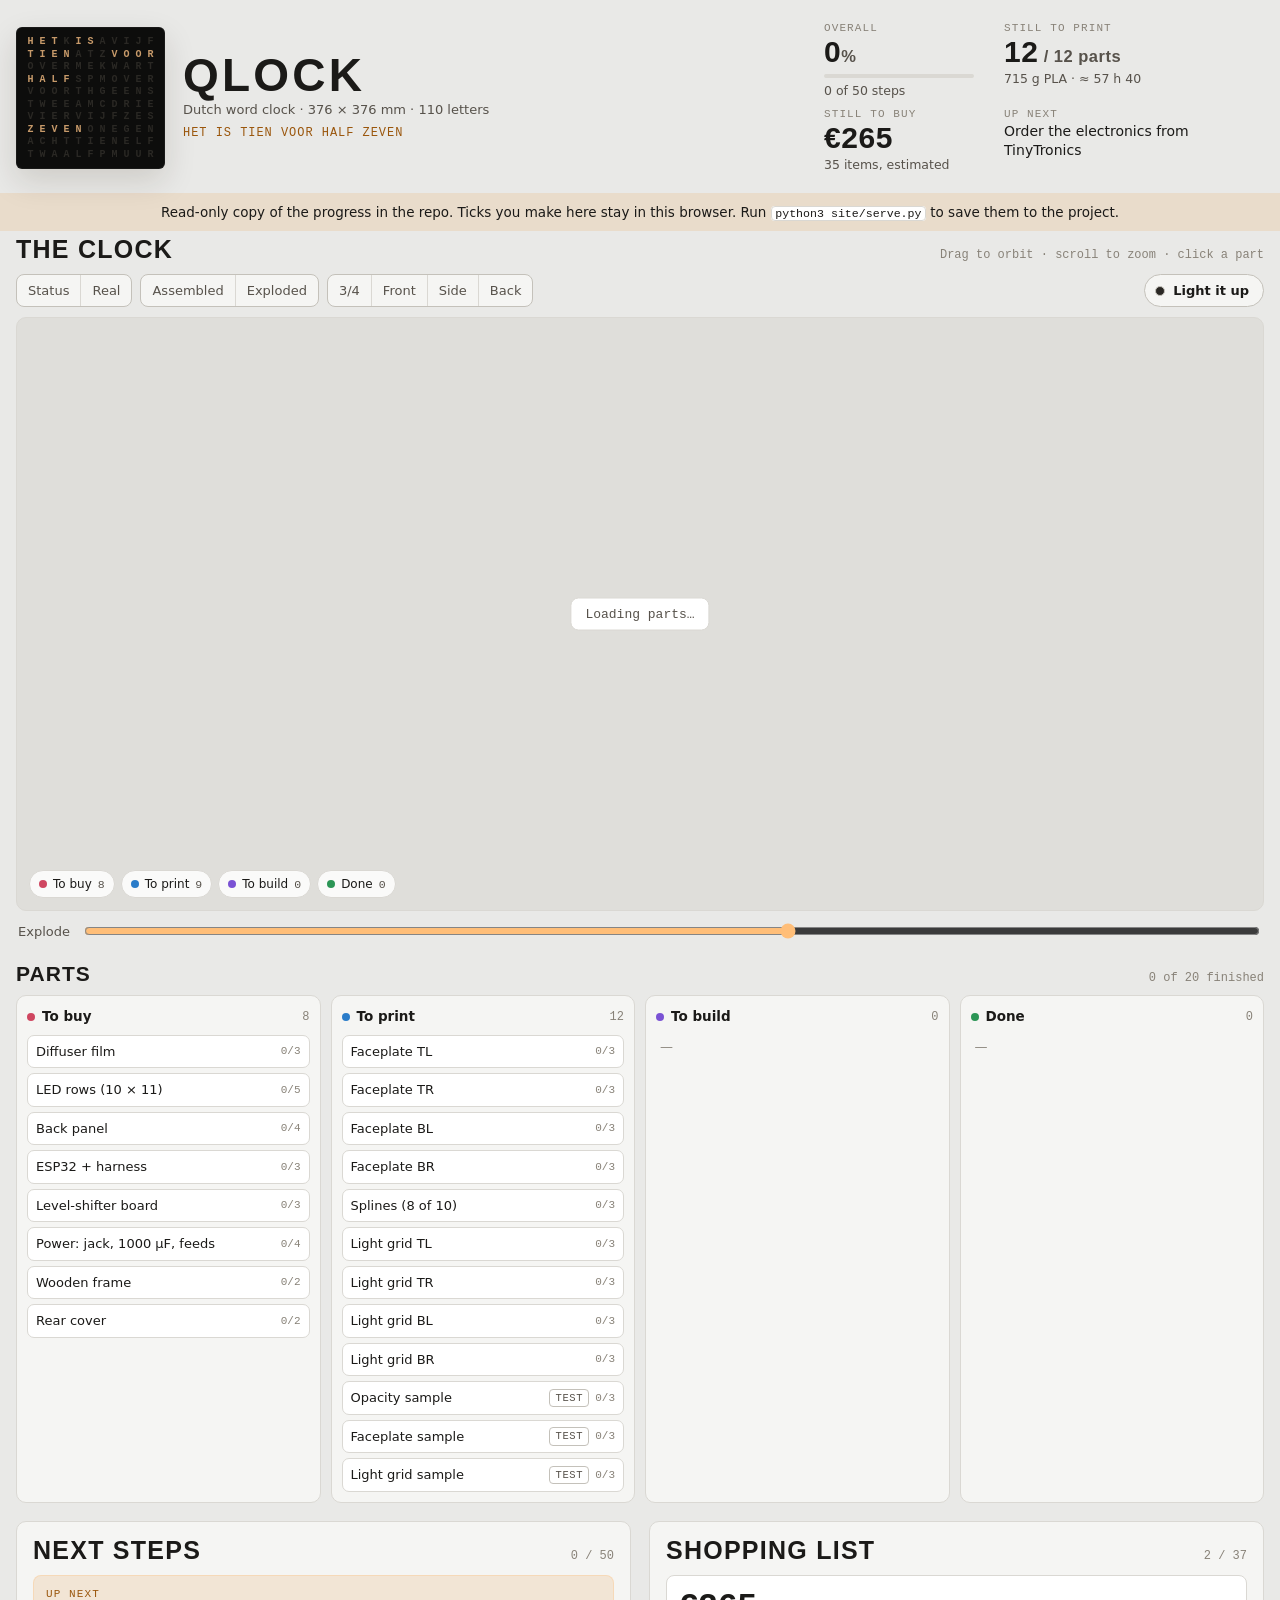
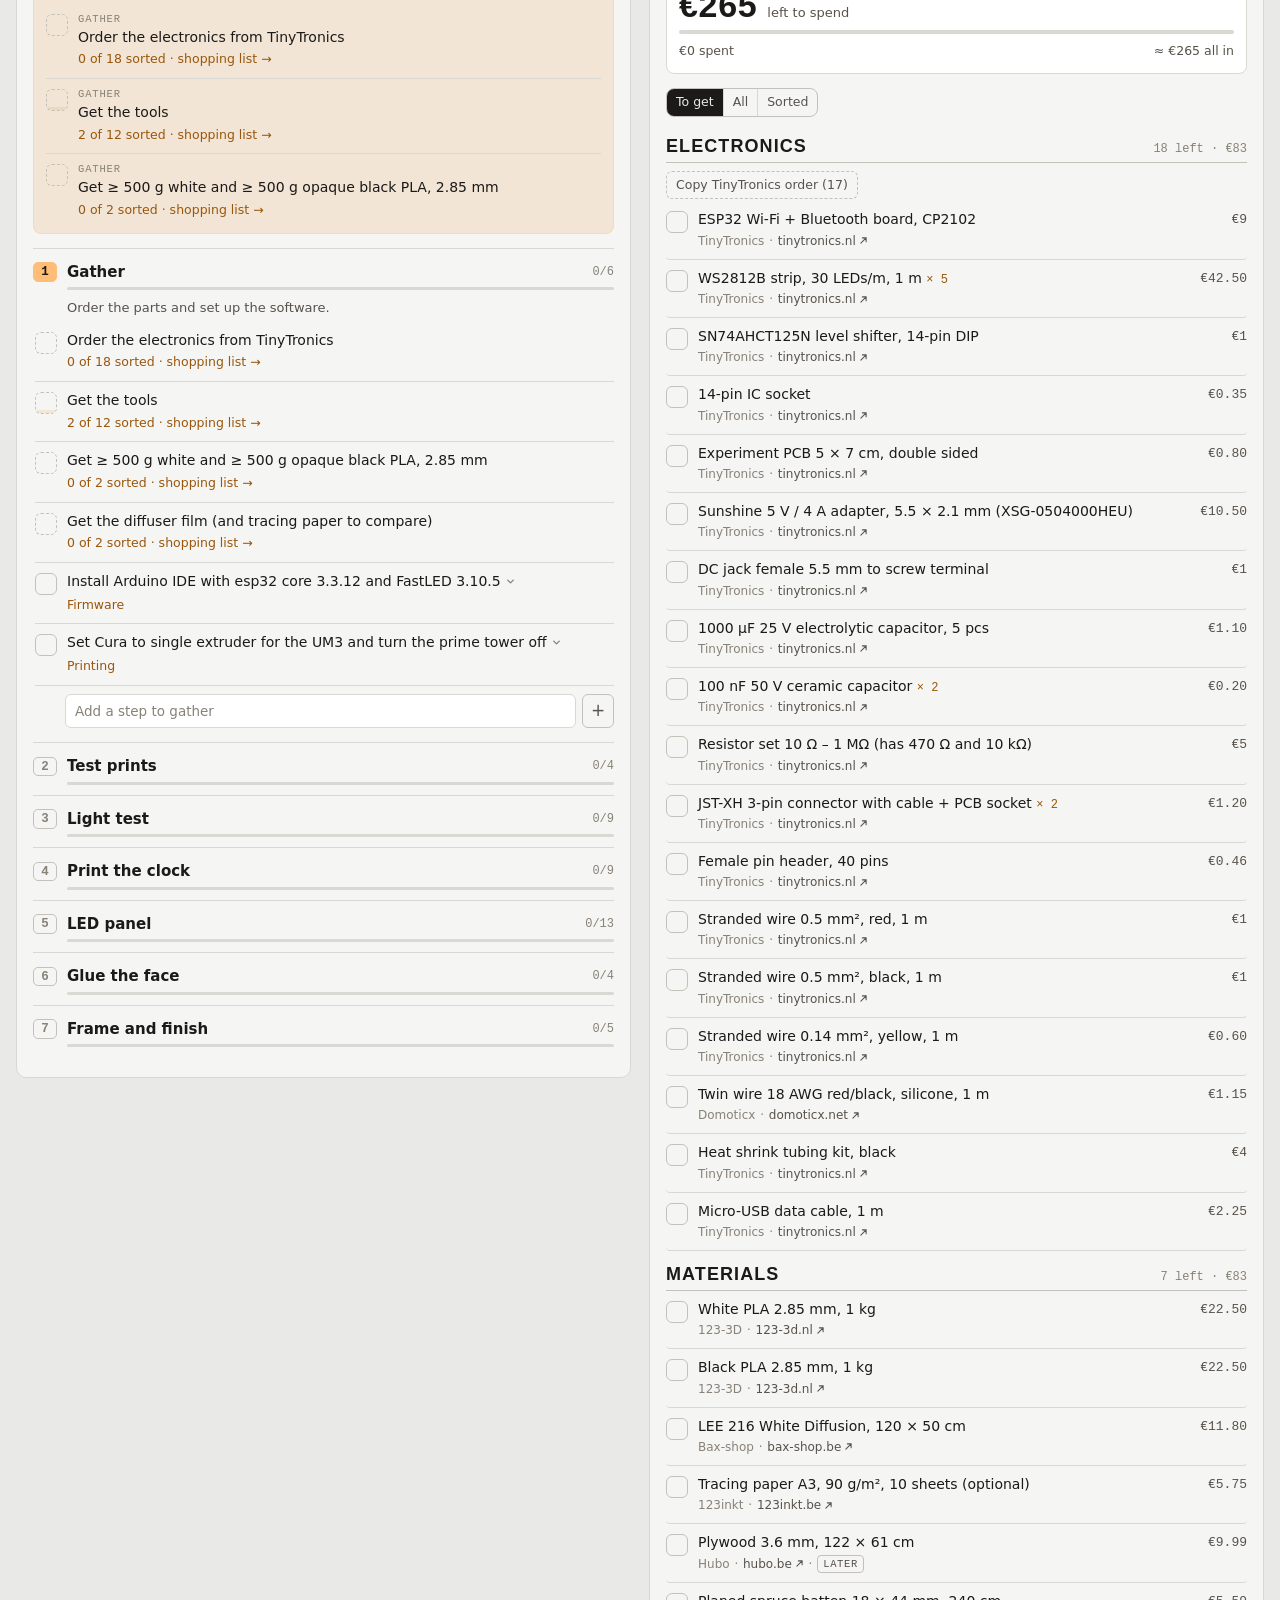
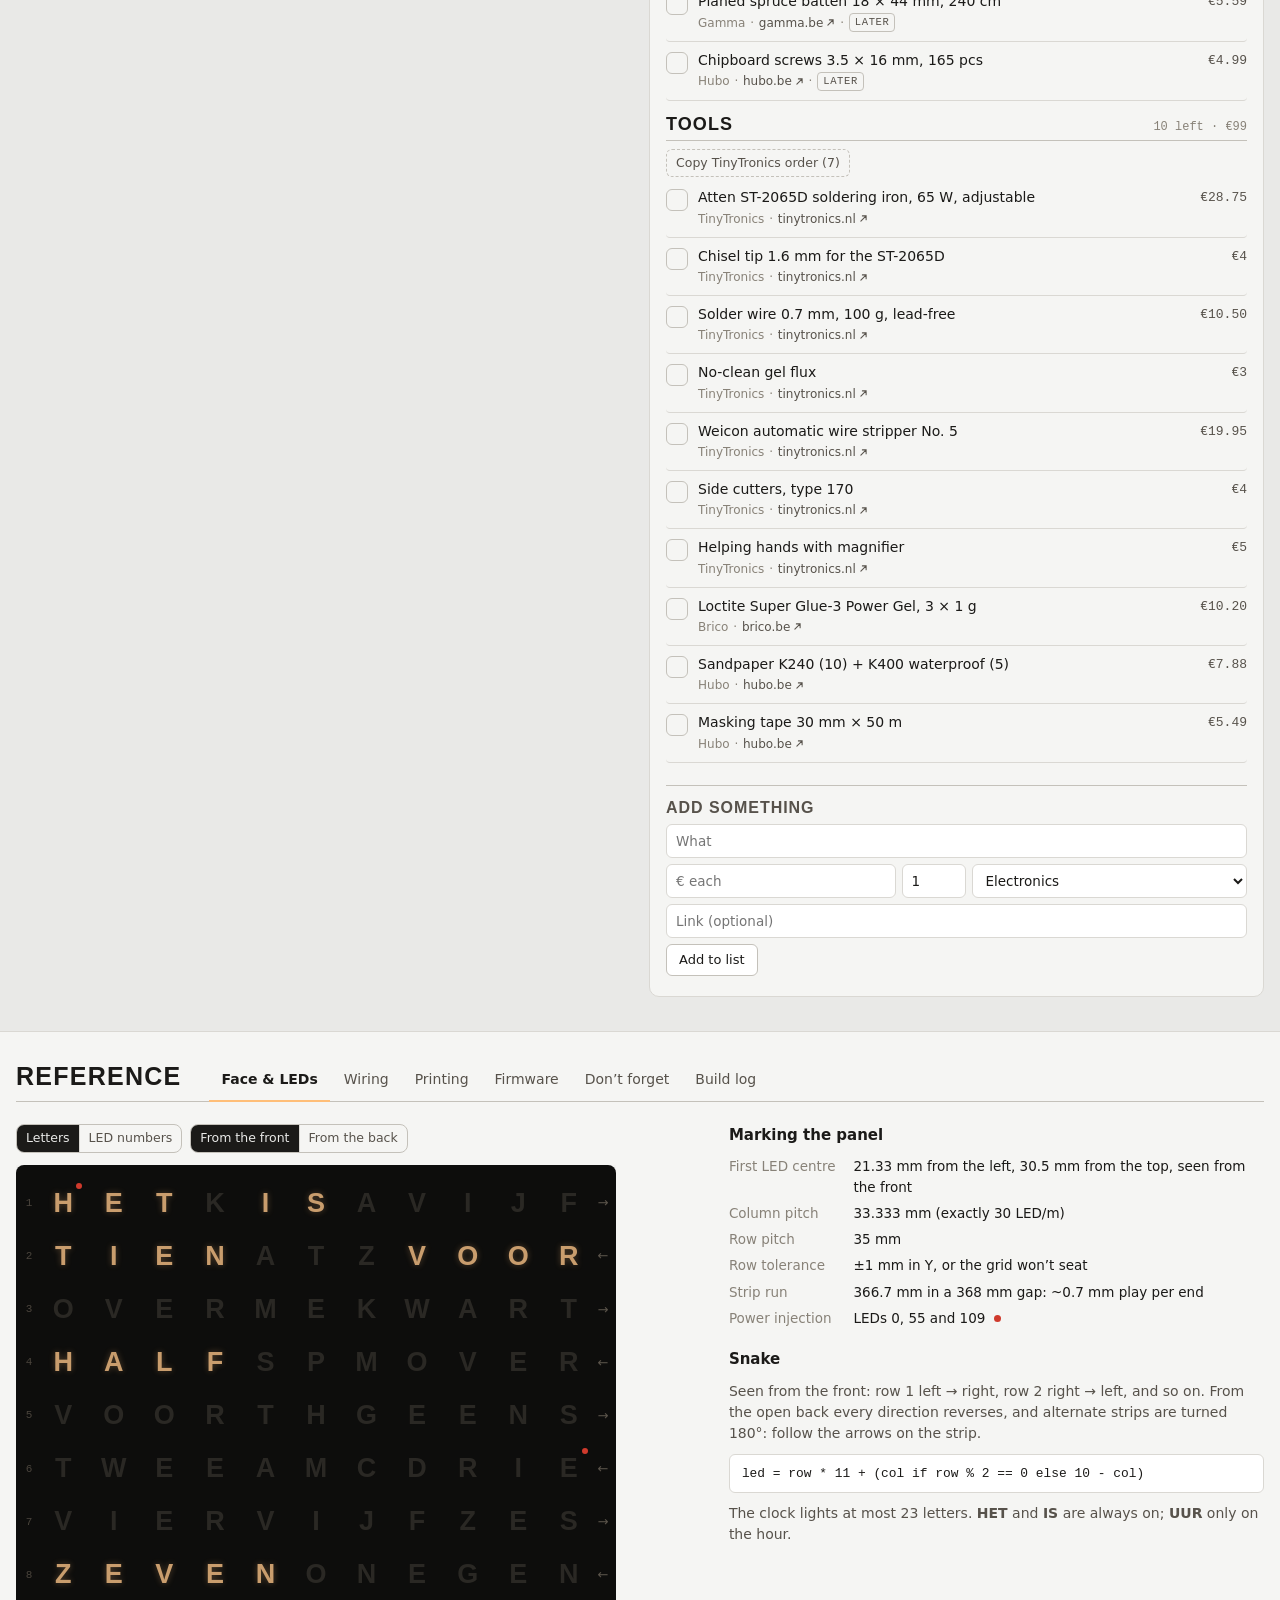
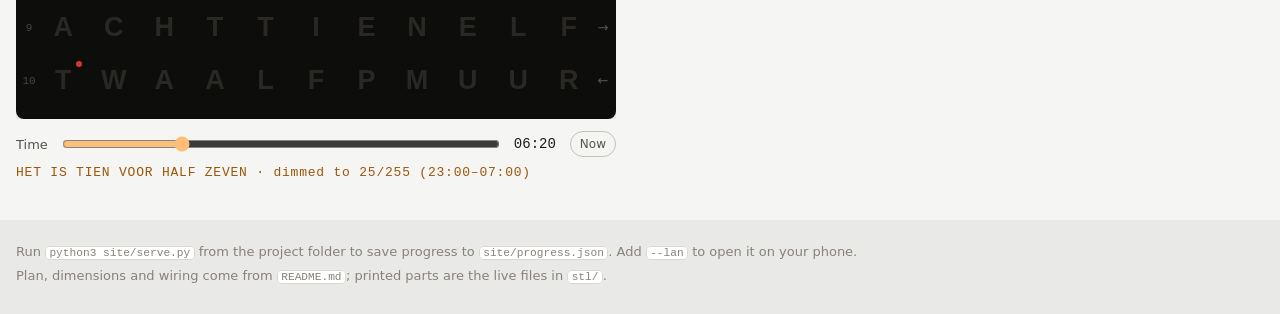
==== site/index.html @ 237a6028 "QLOCK: STLs, firmware, tools and build tracker" ====
<!doctype html>
<html lang="en">
<head>
<meta charset="utf-8">
<meta name="viewport" content="width=device-width, initial-scale=1, viewport-fit=cover">
<title>QLOCK Build</title>
<meta name="description" content="Progress tracker for a 3D-printed Dutch word clock: plan, parts, shopping list and reference.">
<meta name="color-scheme" content="dark light">
<link rel="icon" href="data:image/svg+xml,%3Csvg xmlns='http://www.w3.org/2000/svg' viewBox='0 0 32 32'%3E%3Crect width='32' height='32' rx='5' fill='%23131211'/%3E%3Cg fill='%23ffbe78'%3E%3Crect x='6' y='7' width='5' height='5'/%3E%3Crect x='13.5' y='7' width='5' height='5'/%3E%3Crect x='21' y='7' width='5' height='5'/%3E%3C/g%3E%3Cg fill='%233a3631'%3E%3Crect x='6' y='14' width='5' height='5'/%3E%3Crect x='13.5' y='14' width='5' height='5'/%3E%3Crect x='21' y='14' width='5' height='5'/%3E%3Crect x='6' y='21' width='5' height='5'/%3E%3C/g%3E%3Cg fill='%23ffbe78'%3E%3Crect x='13.5' y='21' width='5' height='5'/%3E%3Crect x='21' y='21' width='5' height='5'/%3E%3C/g%3E%3C/svg%3E">
<link rel="stylesheet" href="fonts/fonts.css">
<link rel="stylesheet" href="app.css">
</head>
<body>

<header class="top">
  <div class="top-inner">
    <div class="brand">
      <div class="mini-face" id="mini-face" aria-hidden="true"></div>
      <div class="brand-text">
        <h1>QLOCK</h1>
        <p class="sub">Dutch word clock · 376 × 376 mm · 110 letters</p>
        <p class="phrase" id="phrase" aria-live="off"></p>
      </div>
    </div>
    <div class="stats" id="stats"></div>
  </div>
</header>

<div class="banner" id="banner" hidden></div>

<main class="bench">
  <!-- left: the plan -->
  <section class="col col-plan" aria-labelledby="plan-h">
    <div class="col-head">
      <h2 id="plan-h">Next steps</h2>
      <span class="col-meta" id="plan-meta"></span>
    </div>
    <div class="next" id="next"></div>
    <div class="phases" id="phases"></div>
  </section>

  <!-- centre: the model -->
  <section class="col col-model" aria-labelledby="model-h">
    <div class="col-head">
      <h2 id="model-h">The clock</h2>
      <span class="col-meta">Drag to orbit · scroll to zoom · click a part</span>
    </div>

    <div class="toolbar" role="toolbar" aria-label="3D view">
      <div class="seg" id="seg-colour" role="radiogroup" aria-label="Colour by">
        <button type="button" data-v="status" role="radio">Status</button>
        <button type="button" data-v="real" role="radio">Real</button>
      </div>
      <div class="seg" id="seg-explode" role="radiogroup" aria-label="Assembly">
        <button type="button" data-v="0" role="radio">Assembled</button>
        <button type="button" data-v="1" role="radio">Exploded</button>
      </div>
      <div class="seg" id="seg-view" aria-label="Camera">
        <button type="button" data-v="iso">3/4</button>
        <button type="button" data-v="front">Front</button>
        <button type="button" data-v="side">Side</button>
        <button type="button" data-v="back">Back</button>
      </div>
      <button type="button" class="btn-lit" id="btn-lit" aria-pressed="false">
        <span class="lit-dot"></span>Light it up
      </button>
    </div>

    <div class="viewer" id="viewer">
      <div class="v-labels"></div>
      <div class="v-tip" id="v-tip" hidden></div>
      <div class="v-legend" id="v-legend"></div>
      <div class="v-load" id="v-load">Loading parts…</div>
      <div class="v-time" id="v-time" hidden>
        <label for="lit-time">Time</label>
        <input type="time" id="lit-time" step="300">
        <button type="button" id="lit-now">Now</button>
      </div>
      <aside class="v-card" id="v-card" hidden></aside>
    </div>
    <div class="explode-row">
      <label for="explode">Explode</label>
      <input type="range" id="explode" min="0" max="1" step="0.01" value="0.6">
    </div>

    <div class="board-head">
      <h3>Parts</h3>
      <span class="col-meta" id="board-meta"></span>
    </div>
    <div class="board" id="board"></div>
  </section>

  <!-- right: shopping -->
  <section class="col col-shop" aria-labelledby="shop-h">
    <div class="col-head">
      <h2 id="shop-h">Shopping list</h2>
      <span class="col-meta" id="shop-meta"></span>
    </div>
    <div class="budget" id="budget"></div>
    <div class="seg seg-small" id="seg-shopfilter" role="radiogroup" aria-label="Show">
      <button type="button" data-v="need" role="radio">To get</button>
      <button type="button" data-v="all" role="radio">All</button>
      <button type="button" data-v="got" role="radio">Sorted</button>
    </div>
    <div class="shop" id="shop"></div>
    <form class="add-shop" id="add-shop" autocomplete="off">
      <h3>Add something</h3>
      <input id="add-shop-name" placeholder="What" required maxlength="120">
      <div class="add-row">
        <input id="add-shop-price" type="number" min="0" step="0.01" placeholder="€ each" inputmode="decimal">
        <input id="add-shop-qty" type="number" min="1" step="1" value="1" aria-label="Quantity">
        <select id="add-shop-group" aria-label="Group">
          <option value="electronics">Electronics</option>
          <option value="materials">Materials</option>
          <option value="tools">Tools</option>
        </select>
      </div>
      <input id="add-shop-url" type="url" placeholder="Link (optional)">
      <button type="submit">Add to list</button>
    </form>
  </section>
</main>

<section class="ref" id="reference" aria-labelledby="ref-h">
  <div class="ref-inner">
    <div class="ref-head">
      <h2 id="ref-h">Reference</h2>
      <div class="tabs" role="tablist" id="tabs">
        <button type="button" role="tab" data-tab="leds">Face &amp; LEDs</button>
        <button type="button" role="tab" data-tab="wiring">Wiring</button>
        <button type="button" role="tab" data-tab="print">Printing</button>
        <button type="button" role="tab" data-tab="firmware">Firmware</button>
        <button type="button" role="tab" data-tab="rules">Don’t forget</button>
        <button type="button" role="tab" data-tab="log">Build log</button>
      </div>
    </div>
    <div class="tab-panels" id="tab-panels"></div>
  </div>
</section>

<footer class="foot">
  <div class="foot-inner">
    <p>Run <code>python3 site/serve.py</code> from the project folder to save progress to <code>site/progress.json</code>. Add <code>--lan</code> to open it on your phone.</p>
    <p>Plan, dimensions and wiring come from <code>README.md</code>; printed parts are the live files in <code>stl/</code>.</p>
  </div>
</footer>

<script src="vendor/three.min.js"></script>
<script src="vendor/OrbitControls.js"></script>
<script src="vendor/STLLoader.js"></script>
<script src="data.js"></script>
<script src="clock.js"></script>
<script src="store.js"></script>
<script src="viewer.js"></script>
<script src="wiring.js"></script>
<script src="app.js"></script>
</body>
</html>
---- site/fonts/fonts.css ----
/* Latin subsets from Google Fonts (OFL), stored locally so the site works offline. */
@font-face {
  font-family: 'Archivo';
  font-style: normal;
  font-weight: 400 700;
  font-display: swap;
  src: url(archivo-0.woff2) format('woff2');
}
@font-face {
  font-family: 'Big Shoulders Stencil Display';
  font-style: normal;
  font-weight: 600 800;
  font-display: swap;
  src: url(big-shoulders-stencil-display-1.woff2) format('woff2');
}
@font-face {
  font-family: 'IBM Plex Mono';
  font-style: normal;
  font-weight: 400;
  font-display: swap;
  src: url(ibm-plex-mono-2.woff2) format('woff2');
}
@font-face {
  font-family: 'IBM Plex Mono';
  font-style: normal;
  font-weight: 500;
  font-display: swap;
  src: url(ibm-plex-mono-3.woff2) format('woff2');
}
---- site/app.css ----
/* QLOCK build tracker
 * Layout: a workbench. Plan on the left, the clock in the middle, the
 * shopping list on the right, reference drawers underneath.
 * Colour: the faceplate is black PLA and a lit letter is the firmware's
 * warm white CRGB(255,190,120); finishing something lights it up. */
:root {
  --bg: #111110;
  --bg-2: #181715;
  --card: #1f1e1b;
  --line: #2d2b27;
  --line-2: #3d3a35;
  --ink: #ede8df;
  --ink-2: #aaa297;
  --ink-3: #7a7369;
  --led: #ffbe78;
  --led-ink: #ffc98e;
  --led-soft: rgba(255, 190, 120, .14);
  --on-led: #23170a;
  --st-buy: #ef8496;
  --st-print: #72b5f2;
  --st-build: #bb9af3;
  --st-done: #7fd09c;
  --viewer-bg: #161614;
  --face: #0d0d0c;
  --face-off: #2a2824;
  --w-5v: #e65a4c;
  --w-gnd: #918a80;
  --w-data: #e8c33a;
  --shadow: 0 12px 32px rgba(0, 0, 0, .38);
  --f-display: 'Big Shoulders Stencil Display', 'Arial Narrow', Impact, sans-serif;
  --f-body: 'Archivo', system-ui, -apple-system, 'Segoe UI', sans-serif;
  --f-mono: 'IBM Plex Mono', ui-monospace, 'SF Mono', Menlo, monospace;
  --r: 10px;
  color-scheme: dark;
}
@media (prefers-color-scheme: light) {
  :root:not([data-theme="dark"]) {
    --bg: #e9e9e7;
    --bg-2: #f5f5f3;
    --card: #ffffff;
    --line: #dad8d3;
    --line-2: #c4c1ba;
    --ink: #1b1a18;
    --ink-2: #57524b;
    --ink-3: #888278;
    --led-ink: #9a560c;
    --led-soft: rgba(230, 150, 60, .16);
    --st-buy: #cf4660;
    --st-print: #2a7cc9;
    --st-build: #7a52d4;
    --st-done: #2b9555;
    --viewer-bg: #dfdeda;
    --w-5v: #cf3a2c;
    --w-gnd: #4d4943;
    --w-data: #c08f00;
    --shadow: 0 12px 32px rgba(40, 30, 10, .14);
    color-scheme: light;
  }
}
:root[data-theme="light"] {
  --bg: #e9e9e7; --bg-2: #f5f5f3; --card: #ffffff; --line: #dad8d3; --line-2: #c4c1ba;
  --ink: #1b1a18; --ink-2: #57524b; --ink-3: #888278; --led-ink: #9a560c; --led-soft: rgba(230, 150, 60, .16);
  --st-buy: #cf4660; --st-print: #2a7cc9; --st-build: #7a52d4; --st-done: #2b9555; --viewer-bg: #dfdeda;
  --w-5v: #cf3a2c; --w-gnd: #4d4943; --w-data: #c08f00; --shadow: 0 12px 32px rgba(40, 30, 10, .14);
  color-scheme: light;
}

*, *::before, *::after { box-sizing: border-box; }
html { -webkit-text-size-adjust: 100%; }
body {
  margin: 0;
  background: var(--bg);
  color: var(--ink);
  font: 15px/1.5 var(--f-body);
  padding-top: env(safe-area-inset-top, 0px);
  padding-bottom: env(safe-area-inset-bottom, 0px);
}
h1, h2, h3 { margin: 0; text-wrap: balance; }
p { margin: 0; }
a { color: var(--led-ink); }
button, input, select, textarea { font: inherit; color: inherit; }
button { cursor: pointer; }
code, .code { font-family: var(--f-mono); font-size: .86em; }
code { background: var(--card); border: 1px solid var(--line); border-radius: 4px; padding: 0 .3em; white-space: nowrap; }
:focus-visible { outline: 2px solid var(--led); outline-offset: 2px; }
[hidden] { display: none !important; }
.sep { color: var(--ink-3); padding: 0 .4em; }
.bar { display: block; height: 4px; border-radius: 2px; background: var(--line); overflow: hidden; }
.bar i { display: block; height: 100%; background: var(--led); border-radius: inherit; transition: width .4s ease; }
.tag { font: 500 10.5px/1 var(--f-mono); text-transform: uppercase; letter-spacing: .06em; padding: 3px 5px; border-radius: 4px; border: 1px solid var(--line-2); color: var(--ink-2); }
.tag-have { color: var(--st-done); border-color: currentColor; }
.tag-skip { color: var(--ink-3); }
.t-date { font: 12px var(--f-mono); color: var(--ink-3); }
.empty { color: var(--ink-3); font-size: 13.5px; padding: 6px 0; }
.fine { color: var(--ink-3); font-size: 13px; max-width: 75ch; }

.wrap, .top-inner, .ref-inner, .foot-inner { max-width: 1720px; margin: 0 auto; }
.top, .bench, .ref, .foot, .banner {
  padding-left: max(16px, env(safe-area-inset-left, 0px));
  padding-right: max(16px, env(safe-area-inset-right, 0px));
}

/* ------------------------------------------------------------ header */
.top { padding-block: 22px 18px; }
.top-inner { display: flex; flex-wrap: wrap; align-items: center; gap: 20px 40px; justify-content: space-between; }
.brand { display: flex; align-items: center; gap: 18px; min-width: 0; }
.mini-face {
  display: grid; grid-template-columns: repeat(11, 1fr); gap: 1px 3px;
  padding: 9px 10px; background: var(--face); border-radius: 6px; flex: none;
  font: 600 10px/1.15 var(--f-mono); color: var(--face-off);
  box-shadow: inset 0 0 0 1px rgba(255, 255, 255, .05), var(--shadow);
}
.mini-face span { text-align: center; width: 9px; }
.mini-face .on { color: var(--led); text-shadow: 0 0 6px rgba(255, 190, 120, .75); }
.mini-face.night .on { color: #c79a6a; text-shadow: none; }
.brand-text h1 { font: 800 46px/0.9 var(--f-display); letter-spacing: .07em; }
.sub { color: var(--ink-2); font-size: 13px; margin-top: 4px; }
.phrase { font: 500 12px/1.3 var(--f-mono); letter-spacing: .08em; color: var(--led-ink); margin-top: 6px; }

.stats { display: grid; grid-template-columns: repeat(4, auto); gap: 8px 30px; align-items: start; }
.stat { display: grid; gap: 2px; min-width: 0; }
.stat-k { font: 500 11px var(--f-mono); text-transform: uppercase; letter-spacing: .1em; color: var(--ink-3); }
.stat-v { font: 700 30px/1.05 var(--f-display); letter-spacing: .02em; font-variant-numeric: tabular-nums; }
.stat-v small { font-size: .55em; color: var(--ink-2); letter-spacing: .03em; }
.stat-s { font-size: 12.5px; color: var(--ink-2); }
.stat-main .bar { width: 150px; margin: 4px 0 2px; }
.stat-next { max-width: 260px; }
.stat-t { font-size: 14px; line-height: 1.35; color: var(--ink); }

.banner { padding-block: 9px; background: var(--led-soft); color: var(--ink); font-size: 13.5px; text-align: center; }
.banner.warn { background: color-mix(in srgb, var(--st-buy) 18%, transparent); }

/* ------------------------------------------------------------ bench */
.bench {
  max-width: calc(1720px + 32px); margin: 0 auto; padding-block: 6px 34px;
  display: grid; gap: 18px; align-items: start;
  grid-template-columns: minmax(290px, 350px) minmax(0, 1fr) minmax(300px, 370px);
}
.col { min-width: 0; }
.col-plan, .col-shop {
  position: sticky; top: calc(10px + env(safe-area-inset-top, 0px));
  max-height: calc(100vh - 20px - env(safe-area-inset-top, 0px));
  overflow: auto; overscroll-behavior: contain;
  background: var(--bg-2); border: 1px solid var(--line); border-radius: var(--r);
  padding: 16px 16px 20px;
  scrollbar-width: thin; scrollbar-color: var(--line-2) transparent;
}
.col-head { display: flex; align-items: baseline; justify-content: space-between; gap: 10px; margin-bottom: 12px; }
.col-head h2 { font: 700 25px/1 var(--f-display); letter-spacing: .05em; text-transform: uppercase; }
.col-meta { font: 12px var(--f-mono); color: var(--ink-3); }

/* checkboxes */
.check {
  width: 22px; height: 22px; flex: none; padding: 0; margin-top: 1px;
  display: grid; place-items: center;
  border: 1.5px solid var(--line-2); border-radius: 6px; background: transparent; color: var(--on-led);
  transition: background .15s, border-color .15s, box-shadow .2s;
}
.check svg { width: 14px; height: 14px; opacity: 0; transform: scale(.6); transition: .15s; }
.check:hover { border-color: var(--led); }
.check.on { background: var(--led); border-color: var(--led); box-shadow: 0 0 10px rgba(255, 190, 120, .45); }
.check.on svg { opacity: 1; transform: none; }
/* auto-ticked from the shopping list: dashed box that fills from the bottom */
.check.auto { border-style: dashed; position: relative; overflow: hidden; }
.check.auto::before { content: ''; position: absolute; inset: auto 0 0 0; height: calc(var(--frac, 0) * 100%); background: var(--led-soft); }
.check.auto.on { border-style: solid; }
.check.auto.on::before { display: none; }

/* plan */
.next { margin-bottom: 14px; padding: 12px 12px 4px; border-radius: 8px; background: var(--led-soft); border: 1px solid color-mix(in srgb, var(--led) 30%, transparent); }
.next-h { font: 500 11px var(--f-mono); text-transform: uppercase; letter-spacing: .1em; color: var(--led-ink); margin-bottom: 4px; }
.next .task:last-child { border-bottom: 0; }
.next-done { padding-bottom: 8px; }
.tasks { list-style: none; margin: 0; padding: 0; }
.task { display: flex; gap: 10px; padding: 9px 0; border-bottom: 1px solid var(--line); }
.t-body { min-width: 0; flex: 1; display: grid; gap: 3px; }
.t-phase { font: 500 10.5px var(--f-mono); text-transform: uppercase; letter-spacing: .08em; color: var(--ink-3); }
.t-title { font-size: 14px; line-height: 1.4; text-align: left; background: none; border: 0; padding: 0; }
.t-title.has-note { display: inline; }
.caret { display: inline-block; vertical-align: -1px; margin-left: 4px; color: var(--ink-3); }
.caret svg { width: 11px; height: 11px; transition: transform .15s; }
.has-note[aria-expanded="true"] .caret svg { transform: rotate(180deg); }
.t-note { font-size: 13px; color: var(--ink-2); line-height: 1.5; padding: 2px 0 2px 10px; border-left: 2px solid var(--line-2); }
.t-meta { display: flex; flex-wrap: wrap; gap: 4px 12px; align-items: center; }
.t-link { font-size: 12.5px; color: var(--led-ink); background: none; border: 0; padding: 0; text-decoration: none; }
.t-link:hover { text-decoration: underline; }
.t-remove { color: var(--ink-3); }
.task.done .t-title { color: var(--ink-3); text-decoration: line-through; text-decoration-color: var(--line-2); }

.phase { border-top: 1px solid var(--line); }
.phase summary {
  list-style: none; cursor: pointer; padding: 12px 0 10px;
  display: grid; grid-template-columns: 24px 1fr auto; align-items: center; gap: 4px 10px;
}
.phase summary::-webkit-details-marker { display: none; }
.ph-num { font: 600 12.5px/1 var(--f-mono); color: var(--ink-3); text-align: center; border: 1px solid var(--line-2); border-radius: 5px; padding: 3px 0 2px; }
.phase.current .ph-num { color: var(--on-led); background: var(--led); border-color: var(--led); }
.phase.complete .ph-num { color: var(--st-done); border-color: var(--st-done); }
.ph-name { font-weight: 600; font-size: 15px; }
.ph-count { font: 12px var(--f-mono); color: var(--ink-3); font-variant-numeric: tabular-nums; }
.ph-bar { grid-column: 2 / -1; height: 3px; background: var(--line); border-radius: 2px; overflow: hidden; }
.ph-bar i { display: block; height: 100%; background: var(--led); }
.phase.complete .ph-bar i { background: var(--st-done); }
.ph-blurb { font-size: 13px; color: var(--ink-2); margin: -2px 0 4px 34px; }
.phase .tasks { padding-left: 2px; }
.add-task { display: flex; gap: 6px; margin: 8px 0 14px 32px; }
.add-task input, .add-shop input, .add-shop select, .log-form textarea {
  flex: 1; min-width: 0; background: var(--card); border: 1px solid var(--line); border-radius: 6px; padding: 6px 9px; font-size: 13.5px;
}
.add-task input::placeholder { color: var(--ink-3); }
.add-task button { width: 32px; border-radius: 6px; border: 1px solid var(--line-2); background: transparent; color: var(--ink-2); font-size: 17px; line-height: 1; }

/* ------------------------------------------------------------ model */
.toolbar { display: flex; flex-wrap: wrap; gap: 8px; margin-bottom: 10px; align-items: center; }
.seg { display: inline-flex; border: 1px solid var(--line-2); border-radius: 8px; overflow: hidden; background: var(--bg-2); }
.seg button { border: 0; background: none; padding: 6px 11px; font-size: 13px; color: var(--ink-2); border-right: 1px solid var(--line); }
.seg button:last-child { border-right: 0; }
.seg button:hover { color: var(--ink); }
.seg button[aria-checked="true"] { background: var(--ink); color: var(--bg); }
.seg-small button { padding: 4px 9px; font-size: 12.5px; }
.btn-lit {
  display: inline-flex; align-items: center; gap: 8px; margin-left: auto;
  border: 1px solid var(--line-2); border-radius: 999px; background: var(--bg-2); padding: 6px 14px 6px 10px; font-size: 13px; font-weight: 600;
}
.lit-dot { width: 10px; height: 10px; border-radius: 50%; background: var(--face-off); border: 1px solid var(--line-2); transition: .2s; }
.btn-lit[aria-pressed="true"] { background: var(--face); color: var(--led); border-color: color-mix(in srgb, var(--led) 50%, transparent); }
.btn-lit[aria-pressed="true"] .lit-dot { background: var(--led); border-color: var(--led); box-shadow: 0 0 10px var(--led); }

.viewer {
  position: relative; height: clamp(420px, 66vh, 800px); border-radius: var(--r); overflow: hidden;
  background: var(--viewer-bg); border: 1px solid var(--line); touch-action: none;
}
.viewer canvas { display: block; width: 100%; height: 100%; }
.v-labels { position: absolute; inset: 0; pointer-events: none; opacity: 0; transition: opacity .25s; }
.v-labels.on { opacity: 1; }
.v-label {
  position: absolute; left: 0; top: 0; pointer-events: auto; white-space: nowrap;
  display: inline-flex; align-items: center; gap: 6px;
  font: 500 12px var(--f-body); padding: 3px 9px 3px 7px; border-radius: 999px;
  background: color-mix(in srgb, var(--card) 88%, transparent); border: 1px solid var(--line-2); color: var(--ink);
  backdrop-filter: blur(4px);
}
.v-labels:not(.on) .v-label { pointer-events: none; }
.v-dot, .dot { width: 8px; height: 8px; border-radius: 50%; background: var(--ink-3); flex: none; display: inline-block; }
[data-status="buy"] .v-dot, [data-st="buy"] .dot, .lg-buy .dot { background: var(--st-buy); }
[data-status="print"] .v-dot, [data-st="print"] .dot, .lg-print .dot { background: var(--st-print); }
[data-status="build"] .v-dot, [data-st="build"] .dot, .lg-build .dot { background: var(--st-build); }
[data-status="done"] .v-dot, [data-st="done"] .dot, .lg-done .dot { background: var(--st-done); }
.v-tip {
  position: absolute; left: 0; top: 0; pointer-events: none; z-index: 3;
  padding: 5px 9px; border-radius: 6px; background: var(--card); border: 1px solid var(--line-2); font-size: 12.5px;
  box-shadow: var(--shadow); display: flex; gap: 8px; align-items: center; white-space: nowrap;
}
.v-legend { position: absolute; left: 12px; bottom: 12px; display: flex; flex-wrap: wrap; gap: 6px; pointer-events: none; }
.lg { display: inline-flex; align-items: center; gap: 6px; font-size: 12px; padding: 4px 9px; border-radius: 999px; background: color-mix(in srgb, var(--card) 85%, transparent); border: 1px solid var(--line); }
.lg b { font: 500 11.5px var(--f-mono); color: var(--ink-2); }
.v-load { position: absolute; left: 50%; top: 50%; transform: translate(-50%, -50%); font: 13px var(--f-mono); color: var(--ink-2); background: var(--card); padding: 8px 14px; border-radius: 8px; border: 1px solid var(--line); max-width: calc(100% - 32px); text-align: center; }
.v-load.warn { color: var(--ink); border-color: var(--st-buy); top: auto; bottom: 56px; transform: translateX(-50%); }
.v-time {
  position: absolute; left: 12px; top: 12px; display: flex; gap: 8px; align-items: center;
  background: color-mix(in srgb, #000 55%, transparent); color: #f0e6d8; padding: 6px 8px 6px 12px; border-radius: 8px; font-size: 13px;
}
.v-time input { background: transparent; border: 1px solid rgba(255, 255, 255, .2); border-radius: 5px; padding: 2px 6px; color-scheme: dark; font-family: var(--f-mono); }
.v-time button { background: transparent; border: 1px solid rgba(255, 255, 255, .25); border-radius: 5px; padding: 2px 8px; }
.explode-row { display: flex; align-items: center; gap: 12px; margin: 10px 2px 0; font-size: 13px; color: var(--ink-2); }
.explode-row input { flex: 1; accent-color: var(--led); }

.v-card {
  position: absolute; top: 12px; right: 12px; width: min(370px, calc(100% - 24px)); max-height: calc(100% - 24px); overflow: auto;
  background: var(--card); border: 1px solid var(--line-2); border-radius: var(--r); padding: 14px 14px 10px; box-shadow: var(--shadow); z-index: 2;
}
.card-h { display: flex; justify-content: space-between; align-items: center; gap: 10px; }
.card-h h3 { font: 700 22px/1 var(--f-display); letter-spacing: .05em; text-transform: uppercase; }
.icon-btn { width: 28px; height: 28px; display: grid; place-items: center; border: 1px solid transparent; border-radius: 6px; background: none; color: var(--ink-2); flex: none; }
.icon-btn:hover { border-color: var(--line-2); color: var(--ink); }
.icon-btn svg { width: 12px; height: 12px; }
.card-note { font-size: 13px; color: var(--ink-2); margin: 8px 0 4px; }
.card-parts { list-style: none; margin: 0; padding: 0; }
.card-parts li { padding: 10px 0; border-top: 1px solid var(--line); display: grid; gap: 6px; }
.card-parts li:first-child { border-top: 0; }
.card-parts li.sel .cp-name { color: var(--led-ink); }
.cp-h { display: flex; justify-content: space-between; align-items: center; gap: 8px; }
.cp-name { font-weight: 600; font-size: 14px; }
.cp-facts { font-size: 12px; color: var(--ink-2); display: flex; flex-wrap: wrap; align-items: center; }
.steps { display: flex; flex-wrap: wrap; gap: 4px; align-items: center; }
.steps .arrow { color: var(--ink-3); font-size: 11px; }
.step {
  display: inline-flex; align-items: center; gap: 4px; font-size: 12px; padding: 3px 8px; border-radius: 999px;
  border: 1px solid var(--line-2); background: transparent; color: var(--ink-2);
}
.step svg { width: 11px; height: 11px; }
.step small { font: 10.5px var(--f-mono); }
.step:hover { border-color: var(--ink-3); color: var(--ink); }
.step.on { color: var(--st-done); border-color: color-mix(in srgb, var(--st-done) 50%, transparent); }
.pill { font: 500 10.5px/1 var(--f-mono); text-transform: uppercase; letter-spacing: .06em; padding: 4px 7px; border-radius: 4px; white-space: nowrap; }
.pill-buy { color: var(--st-buy); background: color-mix(in srgb, var(--st-buy) 14%, transparent); }
.pill-print { color: var(--st-print); background: color-mix(in srgb, var(--st-print) 14%, transparent); }
.pill-build { color: var(--st-build); background: color-mix(in srgb, var(--st-build) 14%, transparent); }
.pill-done { color: var(--st-done); background: color-mix(in srgb, var(--st-done) 14%, transparent); }

.board-head { display: flex; align-items: baseline; justify-content: space-between; margin: 22px 0 10px; }
.board-head h3 { font: 700 21px/1 var(--f-display); letter-spacing: .05em; text-transform: uppercase; }
.board { display: grid; grid-template-columns: repeat(4, minmax(0, 1fr)); gap: 10px; }
.b-col { background: var(--bg-2); border: 1px solid var(--line); border-radius: var(--r); padding: 10px; min-width: 0; }
.b-col-h { display: flex; align-items: center; gap: 7px; font-weight: 600; font-size: 13.5px; margin-bottom: 8px; }
.b-col-h .n { margin-left: auto; font: 12px var(--f-mono); color: var(--ink-3); }
.b-col ul { list-style: none; margin: 0; padding: 0; display: grid; gap: 5px; }
.b-empty { color: var(--ink-3); font-size: 13px; padding: 2px 4px; }
.part-chip {
  width: 100%; text-align: left; display: flex; justify-content: space-between; align-items: center; gap: 8px;
  background: var(--card); border: 1px solid var(--line); border-radius: 7px; padding: 6px 8px; font-size: 13px;
}
.part-chip:hover { border-color: var(--line-2); }
.part-chip.sel { border-color: var(--led); box-shadow: 0 0 0 1px var(--led) inset; }
.pc-name { min-width: 0; overflow-wrap: anywhere; }
.pc-meta { display: flex; gap: 6px; align-items: center; flex: none; }
.pc-steps { font: 11px var(--f-mono); color: var(--ink-3); }

/* ------------------------------------------------------------ shopping */
.budget { margin-bottom: 14px; padding: 12px; border-radius: 8px; background: var(--card); border: 1px solid var(--line); display: grid; gap: 8px; }
.b-main { display: flex; align-items: baseline; gap: 10px; }
.b-v { font: 700 34px/1 var(--f-display); letter-spacing: .02em; font-variant-numeric: tabular-nums; }
.b-k { color: var(--ink-2); font-size: 13px; }
.b-sub { display: flex; justify-content: space-between; font-size: 12.5px; color: var(--ink-2); font-variant-numeric: tabular-nums; }
.col-shop > .seg { margin-bottom: 6px; }
.sgroup { margin-top: 14px; }
.sg-head { display: flex; justify-content: space-between; align-items: baseline; gap: 8px; padding-bottom: 6px; border-bottom: 1px solid var(--line-2); }
.sg-head h3 { font: 700 18px/1 var(--f-display); letter-spacing: .06em; text-transform: uppercase; }
.sg-sum { font: 12px var(--f-mono); color: var(--ink-3); }
.copy { margin: 8px 0 2px; font-size: 12.5px; border: 1px dashed var(--line-2); border-radius: 6px; background: none; padding: 4px 9px; color: var(--ink-2); }
.copy:hover { color: var(--ink); border-color: var(--ink-3); }
.copy-fallback { width: 100%; height: 90px; margin-top: 6px; font: 11px var(--f-mono); background: var(--card); border: 1px solid var(--line); border-radius: 6px; }
.items { list-style: none; margin: 0; padding: 0; }
.item { display: grid; grid-template-columns: 22px minmax(0, 1fr) auto; gap: 10px; padding: 9px 0; border-bottom: 1px solid var(--line); align-items: start; border-radius: 4px; }
.i-body { min-width: 0; display: grid; gap: 2px; }
.i-name { text-align: left; background: none; border: 0; padding: 0; font-size: 14px; line-height: 1.38; }
.i-name:hover { color: var(--led-ink); }
.i-qty { font: 500 12px var(--f-mono); color: var(--led-ink); white-space: nowrap; }
.i-meta { display: flex; flex-wrap: wrap; align-items: center; font-size: 12px; color: var(--ink-3); gap: 2px 0; }
.i-meta a { color: var(--ink-2); text-decoration: none; display: inline-flex; align-items: center; gap: 3px; }
.i-meta a:hover { color: var(--led-ink); text-decoration: underline; }
.i-meta a svg { width: 9px; height: 9px; }
.i-meta .tag { margin-right: 2px; }
.i-price { font: 500 13px var(--f-mono); font-variant-numeric: tabular-nums; color: var(--ink-2); padding-top: 2px; }
.i-more { display: grid; gap: 8px; padding: 6px 0 2px; font-size: 13px; color: var(--ink-2); }
.i-src { font-size: 12px; color: var(--ink-3); }
.chips { display: flex; flex-wrap: wrap; gap: 5px; }
.chip { font-size: 12px; padding: 3px 9px; border-radius: 999px; border: 1px solid var(--line-2); background: none; color: var(--ink-2); }
.chip.on { background: var(--ink); color: var(--bg); border-color: var(--ink); }
.paid { display: flex; align-items: center; gap: 6px; font-size: 12.5px; }
.paid input { width: 86px; background: var(--card); border: 1px solid var(--line); border-radius: 5px; padding: 3px 6px; font: 12.5px var(--f-mono); }
.item.st-got .i-name, .item.st-have .i-name, .item.st-skip .i-name { color: var(--ink-3); }
.item.st-got .i-price, .item.st-have .i-price, .item.st-skip .i-price { text-decoration: line-through; color: var(--ink-3); }
.item.flash { animation: flash 1.6s ease-out; }
@keyframes flash { 0%, 30% { background: var(--led-soft); box-shadow: 0 0 0 6px var(--led-soft); } 100% { background: transparent; box-shadow: none; } }
.add-shop { margin-top: 22px; display: grid; gap: 6px; padding-top: 14px; border-top: 1px solid var(--line-2); }
.add-shop h3 { font: 700 16px/1 var(--f-display); letter-spacing: .06em; text-transform: uppercase; color: var(--ink-2); margin-bottom: 2px; }
.add-row { display: grid; grid-template-columns: 1fr 64px 1.2fr; gap: 6px; }
.add-shop button[type="submit"], .log-form button {
  justify-self: start; border: 1px solid var(--line-2); background: var(--card); border-radius: 6px; padding: 5px 12px; font-size: 13px;
}
.add-shop button[type="submit"]:hover, .log-form button:hover { border-color: var(--led); }

/* ------------------------------------------------------------ reference */
.ref { background: var(--bg-2); border-top: 1px solid var(--line); padding-block: 28px 40px; }
.ref-head { display: flex; flex-wrap: wrap; align-items: end; gap: 12px 28px; border-bottom: 1px solid var(--line-2); margin-bottom: 22px; }
.ref-head h2 { font: 700 25px/1 var(--f-display); letter-spacing: .05em; text-transform: uppercase; padding-bottom: 12px; }
.tabs { display: flex; flex-wrap: wrap; gap: 2px; }
.tabs button { border: 0; background: none; padding: 9px 12px 10px; font-size: 14px; color: var(--ink-2); border-bottom: 2px solid transparent; margin-bottom: -1px; }
.tabs button:hover { color: var(--ink); }
.tabs button[aria-selected="true"] { color: var(--ink); border-bottom-color: var(--led); font-weight: 600; }
.ref-grid { display: grid; grid-template-columns: minmax(0, 1.25fr) minmax(0, 1fr); gap: 28px 44px; align-items: start; }
.ref-grid + .ref-grid { margin-top: 30px; }
.ref-text { display: grid; gap: 10px; max-width: 68ch; }
.ref-text h3, .panel h3 { font-size: 15px; font-weight: 700; }
.ref-text h3:not(:first-child) { margin-top: 10px; }
.ref-text p { color: var(--ink-2); font-size: 14px; }
.specs { display: grid; grid-template-columns: max-content 1fr; gap: 6px 18px; margin: 0; font-size: 13.5px; }
.specs dt { color: var(--ink-3); }
.specs dd { margin: 0; }
.code { display: block; background: var(--card); border: 1px solid var(--line); border-radius: 6px; padding: 9px 12px; overflow-x: auto; margin: 0; }
.bullets { margin: 0; padding-left: 18px; display: grid; gap: 6px; font-size: 14px; color: var(--ink-2); }
.bullets b { color: var(--ink); }

/* big face */
.face-tools { display: flex; flex-wrap: wrap; gap: 8px; margin-bottom: 12px; }
.bigface-wrap { overflow-x: auto; max-width: 600px; }
.bigface {
  display: grid; grid-template-columns: 18px repeat(11, minmax(0, 1fr)) 18px; gap: 0;
  background: var(--face); border-radius: 8px; padding: 12px 4px;
  box-shadow: var(--shadow);
}
.bigface .row-dir, .bigface .row-num { display: grid; place-items: center; color: #5a534a; font-size: 13px; }
.bigface .row-num { font: 11px var(--f-mono); color: #4a443c; }
.cell {
  position: relative; aspect-ratio: 33.33 / 35; display: grid; place-items: center;
  font: 700 clamp(15px, 2.2vw, 27px)/1 var(--f-display); color: var(--face-off);
  transition: color .3s, text-shadow .3s;
}
.cell.on { color: var(--led); text-shadow: 0 0 12px rgba(255, 190, 120, .7), 0 0 2px rgba(255, 190, 120, .9); }
.bigface.night .cell.on { color: #c99d6d; text-shadow: 0 0 6px rgba(255, 190, 120, .3); }
.bigface.back:not(.show-leds) .cell { transform: scaleX(-1); }
.cell.inj::after { content: ''; position: absolute; right: 12%; top: 12%; width: 6px; height: 6px; border-radius: 50%; background: var(--w-5v); box-shadow: 0 0 0 2px var(--face); }
.inj-key { display: inline-block; width: 7px; height: 7px; border-radius: 50%; background: var(--w-5v); margin-left: 4px; vertical-align: 1px; }
.bigface.show-leds .cell { font: 500 clamp(10px, 1.1vw, 13px)/1 var(--f-mono); color: #6d665c; }
.bigface.show-leds .cell.on { color: var(--led); }
.scrub { max-width: 600px; display: flex; align-items: center; gap: 12px; margin-top: 12px; font-size: 13px; color: var(--ink-2); }
.scrub input { flex: 1; accent-color: var(--led); min-width: 0; }
.scrub output { font: 500 14px var(--f-mono); color: var(--ink); width: 44px; }
.scrub-phrase { font: 500 13px var(--f-mono); letter-spacing: .06em; color: var(--led-ink); margin-top: 8px; }

/* wiring */
.diagram-wrap { overflow-x: auto; background: var(--card); border: 1px solid var(--line); border-radius: var(--r); padding: 10px; }
.wiring-svg { display: block; width: 100%; min-width: 620px; height: auto; }
.wiring-svg .w { fill: none; stroke-width: 2.4; stroke-linecap: round; stroke-linejoin: round; }
.wiring-svg .w-5v { stroke: var(--w-5v); }
.wiring-svg .w-gnd { stroke: var(--w-gnd); }
.wiring-svg .w-data { stroke: var(--w-data); }
.wiring-svg .w-cable { stroke: var(--ink-3); stroke-width: 4; }
.wiring-svg .w-box { fill: var(--bg-2); stroke: var(--line-2); stroke-width: 1.2; }
.wiring-svg .w-box.dashed { stroke-dasharray: 4 3; }
.wiring-svg .w-box.chip { fill: var(--face); stroke: var(--ink-3); }
.wiring-svg .w-box.strip { fill: var(--led-soft); stroke: color-mix(in srgb, var(--led) 55%, transparent); }
.wiring-svg .w-plug { fill: var(--ink-3); stroke: var(--ink-2); }
.wiring-svg .w-res { fill: var(--card); stroke: var(--ink-2); stroke-width: 1.4; }
.wiring-svg .w-plate { fill: none; stroke: var(--ink); stroke-width: 2.4; }
.wiring-svg .w-node { fill: var(--ink); }
.wiring-svg text { fill: var(--ink); font-family: var(--f-body); }
.wiring-svg .w-t { font-size: 13px; font-weight: 600; }
.wiring-svg .w-s { font-size: 11px; fill: var(--ink-2); }
.wiring-svg .w-pin { font: 500 11px var(--f-mono); fill: var(--ink-2); }
.wiring-svg .w-rail { font: 600 11px var(--f-mono); fill: var(--ink-2); }
.wiring-svg text.w-chip { fill: #ece6dc; }
.wiring-svg text.w-chip.w-s, .wiring-svg text.w-chip.w-pin { fill: #a39b8f; }
.callout { border-radius: var(--r); padding: 14px 16px; border: 1px solid var(--line-2); background: var(--card); display: grid; gap: 8px; }
.callout.danger { border-color: color-mix(in srgb, var(--st-buy) 60%, transparent); background: color-mix(in srgb, var(--st-buy) 9%, var(--card)); }
.callout ol { margin: 0; padding-left: 20px; display: grid; gap: 4px; font-size: 14px; }
.callout p { font-size: 13px; }
.dip { display: grid; grid-template-columns: minmax(0, 1fr) 70px minmax(0, 1fr); gap: 0 8px; margin-top: 10px; align-items: stretch; }
.dip-side { display: grid; gap: 4px; }
.dip-body { background: var(--face); border-radius: 6px; position: relative; display: grid; place-items: center; min-height: 240px; }
.dip-body .notch { position: absolute; top: -1px; left: 50%; width: 18px; height: 9px; transform: translateX(-50%); border-radius: 0 0 9px 9px; background: var(--bg-2); }
.dip-name { writing-mode: vertical-rl; font: 500 12px var(--f-mono); color: #8d867b; letter-spacing: .08em; }
.pin { display: grid; grid-template-columns: 22px 40px minmax(0, 1fr); align-items: center; gap: 6px; font-size: 12.5px; min-height: 30px; padding: 3px 8px; border-radius: 6px; background: var(--card); border: 1px solid var(--line); }
.pin.l { grid-template-columns: minmax(0, 1fr) 40px 22px; text-align: right; }
.pin.l .pconn { order: -1; }
.pin.l .pname { order: 0; }
.pin.l .pn { order: 1; }
.pn { font: 600 12px var(--f-mono); text-align: center; color: var(--ink); }
.pname { font: 12px var(--f-mono); color: var(--ink-3); }
.pname .ol { text-decoration: overline; }
.pconn { overflow-wrap: anywhere; line-height: 1.3; }
.pin-gnd { border-left: 3px solid var(--w-gnd); }
.pin-v5 { border-left: 3px solid var(--w-5v); }
.pin-data { border-left: 3px solid var(--w-data); }
.pin-nc { color: var(--ink-3); }
.pin.l.pin-gnd, .pin.l.pin-v5, .pin.l.pin-data { border-left-width: 1px; }
.pin.l.pin-gnd { border-right: 3px solid var(--w-gnd); }
.pin.l.pin-v5 { border-right: 3px solid var(--w-5v); }
.pin.l.pin-data { border-right: 3px solid var(--w-data); }

/* printing */
.table-wrap { overflow-x: auto; border: 1px solid var(--line); border-radius: var(--r); background: var(--card); margin-bottom: 10px; }
.ptable { border-collapse: collapse; width: 100%; font-size: 13.5px; min-width: 640px; }
.ptable th, .ptable td { padding: 8px 12px; text-align: left; border-bottom: 1px solid var(--line); white-space: nowrap; }
.ptable th { font: 500 11px var(--f-mono); text-transform: uppercase; letter-spacing: .08em; color: var(--ink-3); }
.ptable tr:last-child td { border-bottom: 0; }
.ptable .num { text-align: right; font-variant-numeric: tabular-nums; font-family: var(--f-mono); font-size: 12.5px; }
.ptable tr.is-done td { color: var(--ink-3); }
.ptable tfoot td { font-weight: 600; border-top: 1px solid var(--line-2); }
.swatch { display: inline-block; width: 11px; height: 11px; border-radius: 3px; margin-right: 7px; vertical-align: -1px; border: 1px solid var(--line-2); }
.sw-black { background: #1d1e21; border-color: var(--ink-3); }
.sw-white { background: #efede6; }
.panel-print .ref-grid { margin-top: 26px; }

/* firmware */
.signals { list-style: none; margin: 0; padding: 0; display: grid; gap: 12px; }
.signals li { display: grid; grid-template-columns: 26px 1fr; gap: 10px; align-items: start; }
.signals p { font-size: 13.5px; color: var(--ink-2); }
.sig { width: 18px; height: 18px; border-radius: 4px; margin-top: 2px; background: var(--face); position: relative; }
.sig::after { content: ''; position: absolute; inset: 4px; border-radius: 2px; }
.sig-red::after { background: #ff3b30; box-shadow: 0 0 8px #ff3b30; animation: blink 1.8s steps(1) infinite; }
.sig-amber::after { background: #c87a1e; box-shadow: 0 0 8px #c87a1e; animation: pulse 2s ease-in-out infinite; }
.sig-violet::after { background: #9a5ad0; box-shadow: 0 0 8px #9a5ad0; }
.sig-warm::after { background: var(--led); box-shadow: 0 0 8px var(--led); }
@keyframes blink { 0%, 66% { opacity: 1; } 16%, 33%, 50% { opacity: .1; } 83%, 100% { opacity: .1; } }
@keyframes pulse { 50% { opacity: .2; } }

/* rules */
.rules { list-style: none; margin: 0; padding: 0; display: grid; grid-template-columns: repeat(auto-fill, minmax(280px, 1fr)); gap: 10px; }
.rules li { background: var(--card); border: 1px solid var(--line); border-radius: var(--r); padding: 12px 14px; display: grid; gap: 4px; }
.rules b { font-size: 14px; }
.rules span { font-size: 13px; color: var(--ink-2); }

/* log */
.log-form { display: grid; gap: 8px; max-width: 720px; }
.log-form label { font-weight: 600; font-size: 14px; }
.log-form textarea { resize: vertical; font-size: 14px; line-height: 1.5; }
.log { list-style: none; margin: 22px 0 0; padding: 0; max-width: 720px; display: grid; }
.log li { display: grid; grid-template-columns: 140px 1fr 28px; gap: 12px; padding: 12px 0; border-top: 1px solid var(--line); align-items: start; }
.log time { font: 12px var(--f-mono); color: var(--ink-3); padding-top: 2px; }
.log p { white-space: pre-wrap; font-size: 14px; overflow-wrap: anywhere; }

.foot { padding-block: 22px 30px; color: var(--ink-3); font-size: 13px; }
.foot-inner { display: grid; gap: 4px; }

/* ------------------------------------------------------------ responsive */
@media (max-width: 1280px) {
  .bench { grid-template-columns: minmax(0, 1fr) minmax(0, 1fr); }
  .col-model { grid-column: 1 / -1; order: -1; }
  .col-plan, .col-shop { position: static; max-height: none; overflow: visible; }
  .stats { grid-template-columns: repeat(2, auto); }
}
@media (max-width: 900px) {
  .ref-grid { grid-template-columns: minmax(0, 1fr); }
  .board { grid-template-columns: repeat(2, minmax(0, 1fr)); }
}
@media (max-width: 760px) {
  .bench { grid-template-columns: minmax(0, 1fr); }
  .viewer { height: min(78vh, 560px); }
  .btn-lit { margin-left: 0; }
  .stats { grid-template-columns: repeat(2, minmax(0, 1fr)); width: 100%; gap: 14px 18px; }
  .stat-main .bar { width: 100%; }
  .stat-next { max-width: none; }
  .brand-text h1 { font-size: 38px; }
  .v-card { top: auto; bottom: 10px; left: 10px; right: 10px; width: auto; max-height: 58%; }
  .log li { grid-template-columns: 1fr 28px; }
  .log time { grid-column: 1 / -1; }
}
@media (max-width: 760px) {
  .b-col ul { display: flex; flex-wrap: wrap; gap: 5px; }
  .b-col li { min-width: 0; }
  .part-chip { width: auto; padding: 5px 8px; }
  .part-chip .pc-steps { display: none; }
}
@media (max-width: 460px) {
  .mini-face { gap: 0 1px; padding: 7px; font-size: 9px; }
  .mini-face span { width: 8px; }
  .dip { grid-template-columns: minmax(0, 1fr) 30px minmax(0, 1fr); }
  .pin, .pin.l { grid-template-columns: 20px minmax(0, 1fr); }
  .pin.l { grid-template-columns: minmax(0, 1fr) 20px; }
  .pin .pname { display: none; }
}
@media (pointer: coarse) {
  .check { width: 28px; height: 28px; }
  .t-link { padding: 4px 0; }
  .seg button { padding: 8px 12px; }
  .chip, .step { padding: 6px 11px; }
}
@media (prefers-reduced-motion: reduce) {
  *, *::before, *::after { transition: none !important; animation: none !important; }
}
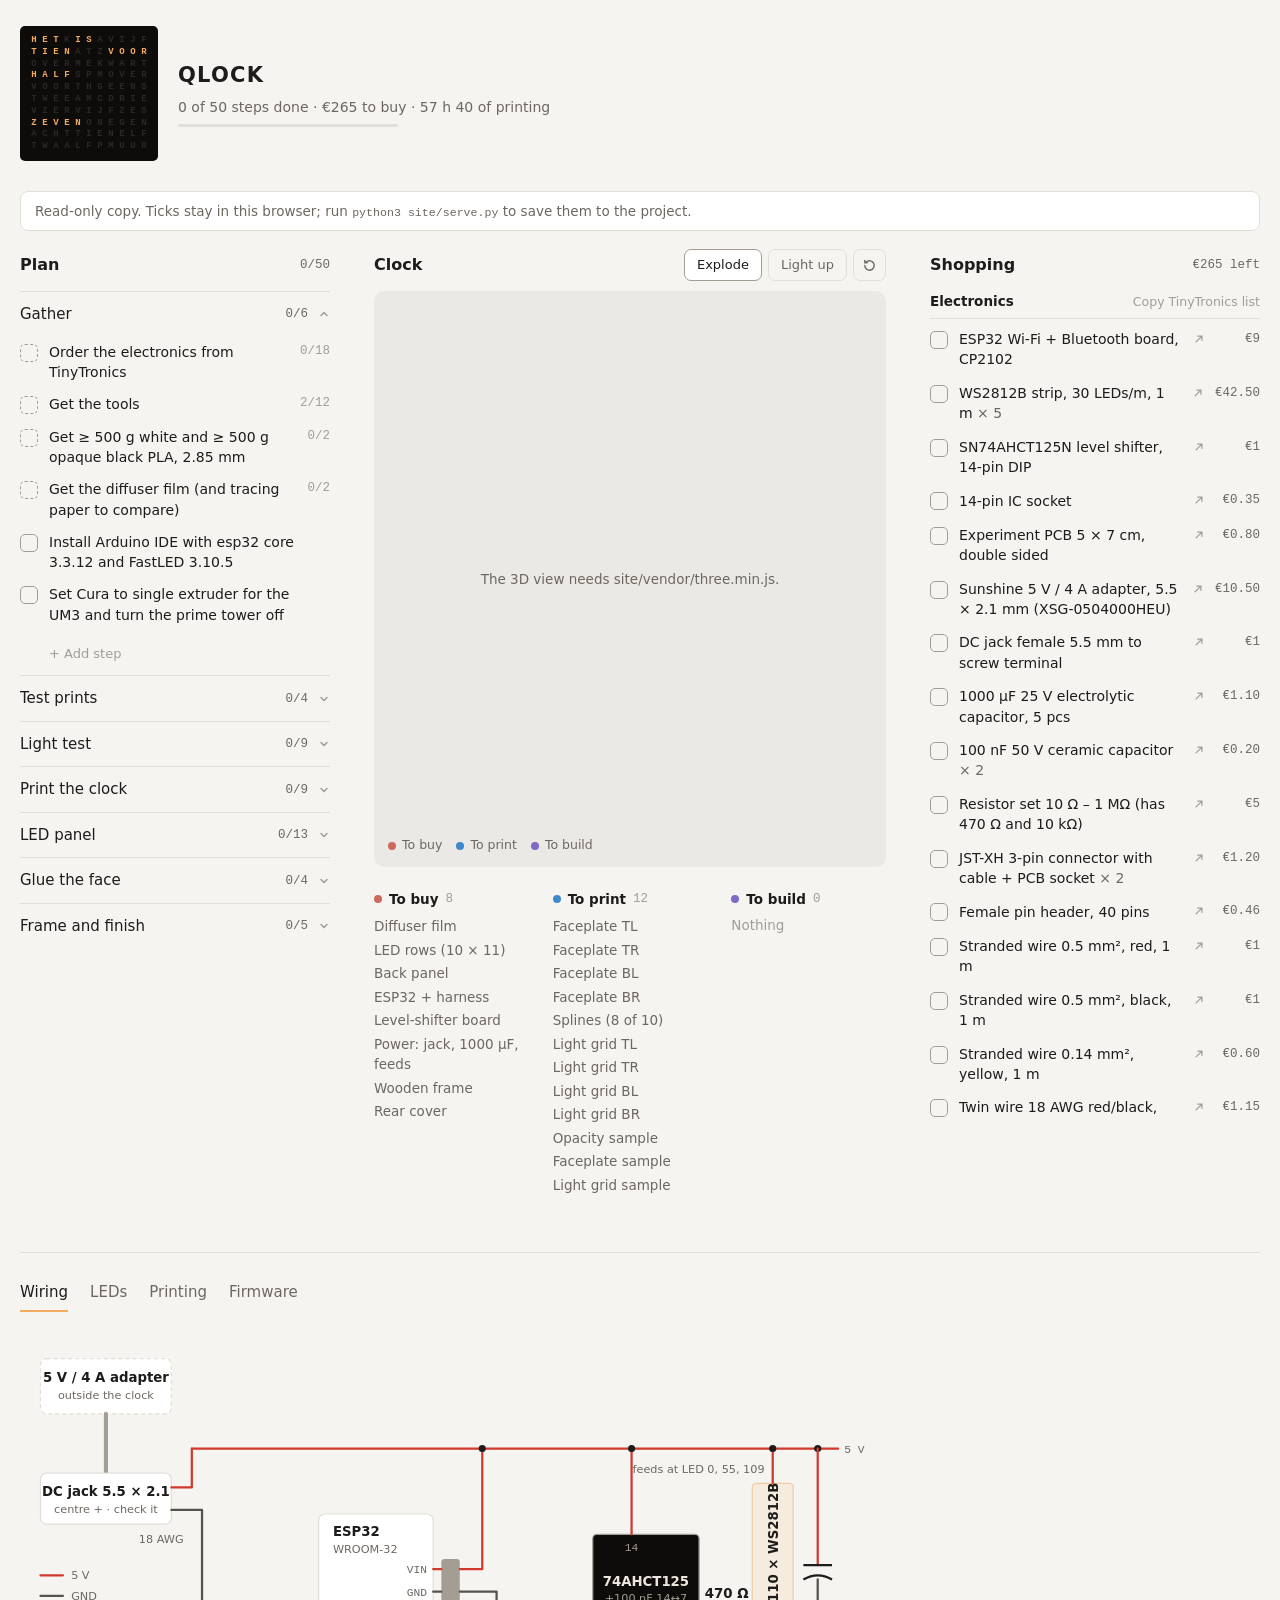
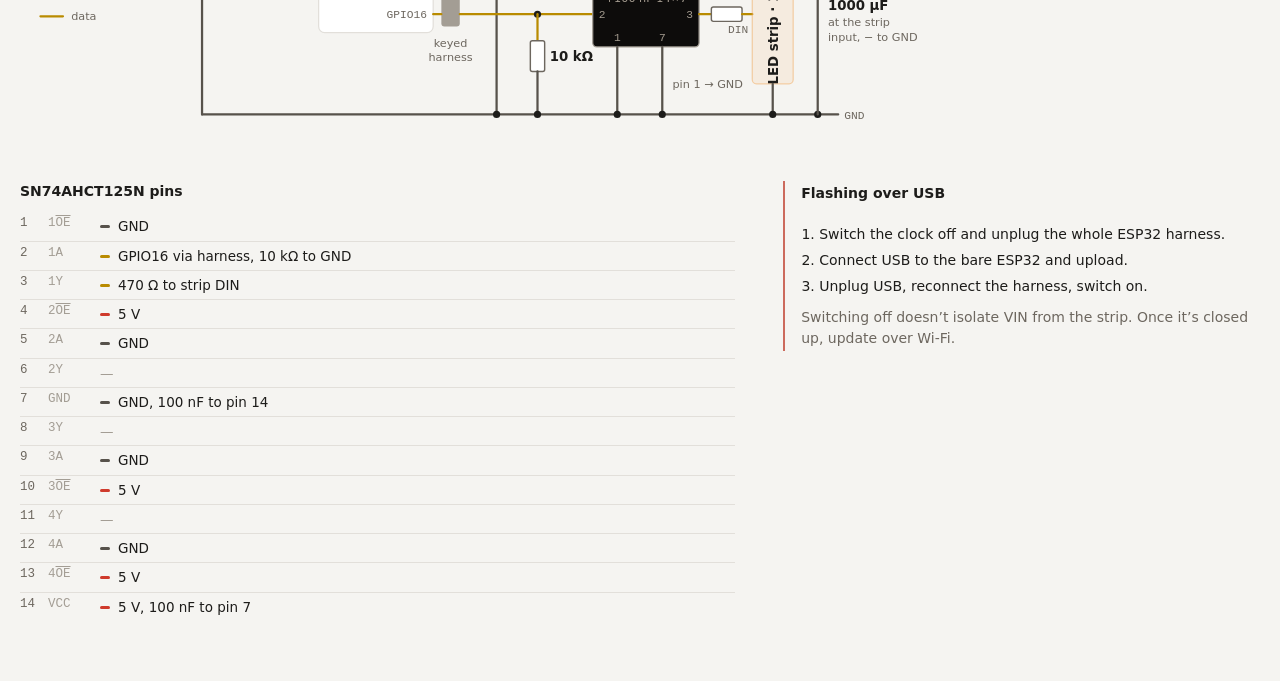
==== commit b60538b8: "Simplify the build tracker Cut what isn't needed day to day: stats header, up-next box, layer labels" ====
--- a/site/index.html
+++ b/site/index.html
@@ -3,8 +3,8 @@
 <head>
 <meta charset="utf-8">
 <meta name="viewport" content="width=device-width, initial-scale=1, viewport-fit=cover">
-<title>QLOCK Build</title>
-<meta name="description" content="Progress tracker for a 3D-printed Dutch word clock: plan, parts, shopping list and reference.">
+<title>QLOCK</title>
+<meta name="description" content="Build tracker for a 3D-printed Dutch word clock.">
 <meta name="color-scheme" content="dark light">
 <link rel="icon" href="data:image/svg+xml,%3Csvg xmlns='http://www.w3.org/2000/svg' viewBox='0 0 32 32'%3E%3Crect width='32' height='32' rx='5' fill='%23131211'/%3E%3Cg fill='%23ffbe78'%3E%3Crect x='6' y='7' width='5' height='5'/%3E%3Crect x='13.5' y='7' width='5' height='5'/%3E%3Crect x='21' y='7' width='5' height='5'/%3E%3C/g%3E%3Cg fill='%233a3631'%3E%3Crect x='6' y='14' width='5' height='5'/%3E%3Crect x='13.5' y='14' width='5' height='5'/%3E%3Crect x='21' y='14' width='5' height='5'/%3E%3Crect x='6' y='21' width='5' height='5'/%3E%3C/g%3E%3Cg fill='%23ffbe78'%3E%3Crect x='13.5' y='21' width='5' height='5'/%3E%3Crect x='21' y='21' width='5' height='5'/%3E%3C/g%3E%3C/svg%3E">
 <link rel="stylesheet" href="fonts/fonts.css">
@@ -13,137 +13,79 @@
 <body>
 
 <header class="top">
-  <div class="top-inner">
-    <div class="brand">
-      <div class="mini-face" id="mini-face" aria-hidden="true"></div>
-      <div class="brand-text">
-        <h1>QLOCK</h1>
-        <p class="sub">Dutch word clock · 376 × 376 mm · 110 letters</p>
-        <p class="phrase" id="phrase" aria-live="off"></p>
-      </div>
-    </div>
-    <div class="stats" id="stats"></div>
+  <div class="face" id="face" aria-hidden="true"></div>
+  <div class="title">
+    <h1>QLOCK</h1>
+    <p class="summary" id="summary"></p>
+    <div class="bar" aria-hidden="true"><i id="summary-bar"></i></div>
   </div>
 </header>
 
 <div class="banner" id="banner" hidden></div>
 
 <main class="bench">
-  <!-- left: the plan -->
   <section class="col col-plan" aria-labelledby="plan-h">
     <div class="col-head">
-      <h2 id="plan-h">Next steps</h2>
-      <span class="col-meta" id="plan-meta"></span>
+      <h2 id="plan-h">Plan</h2>
+      <span class="muted num" id="plan-count"></span>
     </div>
-    <div class="next" id="next"></div>
-    <div class="phases" id="phases"></div>
+    <div id="phases"></div>
   </section>
 
-  <!-- centre: the model -->
   <section class="col col-model" aria-labelledby="model-h">
     <div class="col-head">
-      <h2 id="model-h">The clock</h2>
-      <span class="col-meta">Drag to orbit · scroll to zoom · click a part</span>
-    </div>
-
-    <div class="toolbar" role="toolbar" aria-label="3D view">
-      <div class="seg" id="seg-colour" role="radiogroup" aria-label="Colour by">
-        <button type="button" data-v="status" role="radio">Status</button>
-        <button type="button" data-v="real" role="radio">Real</button>
+      <h2 id="model-h">Clock</h2>
+      <div class="controls">
+        <button type="button" class="btn" id="btn-explode" aria-pressed="true">Explode</button>
+        <button type="button" class="btn" id="btn-lit" aria-pressed="false">Light up</button>
+        <button type="button" class="btn icon" id="btn-reset" aria-label="Reset view" title="Reset view">
+          <svg viewBox="0 0 16 16" aria-hidden="true"><path d="M3 8a5 5 0 1 0 1.5-3.6M3 2.5v2.5h2.5" fill="none" stroke="currentColor" stroke-width="1.5" stroke-linecap="round" stroke-linejoin="round"/></svg>
+        </button>
       </div>
-      <div class="seg" id="seg-explode" role="radiogroup" aria-label="Assembly">
-        <button type="button" data-v="0" role="radio">Assembled</button>
-        <button type="button" data-v="1" role="radio">Exploded</button>
-      </div>
-      <div class="seg" id="seg-view" aria-label="Camera">
-        <button type="button" data-v="iso">3/4</button>
-        <button type="button" data-v="front">Front</button>
-        <button type="button" data-v="side">Side</button>
-        <button type="button" data-v="back">Back</button>
-      </div>
-      <button type="button" class="btn-lit" id="btn-lit" aria-pressed="false">
-        <span class="lit-dot"></span>Light it up
-      </button>
     </div>
 
     <div class="viewer" id="viewer">
-      <div class="v-labels"></div>
       <div class="v-tip" id="v-tip" hidden></div>
-      <div class="v-legend" id="v-legend"></div>
-      <div class="v-load" id="v-load">Loading parts…</div>
+      <div class="v-legend" id="v-legend">
+        <span><i class="dot st-buy"></i>To buy</span>
+        <span><i class="dot st-print"></i>To print</span>
+        <span><i class="dot st-build"></i>To build</span>
+      </div>
+      <div class="v-load" id="v-load">Loading…</div>
       <div class="v-time" id="v-time" hidden>
-        <label for="lit-time">Time</label>
-        <input type="time" id="lit-time" step="300">
+        <input type="time" id="lit-time" step="300" aria-label="Time shown">
         <button type="button" id="lit-now">Now</button>
       </div>
       <aside class="v-card" id="v-card" hidden></aside>
     </div>
-    <div class="explode-row">
-      <label for="explode">Explode</label>
-      <input type="range" id="explode" min="0" max="1" step="0.01" value="0.6">
-    </div>
 
-    <div class="board-head">
-      <h3>Parts</h3>
-      <span class="col-meta" id="board-meta"></span>
-    </div>
-    <div class="board" id="board"></div>
+    <div class="todo" id="todo"></div>
   </section>
 
-  <!-- right: shopping -->
   <section class="col col-shop" aria-labelledby="shop-h">
     <div class="col-head">
-      <h2 id="shop-h">Shopping list</h2>
-      <span class="col-meta" id="shop-meta"></span>
+      <h2 id="shop-h">Shopping</h2>
+      <span class="muted num" id="shop-left"></span>
     </div>
-    <div class="budget" id="budget"></div>
-    <div class="seg seg-small" id="seg-shopfilter" role="radiogroup" aria-label="Show">
-      <button type="button" data-v="need" role="radio">To get</button>
-      <button type="button" data-v="all" role="radio">All</button>
-      <button type="button" data-v="got" role="radio">Sorted</button>
-    </div>
-    <div class="shop" id="shop"></div>
-    <form class="add-shop" id="add-shop" autocomplete="off">
-      <h3>Add something</h3>
-      <input id="add-shop-name" placeholder="What" required maxlength="120">
-      <div class="add-row">
-        <input id="add-shop-price" type="number" min="0" step="0.01" placeholder="€ each" inputmode="decimal">
-        <input id="add-shop-qty" type="number" min="1" step="1" value="1" aria-label="Quantity">
-        <select id="add-shop-group" aria-label="Group">
-          <option value="electronics">Electronics</option>
-          <option value="materials">Materials</option>
-          <option value="tools">Tools</option>
-        </select>
-      </div>
-      <input id="add-shop-url" type="url" placeholder="Link (optional)">
-      <button type="submit">Add to list</button>
+    <div id="shop"></div>
+    <button type="button" class="add-link" id="add-item-open">+ Add item</button>
+    <form class="add-item" id="add-item" autocomplete="off" hidden>
+      <input id="add-item-name" placeholder="Item" required maxlength="120" aria-label="Item">
+      <input id="add-item-price" type="number" min="0" step="0.01" placeholder="€" inputmode="decimal" aria-label="Price">
+      <button type="submit">Add</button>
     </form>
   </section>
 </main>
 
-<section class="ref" id="reference" aria-labelledby="ref-h">
-  <div class="ref-inner">
-    <div class="ref-head">
-      <h2 id="ref-h">Reference</h2>
-      <div class="tabs" role="tablist" id="tabs">
-        <button type="button" role="tab" data-tab="leds">Face &amp; LEDs</button>
-        <button type="button" role="tab" data-tab="wiring">Wiring</button>
-        <button type="button" role="tab" data-tab="print">Printing</button>
-        <button type="button" role="tab" data-tab="firmware">Firmware</button>
-        <button type="button" role="tab" data-tab="rules">Don’t forget</button>
-        <button type="button" role="tab" data-tab="log">Build log</button>
-      </div>
-    </div>
-    <div class="tab-panels" id="tab-panels"></div>
+<section class="ref" id="reference" aria-label="Reference">
+  <div class="tabs" role="tablist" id="tabs">
+    <button type="button" role="tab" data-tab="wiring">Wiring</button>
+    <button type="button" role="tab" data-tab="leds">LEDs</button>
+    <button type="button" role="tab" data-tab="print">Printing</button>
+    <button type="button" role="tab" data-tab="firmware">Firmware</button>
   </div>
+  <div id="tab-panel" role="tabpanel"></div>
 </section>
-
-<footer class="foot">
-  <div class="foot-inner">
-    <p>Run <code>python3 site/serve.py</code> from the project folder to save progress to <code>site/progress.json</code>. Add <code>--lan</code> to open it on your phone.</p>
-    <p>Plan, dimensions and wiring come from <code>README.md</code>; printed parts are the live files in <code>stl/</code>.</p>
-  </div>
-</footer>
 
 <script src="vendor/three.min.js"></script>
 <script src="vendor/OrbitControls.js"></script>
--- a/site/fonts/fonts.css
+++ b/site/fonts/fonts.css
@@ -5,13 +5,6 @@
   font-weight: 400 700;
   font-display: swap;
   src: url(archivo-0.woff2) format('woff2');
-}
-@font-face {
-  font-family: 'Big Shoulders Stencil Display';
-  font-style: normal;
-  font-weight: 600 800;
-  font-display: swap;
-  src: url(big-shoulders-stencil-display-1.woff2) format('woff2');
 }
 @font-face {
   font-family: 'IBM Plex Mono';
--- a/site/app.css
+++ b/site/app.css
@@ -1,551 +1,326 @@
 /* QLOCK build tracker
- * Layout: a workbench. Plan on the left, the clock in the middle, the
- * shopping list on the right, reference drawers underneath.
- * Colour: the faceplate is black PLA and a lit letter is the firmware's
- * warm white CRGB(255,190,120); finishing something lights it up. */
+ * Three columns: plan, the clock, shopping. Reference underneath.
+ * Dark like the faceplate; the one accent is the clock's warm white,
+ * CRGB(255,190,120), used for ticks and lit letters only. */
 :root {
-  --bg: #111110;
-  --bg-2: #181715;
-  --card: #1f1e1b;
-  --line: #2d2b27;
-  --line-2: #3d3a35;
-  --ink: #ede8df;
-  --ink-2: #aaa297;
-  --ink-3: #7a7369;
-  --led: #ffbe78;
-  --led-ink: #ffc98e;
-  --led-soft: rgba(255, 190, 120, .14);
-  --on-led: #23170a;
-  --st-buy: #ef8496;
-  --st-print: #72b5f2;
-  --st-build: #bb9af3;
-  --st-done: #7fd09c;
-  --viewer-bg: #161614;
-  --face: #0d0d0c;
-  --face-off: #2a2824;
-  --w-5v: #e65a4c;
-  --w-gnd: #918a80;
-  --w-data: #e8c33a;
-  --shadow: 0 12px 32px rgba(0, 0, 0, .38);
-  --f-display: 'Big Shoulders Stencil Display', 'Arial Narrow', Impact, sans-serif;
+  --bg: #151413;
+  --raised: #1d1c1a;
+  --line: #2b2926;
+  --ink: #e9e5de;
+  --muted: #958e84;
+  --faint: #625d56;
+  --accent: #ffbe78;
+  --accent-ink: #ffc58a;
+  --on-accent: #1f150a;
+  --st-buy: #d98d82;
+  --st-print: #7cb0e0;
+  --st-build: #ab99d9;
+  --viewer-bg: #1a1918;
+  --face: #0d0c0b;
+  --face-off: #2b2824;
+  --w-5v: #e0594c;
+  --w-gnd: #8f887e;
+  --w-data: #e2bd3a;
   --f-body: 'Archivo', system-ui, -apple-system, 'Segoe UI', sans-serif;
   --f-mono: 'IBM Plex Mono', ui-monospace, 'SF Mono', Menlo, monospace;
-  --r: 10px;
   color-scheme: dark;
 }
 @media (prefers-color-scheme: light) {
   :root:not([data-theme="dark"]) {
-    --bg: #e9e9e7;
-    --bg-2: #f5f5f3;
-    --card: #ffffff;
-    --line: #dad8d3;
-    --line-2: #c4c1ba;
-    --ink: #1b1a18;
-    --ink-2: #57524b;
-    --ink-3: #888278;
-    --led-ink: #9a560c;
-    --led-soft: rgba(230, 150, 60, .16);
-    --st-buy: #cf4660;
-    --st-print: #2a7cc9;
-    --st-build: #7a52d4;
-    --st-done: #2b9555;
-    --viewer-bg: #dfdeda;
-    --w-5v: #cf3a2c;
-    --w-gnd: #4d4943;
-    --w-data: #c08f00;
-    --shadow: 0 12px 32px rgba(40, 30, 10, .14);
+    --bg: #f5f4f1; --raised: #ffffff; --line: #e2dfda; --ink: #1d1c1a; --muted: #6d675f; --faint: #a39d94;
+    --accent: #f2aa5e; --accent-ink: #9c5a12; --on-accent: #2a1a08;
+    --st-buy: #cc6a5d; --st-print: #3f88cc; --st-build: #8169c9; --viewer-bg: #ebe9e5;
+    --w-5v: #cf3a2c; --w-gnd: #57524b; --w-data: #b98b00;
     color-scheme: light;
   }
 }
 :root[data-theme="light"] {
-  --bg: #e9e9e7; --bg-2: #f5f5f3; --card: #ffffff; --line: #dad8d3; --line-2: #c4c1ba;
-  --ink: #1b1a18; --ink-2: #57524b; --ink-3: #888278; --led-ink: #9a560c; --led-soft: rgba(230, 150, 60, .16);
-  --st-buy: #cf4660; --st-print: #2a7cc9; --st-build: #7a52d4; --st-done: #2b9555; --viewer-bg: #dfdeda;
-  --w-5v: #cf3a2c; --w-gnd: #4d4943; --w-data: #c08f00; --shadow: 0 12px 32px rgba(40, 30, 10, .14);
+  --bg: #f5f4f1; --raised: #ffffff; --line: #e2dfda; --ink: #1d1c1a; --muted: #6d675f; --faint: #a39d94;
+  --accent: #f2aa5e; --accent-ink: #9c5a12; --on-accent: #2a1a08;
+  --st-buy: #cc6a5d; --st-print: #3f88cc; --st-build: #8169c9; --viewer-bg: #ebe9e5;
+  --w-5v: #cf3a2c; --w-gnd: #57524b; --w-data: #b98b00;
   color-scheme: light;
 }
 
 *, *::before, *::after { box-sizing: border-box; }
-html { -webkit-text-size-adjust: 100%; }
 body {
-  margin: 0;
-  background: var(--bg);
-  color: var(--ink);
+  margin: 0; background: var(--bg); color: var(--ink);
   font: 15px/1.5 var(--f-body);
-  padding-top: env(safe-area-inset-top, 0px);
-  padding-bottom: env(safe-area-inset-bottom, 0px);
-}
-h1, h2, h3 { margin: 0; text-wrap: balance; }
-p { margin: 0; }
-a { color: var(--led-ink); }
-button, input, select, textarea { font: inherit; color: inherit; }
-button { cursor: pointer; }
-code, .code { font-family: var(--f-mono); font-size: .86em; }
-code { background: var(--card); border: 1px solid var(--line); border-radius: 4px; padding: 0 .3em; white-space: nowrap; }
-:focus-visible { outline: 2px solid var(--led); outline-offset: 2px; }
+  padding: env(safe-area-inset-top, 0px) max(20px, env(safe-area-inset-right, 0px)) env(safe-area-inset-bottom, 0px) max(20px, env(safe-area-inset-left, 0px));
+}
+h1, h2, h3, h4, p { margin: 0; }
+button, input { font: inherit; color: inherit; }
+button { cursor: pointer; background: none; border: 0; padding: 0; }
+a { color: inherit; }
+code { font: 0.86em var(--f-mono); }
+:focus-visible { outline: 2px solid var(--accent); outline-offset: 2px; border-radius: 3px; }
 [hidden] { display: none !important; }
-.sep { color: var(--ink-3); padding: 0 .4em; }
-.bar { display: block; height: 4px; border-radius: 2px; background: var(--line); overflow: hidden; }
-.bar i { display: block; height: 100%; background: var(--led); border-radius: inherit; transition: width .4s ease; }
-.tag { font: 500 10.5px/1 var(--f-mono); text-transform: uppercase; letter-spacing: .06em; padding: 3px 5px; border-radius: 4px; border: 1px solid var(--line-2); color: var(--ink-2); }
-.tag-have { color: var(--st-done); border-color: currentColor; }
-.tag-skip { color: var(--ink-3); }
-.t-date { font: 12px var(--f-mono); color: var(--ink-3); }
-.empty { color: var(--ink-3); font-size: 13.5px; padding: 6px 0; }
-.fine { color: var(--ink-3); font-size: 13px; max-width: 75ch; }
-
-.wrap, .top-inner, .ref-inner, .foot-inner { max-width: 1720px; margin: 0 auto; }
-.top, .bench, .ref, .foot, .banner {
-  padding-left: max(16px, env(safe-area-inset-left, 0px));
-  padding-right: max(16px, env(safe-area-inset-right, 0px));
-}
+.muted { color: var(--muted); }
+.num { font: 12.5px var(--f-mono); font-variant-numeric: tabular-nums; }
+
+.top, .bench, .ref, .banner { max-width: 1640px; margin-left: auto; margin-right: auto; }
 
 /* ------------------------------------------------------------ header */
-.top { padding-block: 22px 18px; }
-.top-inner { display: flex; flex-wrap: wrap; align-items: center; gap: 20px 40px; justify-content: space-between; }
-.brand { display: flex; align-items: center; gap: 18px; min-width: 0; }
-.mini-face {
-  display: grid; grid-template-columns: repeat(11, 1fr); gap: 1px 3px;
-  padding: 9px 10px; background: var(--face); border-radius: 6px; flex: none;
-  font: 600 10px/1.15 var(--f-mono); color: var(--face-off);
-  box-shadow: inset 0 0 0 1px rgba(255, 255, 255, .05), var(--shadow);
-}
-.mini-face span { text-align: center; width: 9px; }
-.mini-face .on { color: var(--led); text-shadow: 0 0 6px rgba(255, 190, 120, .75); }
-.mini-face.night .on { color: #c79a6a; text-shadow: none; }
-.brand-text h1 { font: 800 46px/0.9 var(--f-display); letter-spacing: .07em; }
-.sub { color: var(--ink-2); font-size: 13px; margin-top: 4px; }
-.phrase { font: 500 12px/1.3 var(--f-mono); letter-spacing: .08em; color: var(--led-ink); margin-top: 6px; }
-
-.stats { display: grid; grid-template-columns: repeat(4, auto); gap: 8px 30px; align-items: start; }
-.stat { display: grid; gap: 2px; min-width: 0; }
-.stat-k { font: 500 11px var(--f-mono); text-transform: uppercase; letter-spacing: .1em; color: var(--ink-3); }
-.stat-v { font: 700 30px/1.05 var(--f-display); letter-spacing: .02em; font-variant-numeric: tabular-nums; }
-.stat-v small { font-size: .55em; color: var(--ink-2); letter-spacing: .03em; }
-.stat-s { font-size: 12.5px; color: var(--ink-2); }
-.stat-main .bar { width: 150px; margin: 4px 0 2px; }
-.stat-next { max-width: 260px; }
-.stat-t { font-size: 14px; line-height: 1.35; color: var(--ink); }
-
-.banner { padding-block: 9px; background: var(--led-soft); color: var(--ink); font-size: 13.5px; text-align: center; }
-.banner.warn { background: color-mix(in srgb, var(--st-buy) 18%, transparent); }
-
-/* ------------------------------------------------------------ bench */
+.top { display: flex; align-items: center; gap: 20px; padding: 26px 0 30px; }
+.face {
+  display: grid; grid-template-columns: repeat(11, 8px); gap: 1px 3px;
+  padding: 9px 10px; background: var(--face); border-radius: 5px;
+  font: 600 9px/1.2 var(--f-mono); color: var(--face-off); text-align: center;
+}
+.face .on { color: var(--accent); }
+.title { flex: 1; display: grid; gap: 6px; min-width: 0; }
+h1 { font-size: 21px; font-weight: 700; letter-spacing: .06em; }
+.summary { color: var(--muted); font-size: 14px; }
+.bar { width: 220px; max-width: 100%; height: 3px; border-radius: 2px; background: var(--line); overflow: hidden; }
+.bar i { display: block; height: 100%; width: 0; background: var(--accent); transition: width .4s; }
+
+.banner { margin-bottom: 18px; padding: 9px 14px; border-radius: 8px; background: var(--raised); border: 1px solid var(--line); color: var(--muted); font-size: 13.5px; }
+.banner.warn { color: var(--ink); border-color: var(--st-buy); }
+
+/* ------------------------------------------------------------ layout */
 .bench {
-  max-width: calc(1720px + 32px); margin: 0 auto; padding-block: 6px 34px;
-  display: grid; gap: 18px; align-items: start;
-  grid-template-columns: minmax(290px, 350px) minmax(0, 1fr) minmax(300px, 370px);
+  display: grid; gap: 44px; align-items: start; padding-bottom: 56px;
+  grid-template-columns: minmax(260px, 310px) minmax(0, 1fr) minmax(280px, 330px);
 }
 .col { min-width: 0; }
 .col-plan, .col-shop {
-  position: sticky; top: calc(10px + env(safe-area-inset-top, 0px));
-  max-height: calc(100vh - 20px - env(safe-area-inset-top, 0px));
-  overflow: auto; overscroll-behavior: contain;
-  background: var(--bg-2); border: 1px solid var(--line); border-radius: var(--r);
-  padding: 16px 16px 20px;
-  scrollbar-width: thin; scrollbar-color: var(--line-2) transparent;
-}
-.col-head { display: flex; align-items: baseline; justify-content: space-between; gap: 10px; margin-bottom: 12px; }
-.col-head h2 { font: 700 25px/1 var(--f-display); letter-spacing: .05em; text-transform: uppercase; }
-.col-meta { font: 12px var(--f-mono); color: var(--ink-3); }
+  position: sticky; top: calc(16px + env(safe-area-inset-top, 0px));
+  max-height: calc(100vh - 32px); overflow: auto; overscroll-behavior: contain;
+  padding-right: 6px; margin-right: -6px;
+  scrollbar-width: thin; scrollbar-color: var(--line) transparent;
+}
+.col-head { display: flex; align-items: center; justify-content: space-between; gap: 12px; min-height: 32px; margin-bottom: 10px; }
+h2 { font-size: 16px; font-weight: 600; }
 
 /* checkboxes */
 .check {
-  width: 22px; height: 22px; flex: none; padding: 0; margin-top: 1px;
-  display: grid; place-items: center;
-  border: 1.5px solid var(--line-2); border-radius: 6px; background: transparent; color: var(--on-led);
-  transition: background .15s, border-color .15s, box-shadow .2s;
-}
-.check svg { width: 14px; height: 14px; opacity: 0; transform: scale(.6); transition: .15s; }
-.check:hover { border-color: var(--led); }
-.check.on { background: var(--led); border-color: var(--led); box-shadow: 0 0 10px rgba(255, 190, 120, .45); }
-.check.on svg { opacity: 1; transform: none; }
-/* auto-ticked from the shopping list: dashed box that fills from the bottom */
-.check.auto { border-style: dashed; position: relative; overflow: hidden; }
-.check.auto::before { content: ''; position: absolute; inset: auto 0 0 0; height: calc(var(--frac, 0) * 100%); background: var(--led-soft); }
+  width: 18px; height: 18px; flex: none; margin-top: 2px; border-radius: 5px;
+  border: 1.5px solid var(--faint); display: grid; place-items: center; color: var(--on-accent);
+}
+.check svg { width: 12px; height: 12px; opacity: 0; }
+.check:hover { border-color: var(--muted); }
+.check.on { background: var(--accent); border-color: var(--accent); }
+.check.on svg { opacity: 1; }
+.check.auto { border-style: dashed; }
 .check.auto.on { border-style: solid; }
-.check.auto.on::before { display: none; }
-
-/* plan */
-.next { margin-bottom: 14px; padding: 12px 12px 4px; border-radius: 8px; background: var(--led-soft); border: 1px solid color-mix(in srgb, var(--led) 30%, transparent); }
-.next-h { font: 500 11px var(--f-mono); text-transform: uppercase; letter-spacing: .1em; color: var(--led-ink); margin-bottom: 4px; }
-.next .task:last-child { border-bottom: 0; }
-.next-done { padding-bottom: 8px; }
-.tasks { list-style: none; margin: 0; padding: 0; }
-.task { display: flex; gap: 10px; padding: 9px 0; border-bottom: 1px solid var(--line); }
-.t-body { min-width: 0; flex: 1; display: grid; gap: 3px; }
-.t-phase { font: 500 10.5px var(--f-mono); text-transform: uppercase; letter-spacing: .08em; color: var(--ink-3); }
-.t-title { font-size: 14px; line-height: 1.4; text-align: left; background: none; border: 0; padding: 0; }
-.t-title.has-note { display: inline; }
-.caret { display: inline-block; vertical-align: -1px; margin-left: 4px; color: var(--ink-3); }
-.caret svg { width: 11px; height: 11px; transition: transform .15s; }
-.has-note[aria-expanded="true"] .caret svg { transform: rotate(180deg); }
-.t-note { font-size: 13px; color: var(--ink-2); line-height: 1.5; padding: 2px 0 2px 10px; border-left: 2px solid var(--line-2); }
-.t-meta { display: flex; flex-wrap: wrap; gap: 4px 12px; align-items: center; }
-.t-link { font-size: 12.5px; color: var(--led-ink); background: none; border: 0; padding: 0; text-decoration: none; }
-.t-link:hover { text-decoration: underline; }
-.t-remove { color: var(--ink-3); }
-.task.done .t-title { color: var(--ink-3); text-decoration: line-through; text-decoration-color: var(--line-2); }
-
+
+/* ------------------------------------------------------------ plan */
 .phase { border-top: 1px solid var(--line); }
 .phase summary {
-  list-style: none; cursor: pointer; padding: 12px 0 10px;
-  display: grid; grid-template-columns: 24px 1fr auto; align-items: center; gap: 4px 10px;
+  list-style: none; cursor: pointer; display: flex; align-items: center; gap: 10px; padding: 11px 0;
 }
 .phase summary::-webkit-details-marker { display: none; }
-.ph-num { font: 600 12.5px/1 var(--f-mono); color: var(--ink-3); text-align: center; border: 1px solid var(--line-2); border-radius: 5px; padding: 3px 0 2px; }
-.phase.current .ph-num { color: var(--on-led); background: var(--led); border-color: var(--led); }
-.phase.complete .ph-num { color: var(--st-done); border-color: var(--st-done); }
-.ph-name { font-weight: 600; font-size: 15px; }
-.ph-count { font: 12px var(--f-mono); color: var(--ink-3); font-variant-numeric: tabular-nums; }
-.ph-bar { grid-column: 2 / -1; height: 3px; background: var(--line); border-radius: 2px; overflow: hidden; }
-.ph-bar i { display: block; height: 100%; background: var(--led); }
-.phase.complete .ph-bar i { background: var(--st-done); }
-.ph-blurb { font-size: 13px; color: var(--ink-2); margin: -2px 0 4px 34px; }
-.phase .tasks { padding-left: 2px; }
-.add-task { display: flex; gap: 6px; margin: 8px 0 14px 32px; }
-.add-task input, .add-shop input, .add-shop select, .log-form textarea {
-  flex: 1; min-width: 0; background: var(--card); border: 1px solid var(--line); border-radius: 6px; padding: 6px 9px; font-size: 13.5px;
-}
-.add-task input::placeholder { color: var(--ink-3); }
-.add-task button { width: 32px; border-radius: 6px; border: 1px solid var(--line-2); background: transparent; color: var(--ink-2); font-size: 17px; line-height: 1; }
-
-/* ------------------------------------------------------------ model */
-.toolbar { display: flex; flex-wrap: wrap; gap: 8px; margin-bottom: 10px; align-items: center; }
-.seg { display: inline-flex; border: 1px solid var(--line-2); border-radius: 8px; overflow: hidden; background: var(--bg-2); }
-.seg button { border: 0; background: none; padding: 6px 11px; font-size: 13px; color: var(--ink-2); border-right: 1px solid var(--line); }
-.seg button:last-child { border-right: 0; }
-.seg button:hover { color: var(--ink); }
-.seg button[aria-checked="true"] { background: var(--ink); color: var(--bg); }
-.seg-small button { padding: 4px 9px; font-size: 12.5px; }
-.btn-lit {
-  display: inline-flex; align-items: center; gap: 8px; margin-left: auto;
-  border: 1px solid var(--line-2); border-radius: 999px; background: var(--bg-2); padding: 6px 14px 6px 10px; font-size: 13px; font-weight: 600;
-}
-.lit-dot { width: 10px; height: 10px; border-radius: 50%; background: var(--face-off); border: 1px solid var(--line-2); transition: .2s; }
-.btn-lit[aria-pressed="true"] { background: var(--face); color: var(--led); border-color: color-mix(in srgb, var(--led) 50%, transparent); }
-.btn-lit[aria-pressed="true"] .lit-dot { background: var(--led); border-color: var(--led); box-shadow: 0 0 10px var(--led); }
-
-.viewer {
-  position: relative; height: clamp(420px, 66vh, 800px); border-radius: var(--r); overflow: hidden;
-  background: var(--viewer-bg); border: 1px solid var(--line); touch-action: none;
-}
+.ph-name { flex: 1; font-weight: 500; }
+.phase.complete .ph-name { color: var(--muted); }
+.phase .chev { width: 12px; height: 12px; color: var(--faint); transition: transform .15s; }
+.phase[open] .chev { transform: rotate(180deg); }
+.tasks { list-style: none; margin: 0 0 10px; padding: 0; display: grid; gap: 2px; }
+.task { display: grid; grid-template-columns: 18px minmax(0, 1fr) auto; gap: 11px; padding: 5px 0; align-items: start; }
+.t-title { text-align: left; font-size: 14px; line-height: 1.45; }
+button.t-title:hover { color: var(--accent-ink); }
+.task.done .t-title { color: var(--faint); text-decoration: line-through; text-decoration-color: var(--line); }
+.task .num { padding-top: 2px; color: var(--faint); white-space: nowrap; }
+.task .rm { color: var(--faint); opacity: 0; font-size: 13px; padding: 0 2px; }
+.task:hover .rm, .task .rm:focus-visible { opacity: 1; }
+.note { grid-column: 2 / -1; font-size: 13px; color: var(--muted); line-height: 1.5; padding-bottom: 4px; }
+.add-link { color: var(--faint); font-size: 13px; padding: 4px 0 12px 29px; }
+.add-link:hover { color: var(--muted); }
+.add-step { display: flex; gap: 6px; padding: 2px 0 12px 29px; }
+.add-step input, .add-item input {
+  flex: 1; min-width: 0; background: var(--raised); border: 1px solid var(--line); border-radius: 6px; padding: 5px 9px; font-size: 13.5px;
+}
+.add-step button, .add-item button { font-size: 13px; padding: 0 10px; border-radius: 6px; border: 1px solid var(--line); }
+
+/* ------------------------------------------------------------ clock */
+.controls { display: flex; gap: 6px; }
+.btn { font-size: 13px; padding: 5px 12px; border-radius: 7px; border: 1px solid var(--line); color: var(--muted); }
+.btn:hover { color: var(--ink); }
+.btn[aria-pressed="true"] { color: var(--ink); background: var(--raised); border-color: var(--faint); }
+#btn-lit[aria-pressed="true"] { color: var(--accent-ink); border-color: var(--accent); }
+.btn.icon { padding: 5px 8px; display: grid; place-items: center; }
+.btn.icon svg { width: 15px; height: 15px; }
+
+.viewer { position: relative; height: clamp(420px, 64vh, 760px); border-radius: 10px; overflow: hidden; background: var(--viewer-bg); touch-action: none; }
 .viewer canvas { display: block; width: 100%; height: 100%; }
-.v-labels { position: absolute; inset: 0; pointer-events: none; opacity: 0; transition: opacity .25s; }
-.v-labels.on { opacity: 1; }
-.v-label {
-  position: absolute; left: 0; top: 0; pointer-events: auto; white-space: nowrap;
-  display: inline-flex; align-items: center; gap: 6px;
-  font: 500 12px var(--f-body); padding: 3px 9px 3px 7px; border-radius: 999px;
-  background: color-mix(in srgb, var(--card) 88%, transparent); border: 1px solid var(--line-2); color: var(--ink);
-  backdrop-filter: blur(4px);
-}
-.v-labels:not(.on) .v-label { pointer-events: none; }
-.v-dot, .dot { width: 8px; height: 8px; border-radius: 50%; background: var(--ink-3); flex: none; display: inline-block; }
-[data-status="buy"] .v-dot, [data-st="buy"] .dot, .lg-buy .dot { background: var(--st-buy); }
-[data-status="print"] .v-dot, [data-st="print"] .dot, .lg-print .dot { background: var(--st-print); }
-[data-status="build"] .v-dot, [data-st="build"] .dot, .lg-build .dot { background: var(--st-build); }
-[data-status="done"] .v-dot, [data-st="done"] .dot, .lg-done .dot { background: var(--st-done); }
+.v-legend { position: absolute; left: 14px; bottom: 12px; display: flex; gap: 14px; font-size: 12.5px; color: var(--muted); pointer-events: none; }
+.v-legend span { display: inline-flex; align-items: center; gap: 6px; }
+.dot { width: 8px; height: 8px; border-radius: 50%; display: inline-block; flex: none; }
+.st-buy { background: var(--st-buy); }
+.st-print { background: var(--st-print); }
+.st-build { background: var(--st-build); }
+.st-done { background: var(--muted); }
 .v-tip {
-  position: absolute; left: 0; top: 0; pointer-events: none; z-index: 3;
-  padding: 5px 9px; border-radius: 6px; background: var(--card); border: 1px solid var(--line-2); font-size: 12.5px;
-  box-shadow: var(--shadow); display: flex; gap: 8px; align-items: center; white-space: nowrap;
-}
-.v-legend { position: absolute; left: 12px; bottom: 12px; display: flex; flex-wrap: wrap; gap: 6px; pointer-events: none; }
-.lg { display: inline-flex; align-items: center; gap: 6px; font-size: 12px; padding: 4px 9px; border-radius: 999px; background: color-mix(in srgb, var(--card) 85%, transparent); border: 1px solid var(--line); }
-.lg b { font: 500 11.5px var(--f-mono); color: var(--ink-2); }
-.v-load { position: absolute; left: 50%; top: 50%; transform: translate(-50%, -50%); font: 13px var(--f-mono); color: var(--ink-2); background: var(--card); padding: 8px 14px; border-radius: 8px; border: 1px solid var(--line); max-width: calc(100% - 32px); text-align: center; }
-.v-load.warn { color: var(--ink); border-color: var(--st-buy); top: auto; bottom: 56px; transform: translateX(-50%); }
-.v-time {
-  position: absolute; left: 12px; top: 12px; display: flex; gap: 8px; align-items: center;
-  background: color-mix(in srgb, #000 55%, transparent); color: #f0e6d8; padding: 6px 8px 6px 12px; border-radius: 8px; font-size: 13px;
-}
-.v-time input { background: transparent; border: 1px solid rgba(255, 255, 255, .2); border-radius: 5px; padding: 2px 6px; color-scheme: dark; font-family: var(--f-mono); }
-.v-time button { background: transparent; border: 1px solid rgba(255, 255, 255, .25); border-radius: 5px; padding: 2px 8px; }
-.explode-row { display: flex; align-items: center; gap: 12px; margin: 10px 2px 0; font-size: 13px; color: var(--ink-2); }
-.explode-row input { flex: 1; accent-color: var(--led); }
-
+  position: absolute; left: 0; top: 0; z-index: 3; pointer-events: none; white-space: nowrap;
+  padding: 4px 9px; border-radius: 6px; background: var(--raised); border: 1px solid var(--line); font-size: 13px;
+}
+.v-tip .muted { margin-left: 6px; }
+.v-load { position: absolute; inset: 0; display: grid; place-items: center; text-align: center; padding: 20px; color: var(--muted); font-size: 13.5px; pointer-events: none; }
+.v-time { position: absolute; left: 12px; top: 12px; display: flex; gap: 6px; }
+.v-time input, .v-time button {
+  font: 13px var(--f-mono); color: #eee6da; background: rgba(0, 0, 0, .45); border: 1px solid rgba(255, 255, 255, .14); border-radius: 6px; padding: 3px 8px; color-scheme: dark;
+}
 .v-card {
-  position: absolute; top: 12px; right: 12px; width: min(370px, calc(100% - 24px)); max-height: calc(100% - 24px); overflow: auto;
-  background: var(--card); border: 1px solid var(--line-2); border-radius: var(--r); padding: 14px 14px 10px; box-shadow: var(--shadow); z-index: 2;
-}
-.card-h { display: flex; justify-content: space-between; align-items: center; gap: 10px; }
-.card-h h3 { font: 700 22px/1 var(--f-display); letter-spacing: .05em; text-transform: uppercase; }
-.icon-btn { width: 28px; height: 28px; display: grid; place-items: center; border: 1px solid transparent; border-radius: 6px; background: none; color: var(--ink-2); flex: none; }
-.icon-btn:hover { border-color: var(--line-2); color: var(--ink); }
-.icon-btn svg { width: 12px; height: 12px; }
-.card-note { font-size: 13px; color: var(--ink-2); margin: 8px 0 4px; }
-.card-parts { list-style: none; margin: 0; padding: 0; }
-.card-parts li { padding: 10px 0; border-top: 1px solid var(--line); display: grid; gap: 6px; }
-.card-parts li:first-child { border-top: 0; }
-.card-parts li.sel .cp-name { color: var(--led-ink); }
-.cp-h { display: flex; justify-content: space-between; align-items: center; gap: 8px; }
-.cp-name { font-weight: 600; font-size: 14px; }
-.cp-facts { font-size: 12px; color: var(--ink-2); display: flex; flex-wrap: wrap; align-items: center; }
-.steps { display: flex; flex-wrap: wrap; gap: 4px; align-items: center; }
-.steps .arrow { color: var(--ink-3); font-size: 11px; }
-.step {
-  display: inline-flex; align-items: center; gap: 4px; font-size: 12px; padding: 3px 8px; border-radius: 999px;
-  border: 1px solid var(--line-2); background: transparent; color: var(--ink-2);
-}
-.step svg { width: 11px; height: 11px; }
-.step small { font: 10.5px var(--f-mono); }
-.step:hover { border-color: var(--ink-3); color: var(--ink); }
-.step.on { color: var(--st-done); border-color: color-mix(in srgb, var(--st-done) 50%, transparent); }
-.pill { font: 500 10.5px/1 var(--f-mono); text-transform: uppercase; letter-spacing: .06em; padding: 4px 7px; border-radius: 4px; white-space: nowrap; }
-.pill-buy { color: var(--st-buy); background: color-mix(in srgb, var(--st-buy) 14%, transparent); }
-.pill-print { color: var(--st-print); background: color-mix(in srgb, var(--st-print) 14%, transparent); }
-.pill-build { color: var(--st-build); background: color-mix(in srgb, var(--st-build) 14%, transparent); }
-.pill-done { color: var(--st-done); background: color-mix(in srgb, var(--st-done) 14%, transparent); }
-
-.board-head { display: flex; align-items: baseline; justify-content: space-between; margin: 22px 0 10px; }
-.board-head h3 { font: 700 21px/1 var(--f-display); letter-spacing: .05em; text-transform: uppercase; }
-.board { display: grid; grid-template-columns: repeat(4, minmax(0, 1fr)); gap: 10px; }
-.b-col { background: var(--bg-2); border: 1px solid var(--line); border-radius: var(--r); padding: 10px; min-width: 0; }
-.b-col-h { display: flex; align-items: center; gap: 7px; font-weight: 600; font-size: 13.5px; margin-bottom: 8px; }
-.b-col-h .n { margin-left: auto; font: 12px var(--f-mono); color: var(--ink-3); }
-.b-col ul { list-style: none; margin: 0; padding: 0; display: grid; gap: 5px; }
-.b-empty { color: var(--ink-3); font-size: 13px; padding: 2px 4px; }
-.part-chip {
-  width: 100%; text-align: left; display: flex; justify-content: space-between; align-items: center; gap: 8px;
-  background: var(--card); border: 1px solid var(--line); border-radius: 7px; padding: 6px 8px; font-size: 13px;
-}
-.part-chip:hover { border-color: var(--line-2); }
-.part-chip.sel { border-color: var(--led); box-shadow: 0 0 0 1px var(--led) inset; }
-.pc-name { min-width: 0; overflow-wrap: anywhere; }
-.pc-meta { display: flex; gap: 6px; align-items: center; flex: none; }
-.pc-steps { font: 11px var(--f-mono); color: var(--ink-3); }
+  position: absolute; top: 12px; right: 12px; z-index: 2; width: min(300px, calc(100% - 24px)); max-height: calc(100% - 24px); overflow: auto;
+  background: var(--raised); border: 1px solid var(--line); border-radius: 10px; padding: 14px 16px; box-shadow: 0 10px 30px rgba(0, 0, 0, .25);
+}
+.card-h { display: flex; align-items: baseline; justify-content: space-between; gap: 10px; }
+.card-h h3 { font-size: 15px; font-weight: 600; }
+.card-close { color: var(--faint); font-size: 18px; line-height: 1; padding: 0 2px; }
+.card-close:hover { color: var(--ink); }
+.card-meta { font-size: 12.5px; color: var(--muted); margin-top: 2px; }
+.steps { list-style: none; margin: 8px 0 0; padding: 0; display: grid; gap: 4px; }
+.steps li { display: flex; gap: 9px; align-items: start; font-size: 13.5px; }
+.steps .check { width: 16px; height: 16px; margin-top: 2px; }
+.steps .check svg { width: 11px; height: 11px; }
+.steps li.done span { color: var(--faint); }
+
+.todo { display: grid; grid-template-columns: repeat(3, minmax(0, 1fr)); gap: 24px; margin-top: 22px; }
+.todo h3 { font-size: 13.5px; font-weight: 600; display: flex; align-items: center; gap: 7px; margin-bottom: 6px; }
+.todo h3 .num { color: var(--faint); font-weight: 400; }
+.todo ul { list-style: none; margin: 0; padding: 0; display: grid; gap: 1px; }
+.todo li button { font-size: 13.5px; color: var(--muted); text-align: left; padding: 1px 0; }
+.todo li button:hover, .todo li button.sel { color: var(--ink); }
+.todo .none { font-size: 13.5px; color: var(--faint); }
+.todo-done { grid-column: 1 / -1; font-size: 13px; color: var(--faint); }
 
 /* ------------------------------------------------------------ shopping */
-.budget { margin-bottom: 14px; padding: 12px; border-radius: 8px; background: var(--card); border: 1px solid var(--line); display: grid; gap: 8px; }
-.b-main { display: flex; align-items: baseline; gap: 10px; }
-.b-v { font: 700 34px/1 var(--f-display); letter-spacing: .02em; font-variant-numeric: tabular-nums; }
-.b-k { color: var(--ink-2); font-size: 13px; }
-.b-sub { display: flex; justify-content: space-between; font-size: 12.5px; color: var(--ink-2); font-variant-numeric: tabular-nums; }
-.col-shop > .seg { margin-bottom: 6px; }
-.sgroup { margin-top: 14px; }
-.sg-head { display: flex; justify-content: space-between; align-items: baseline; gap: 8px; padding-bottom: 6px; border-bottom: 1px solid var(--line-2); }
-.sg-head h3 { font: 700 18px/1 var(--f-display); letter-spacing: .06em; text-transform: uppercase; }
-.sg-sum { font: 12px var(--f-mono); color: var(--ink-3); }
-.copy { margin: 8px 0 2px; font-size: 12.5px; border: 1px dashed var(--line-2); border-radius: 6px; background: none; padding: 4px 9px; color: var(--ink-2); }
-.copy:hover { color: var(--ink); border-color: var(--ink-3); }
-.copy-fallback { width: 100%; height: 90px; margin-top: 6px; font: 11px var(--f-mono); background: var(--card); border: 1px solid var(--line); border-radius: 6px; }
+.group { margin-bottom: 22px; }
+.group-h { display: flex; align-items: baseline; justify-content: space-between; gap: 10px; padding-bottom: 6px; border-bottom: 1px solid var(--line); margin-bottom: 4px; }
+.group-h h3 { font-size: 13.5px; font-weight: 600; }
+.copy { font-size: 12.5px; color: var(--faint); }
+.copy:hover { color: var(--muted); }
 .items { list-style: none; margin: 0; padding: 0; }
-.item { display: grid; grid-template-columns: 22px minmax(0, 1fr) auto; gap: 10px; padding: 9px 0; border-bottom: 1px solid var(--line); align-items: start; border-radius: 4px; }
-.i-body { min-width: 0; display: grid; gap: 2px; }
-.i-name { text-align: left; background: none; border: 0; padding: 0; font-size: 14px; line-height: 1.38; }
-.i-name:hover { color: var(--led-ink); }
-.i-qty { font: 500 12px var(--f-mono); color: var(--led-ink); white-space: nowrap; }
-.i-meta { display: flex; flex-wrap: wrap; align-items: center; font-size: 12px; color: var(--ink-3); gap: 2px 0; }
-.i-meta a { color: var(--ink-2); text-decoration: none; display: inline-flex; align-items: center; gap: 3px; }
-.i-meta a:hover { color: var(--led-ink); text-decoration: underline; }
-.i-meta a svg { width: 9px; height: 9px; }
-.i-meta .tag { margin-right: 2px; }
-.i-price { font: 500 13px var(--f-mono); font-variant-numeric: tabular-nums; color: var(--ink-2); padding-top: 2px; }
-.i-more { display: grid; gap: 8px; padding: 6px 0 2px; font-size: 13px; color: var(--ink-2); }
-.i-src { font-size: 12px; color: var(--ink-3); }
-.chips { display: flex; flex-wrap: wrap; gap: 5px; }
-.chip { font-size: 12px; padding: 3px 9px; border-radius: 999px; border: 1px solid var(--line-2); background: none; color: var(--ink-2); }
-.chip.on { background: var(--ink); color: var(--bg); border-color: var(--ink); }
-.paid { display: flex; align-items: center; gap: 6px; font-size: 12.5px; }
-.paid input { width: 86px; background: var(--card); border: 1px solid var(--line); border-radius: 5px; padding: 3px 6px; font: 12.5px var(--f-mono); }
-.item.st-got .i-name, .item.st-have .i-name, .item.st-skip .i-name { color: var(--ink-3); }
-.item.st-got .i-price, .item.st-have .i-price, .item.st-skip .i-price { text-decoration: line-through; color: var(--ink-3); }
-.item.flash { animation: flash 1.6s ease-out; }
-@keyframes flash { 0%, 30% { background: var(--led-soft); box-shadow: 0 0 0 6px var(--led-soft); } 100% { background: transparent; box-shadow: none; } }
-.add-shop { margin-top: 22px; display: grid; gap: 6px; padding-top: 14px; border-top: 1px solid var(--line-2); }
-.add-shop h3 { font: 700 16px/1 var(--f-display); letter-spacing: .06em; text-transform: uppercase; color: var(--ink-2); margin-bottom: 2px; }
-.add-row { display: grid; grid-template-columns: 1fr 64px 1.2fr; gap: 6px; }
-.add-shop button[type="submit"], .log-form button {
-  justify-self: start; border: 1px solid var(--line-2); background: var(--card); border-radius: 6px; padding: 5px 12px; font-size: 13px;
-}
-.add-shop button[type="submit"]:hover, .log-form button:hover { border-color: var(--led); }
+.item { display: grid; grid-template-columns: 18px minmax(0, 1fr) auto; gap: 11px; padding: 6px 0; align-items: start; border-radius: 4px; }
+.i-name { text-align: left; font-size: 14px; line-height: 1.45; }
+.i-name:hover { color: var(--accent-ink); }
+.i-qty { color: var(--muted); white-space: nowrap; }
+.i-right { display: flex; align-items: center; gap: 8px; padding-top: 1px; }
+.i-link { display: grid; place-items: center; width: 18px; height: 18px; color: var(--faint); border-radius: 4px; }
+.i-link:hover { color: var(--accent-ink); }
+.i-link svg { width: 10px; height: 10px; }
+.i-price { color: var(--muted); min-width: 44px; text-align: right; }
+.item.sorted .i-name, .item.sorted .i-price { color: var(--faint); }
+.item.sorted .i-price { text-decoration: line-through; }
+.i-more { grid-column: 2 / -1; display: grid; gap: 6px; font-size: 13px; color: var(--muted); padding-bottom: 4px; }
+.i-actions { display: flex; flex-wrap: wrap; gap: 14px; }
+.i-actions button { font-size: 12.5px; color: var(--faint); }
+.i-actions button:hover, .i-actions button[aria-pressed="true"] { color: var(--accent-ink); }
+.tag { font-size: 12px; color: var(--faint); margin-left: 4px; }
+.item.flash { animation: flash 1.4s ease-out; }
+@keyframes flash { 0%, 35% { background: color-mix(in srgb, var(--accent) 16%, transparent); } 100% { background: transparent; } }
+.add-item { display: flex; gap: 6px; margin-top: -4px; }
+.add-item #add-item-price { flex: 0 0 72px; }
+.col-shop .add-link { padding-left: 0; }
 
 /* ------------------------------------------------------------ reference */
-.ref { background: var(--bg-2); border-top: 1px solid var(--line); padding-block: 28px 40px; }
-.ref-head { display: flex; flex-wrap: wrap; align-items: end; gap: 12px 28px; border-bottom: 1px solid var(--line-2); margin-bottom: 22px; }
-.ref-head h2 { font: 700 25px/1 var(--f-display); letter-spacing: .05em; text-transform: uppercase; padding-bottom: 12px; }
-.tabs { display: flex; flex-wrap: wrap; gap: 2px; }
-.tabs button { border: 0; background: none; padding: 9px 12px 10px; font-size: 14px; color: var(--ink-2); border-bottom: 2px solid transparent; margin-bottom: -1px; }
+.ref { border-top: 1px solid var(--line); padding: 26px 0 60px; }
+.tabs { display: flex; gap: 22px; margin-bottom: 22px; }
+.tabs button { font-size: 15px; color: var(--muted); padding: 2px 0 6px; border-bottom: 2px solid transparent; }
 .tabs button:hover { color: var(--ink); }
-.tabs button[aria-selected="true"] { color: var(--ink); border-bottom-color: var(--led); font-weight: 600; }
-.ref-grid { display: grid; grid-template-columns: minmax(0, 1.25fr) minmax(0, 1fr); gap: 28px 44px; align-items: start; }
-.ref-grid + .ref-grid { margin-top: 30px; }
-.ref-text { display: grid; gap: 10px; max-width: 68ch; }
-.ref-text h3, .panel h3 { font-size: 15px; font-weight: 700; }
-.ref-text h3:not(:first-child) { margin-top: 10px; }
-.ref-text p { color: var(--ink-2); font-size: 14px; }
-.specs { display: grid; grid-template-columns: max-content 1fr; gap: 6px 18px; margin: 0; font-size: 13.5px; }
-.specs dt { color: var(--ink-3); }
+.tabs button[aria-selected="true"] { color: var(--ink); border-bottom-color: var(--accent); }
+.ref-grid { display: grid; grid-template-columns: minmax(0, 3fr) minmax(0, 2fr); gap: 28px 48px; align-items: start; }
+.ref-grid + .ref-grid { margin-top: 32px; }
+.ref h3 { font-size: 14px; font-weight: 600; margin-bottom: 10px; }
+.ref p, .ref li { font-size: 14px; color: var(--muted); }
+.specs { display: grid; grid-template-columns: max-content minmax(0, 1fr); gap: 6px 20px; margin: 0; font-size: 14px; }
+.specs dt { color: var(--muted); }
 .specs dd { margin: 0; }
-.code { display: block; background: var(--card); border: 1px solid var(--line); border-radius: 6px; padding: 9px 12px; overflow-x: auto; margin: 0; }
-.bullets { margin: 0; padding-left: 18px; display: grid; gap: 6px; font-size: 14px; color: var(--ink-2); }
-.bullets b { color: var(--ink); }
-
-/* big face */
-.face-tools { display: flex; flex-wrap: wrap; gap: 8px; margin-bottom: 12px; }
-.bigface-wrap { overflow-x: auto; max-width: 600px; }
-.bigface {
-  display: grid; grid-template-columns: 18px repeat(11, minmax(0, 1fr)) 18px; gap: 0;
-  background: var(--face); border-radius: 8px; padding: 12px 4px;
-  box-shadow: var(--shadow);
-}
-.bigface .row-dir, .bigface .row-num { display: grid; place-items: center; color: #5a534a; font-size: 13px; }
-.bigface .row-num { font: 11px var(--f-mono); color: #4a443c; }
-.cell {
-  position: relative; aspect-ratio: 33.33 / 35; display: grid; place-items: center;
-  font: 700 clamp(15px, 2.2vw, 27px)/1 var(--f-display); color: var(--face-off);
-  transition: color .3s, text-shadow .3s;
-}
-.cell.on { color: var(--led); text-shadow: 0 0 12px rgba(255, 190, 120, .7), 0 0 2px rgba(255, 190, 120, .9); }
-.bigface.night .cell.on { color: #c99d6d; text-shadow: 0 0 6px rgba(255, 190, 120, .3); }
-.bigface.back:not(.show-leds) .cell { transform: scaleX(-1); }
-.cell.inj::after { content: ''; position: absolute; right: 12%; top: 12%; width: 6px; height: 6px; border-radius: 50%; background: var(--w-5v); box-shadow: 0 0 0 2px var(--face); }
-.inj-key { display: inline-block; width: 7px; height: 7px; border-radius: 50%; background: var(--w-5v); margin-left: 4px; vertical-align: 1px; }
-.bigface.show-leds .cell { font: 500 clamp(10px, 1.1vw, 13px)/1 var(--f-mono); color: #6d665c; }
-.bigface.show-leds .cell.on { color: var(--led); }
-.scrub { max-width: 600px; display: flex; align-items: center; gap: 12px; margin-top: 12px; font-size: 13px; color: var(--ink-2); }
-.scrub input { flex: 1; accent-color: var(--led); min-width: 0; }
-.scrub output { font: 500 14px var(--f-mono); color: var(--ink); width: 44px; }
-.scrub-phrase { font: 500 13px var(--f-mono); letter-spacing: .06em; color: var(--led-ink); margin-top: 8px; }
+.steps-ol { margin: 0; padding-left: 18px; display: grid; gap: 5px; }
+.steps-ol li { color: var(--ink); }
+.warn-box { border-left: 2px solid var(--st-buy); padding: 2px 0 2px 16px; display: grid; gap: 10px; }
 
 /* wiring */
-.diagram-wrap { overflow-x: auto; background: var(--card); border: 1px solid var(--line); border-radius: var(--r); padding: 10px; }
-.wiring-svg { display: block; width: 100%; min-width: 620px; height: auto; }
-.wiring-svg .w { fill: none; stroke-width: 2.4; stroke-linecap: round; stroke-linejoin: round; }
+.diagram { overflow-x: auto; max-width: 900px; }
+.wiring-svg { display: block; width: 100%; min-width: 640px; height: auto; }
+.wiring-svg .w { fill: none; stroke-width: 2.2; stroke-linecap: round; stroke-linejoin: round; }
 .wiring-svg .w-5v { stroke: var(--w-5v); }
 .wiring-svg .w-gnd { stroke: var(--w-gnd); }
 .wiring-svg .w-data { stroke: var(--w-data); }
-.wiring-svg .w-cable { stroke: var(--ink-3); stroke-width: 4; }
-.wiring-svg .w-box { fill: var(--bg-2); stroke: var(--line-2); stroke-width: 1.2; }
+.wiring-svg .w-cable { stroke: var(--faint); stroke-width: 4; }
+.wiring-svg .w-box { fill: var(--raised); stroke: var(--line); stroke-width: 1.2; }
 .wiring-svg .w-box.dashed { stroke-dasharray: 4 3; }
-.wiring-svg .w-box.chip { fill: var(--face); stroke: var(--ink-3); }
-.wiring-svg .w-box.strip { fill: var(--led-soft); stroke: color-mix(in srgb, var(--led) 55%, transparent); }
-.wiring-svg .w-plug { fill: var(--ink-3); stroke: var(--ink-2); }
-.wiring-svg .w-res { fill: var(--card); stroke: var(--ink-2); stroke-width: 1.4; }
-.wiring-svg .w-plate { fill: none; stroke: var(--ink); stroke-width: 2.4; }
+.wiring-svg .w-box.chip { fill: var(--face); stroke: var(--faint); }
+.wiring-svg .w-box.strip { fill: color-mix(in srgb, var(--accent) 12%, transparent); stroke: color-mix(in srgb, var(--accent) 50%, transparent); }
+.wiring-svg .w-plug { fill: var(--faint); }
+.wiring-svg .w-res { fill: var(--raised); stroke: var(--muted); stroke-width: 1.4; }
+.wiring-svg .w-plate { fill: none; stroke: var(--ink); stroke-width: 2.2; }
 .wiring-svg .w-node { fill: var(--ink); }
 .wiring-svg text { fill: var(--ink); font-family: var(--f-body); }
 .wiring-svg .w-t { font-size: 13px; font-weight: 600; }
-.wiring-svg .w-s { font-size: 11px; fill: var(--ink-2); }
-.wiring-svg .w-pin { font: 500 11px var(--f-mono); fill: var(--ink-2); }
-.wiring-svg .w-rail { font: 600 11px var(--f-mono); fill: var(--ink-2); }
+.wiring-svg .w-s { font-size: 11px; fill: var(--muted); }
+.wiring-svg .w-pin, .wiring-svg .w-rail { font: 11px var(--f-mono); fill: var(--muted); }
 .wiring-svg text.w-chip { fill: #ece6dc; }
 .wiring-svg text.w-chip.w-s, .wiring-svg text.w-chip.w-pin { fill: #a39b8f; }
-.callout { border-radius: var(--r); padding: 14px 16px; border: 1px solid var(--line-2); background: var(--card); display: grid; gap: 8px; }
-.callout.danger { border-color: color-mix(in srgb, var(--st-buy) 60%, transparent); background: color-mix(in srgb, var(--st-buy) 9%, var(--card)); }
-.callout ol { margin: 0; padding-left: 20px; display: grid; gap: 4px; font-size: 14px; }
-.callout p { font-size: 13px; }
-.dip { display: grid; grid-template-columns: minmax(0, 1fr) 70px minmax(0, 1fr); gap: 0 8px; margin-top: 10px; align-items: stretch; }
-.dip-side { display: grid; gap: 4px; }
-.dip-body { background: var(--face); border-radius: 6px; position: relative; display: grid; place-items: center; min-height: 240px; }
-.dip-body .notch { position: absolute; top: -1px; left: 50%; width: 18px; height: 9px; transform: translateX(-50%); border-radius: 0 0 9px 9px; background: var(--bg-2); }
-.dip-name { writing-mode: vertical-rl; font: 500 12px var(--f-mono); color: #8d867b; letter-spacing: .08em; }
-.pin { display: grid; grid-template-columns: 22px 40px minmax(0, 1fr); align-items: center; gap: 6px; font-size: 12.5px; min-height: 30px; padding: 3px 8px; border-radius: 6px; background: var(--card); border: 1px solid var(--line); }
-.pin.l { grid-template-columns: minmax(0, 1fr) 40px 22px; text-align: right; }
-.pin.l .pconn { order: -1; }
-.pin.l .pname { order: 0; }
-.pin.l .pn { order: 1; }
-.pn { font: 600 12px var(--f-mono); text-align: center; color: var(--ink); }
-.pname { font: 12px var(--f-mono); color: var(--ink-3); }
-.pname .ol { text-decoration: overline; }
-.pconn { overflow-wrap: anywhere; line-height: 1.3; }
-.pin-gnd { border-left: 3px solid var(--w-gnd); }
-.pin-v5 { border-left: 3px solid var(--w-5v); }
-.pin-data { border-left: 3px solid var(--w-data); }
-.pin-nc { color: var(--ink-3); }
-.pin.l.pin-gnd, .pin.l.pin-v5, .pin.l.pin-data { border-left-width: 1px; }
-.pin.l.pin-gnd { border-right: 3px solid var(--w-gnd); }
-.pin.l.pin-v5 { border-right: 3px solid var(--w-5v); }
-.pin.l.pin-data { border-right: 3px solid var(--w-data); }
+.pins { width: 100%; border-collapse: collapse; font-size: 13.5px; }
+.pins td { padding: 4px 8px 4px 0; border-bottom: 1px solid var(--line); vertical-align: top; }
+.pins tr:last-child td { border-bottom: 0; }
+.pins .pn { font: 12.5px var(--f-mono); color: var(--muted); width: 28px; }
+.pins .pname { font: 12.5px var(--f-mono); color: var(--faint); width: 52px; }
+.pins .ol { text-decoration: overline; }
+.pins .nc { color: var(--faint); }
+.wire { display: inline-block; width: 10px; height: 3px; border-radius: 2px; margin-right: 8px; vertical-align: 3px; }
+.wire.v5 { background: var(--w-5v); }
+.wire.gnd { background: var(--w-gnd); }
+.wire.data { background: var(--w-data); }
+
+/* LEDs */
+.leds-tools { display: flex; gap: 16px; margin-bottom: 10px; font-size: 13.5px; }
+.leds-tools button { color: var(--muted); }
+.leds-tools button[aria-pressed="true"] { color: var(--ink); text-decoration: underline; text-decoration-color: var(--accent); text-underline-offset: 5px; text-decoration-thickness: 2px; }
+.ledface {
+  display: grid; grid-template-columns: 16px repeat(11, minmax(0, 1fr)) 16px; background: var(--face); border-radius: 8px; padding: 10px 6px; max-width: 560px;
+}
+.ledface .cell { position: relative; aspect-ratio: 33.33 / 35; display: grid; place-items: center; font: 600 clamp(12px, 1.6vw, 18px)/1 var(--f-body); color: #4f4a43; }
+.ledface .cell small { position: absolute; left: 3px; top: 2px; font: 9px var(--f-mono); color: #7a7267; }
+.ledface .cell.inj::after { content: ''; position: absolute; right: 4px; bottom: 4px; width: 5px; height: 5px; border-radius: 50%; background: var(--w-5v); }
+.ledface .cell.first { color: var(--accent); }
+.ledface .dir { display: grid; place-items: center; font-size: 11px; color: #5c564e; }
+.led-key { font-size: 13px; color: var(--muted); margin-top: 8px; max-width: 560px; }
+.led-key i { display: inline-block; width: 6px; height: 6px; border-radius: 50%; background: var(--w-5v); margin: 0 3px 1px 0; }
 
 /* printing */
-.table-wrap { overflow-x: auto; border: 1px solid var(--line); border-radius: var(--r); background: var(--card); margin-bottom: 10px; }
-.ptable { border-collapse: collapse; width: 100%; font-size: 13.5px; min-width: 640px; }
-.ptable th, .ptable td { padding: 8px 12px; text-align: left; border-bottom: 1px solid var(--line); white-space: nowrap; }
-.ptable th { font: 500 11px var(--f-mono); text-transform: uppercase; letter-spacing: .08em; color: var(--ink-3); }
-.ptable tr:last-child td { border-bottom: 0; }
-.ptable .num { text-align: right; font-variant-numeric: tabular-nums; font-family: var(--f-mono); font-size: 12.5px; }
-.ptable tr.is-done td { color: var(--ink-3); }
-.ptable tfoot td { font-weight: 600; border-top: 1px solid var(--line-2); }
-.swatch { display: inline-block; width: 11px; height: 11px; border-radius: 3px; margin-right: 7px; vertical-align: -1px; border: 1px solid var(--line-2); }
-.sw-black { background: #1d1e21; border-color: var(--ink-3); }
+.table-wrap { overflow-x: auto; }
+.ptable { border-collapse: collapse; width: 100%; font-size: 13.5px; min-width: 480px; }
+.ptable th, .ptable td { padding: 6px 14px 6px 0; text-align: left; border-bottom: 1px solid var(--line); white-space: nowrap; }
+.ptable th { font-weight: 500; color: var(--muted); font-size: 12.5px; }
+.ptable .r { text-align: right; font: 12.5px var(--f-mono); font-variant-numeric: tabular-nums; }
+.ptable tr.done td { color: var(--faint); }
+.ptable tfoot td { border-bottom: 0; color: var(--muted); padding-top: 10px; }
+.swatch { display: inline-block; width: 9px; height: 9px; border-radius: 2px; margin-right: 7px; border: 1px solid var(--faint); }
+.sw-black { background: #1d1e21; }
 .sw-white { background: #efede6; }
-.panel-print .ref-grid { margin-top: 26px; }
+.ref .fine { font-size: 12.5px; color: var(--faint); margin-top: 10px; }
 
 /* firmware */
 .signals { list-style: none; margin: 0; padding: 0; display: grid; gap: 12px; }
-.signals li { display: grid; grid-template-columns: 26px 1fr; gap: 10px; align-items: start; }
-.signals p { font-size: 13.5px; color: var(--ink-2); }
-.sig { width: 18px; height: 18px; border-radius: 4px; margin-top: 2px; background: var(--face); position: relative; }
-.sig::after { content: ''; position: absolute; inset: 4px; border-radius: 2px; }
-.sig-red::after { background: #ff3b30; box-shadow: 0 0 8px #ff3b30; animation: blink 1.8s steps(1) infinite; }
-.sig-amber::after { background: #c87a1e; box-shadow: 0 0 8px #c87a1e; animation: pulse 2s ease-in-out infinite; }
-.sig-violet::after { background: #9a5ad0; box-shadow: 0 0 8px #9a5ad0; }
-.sig-warm::after { background: var(--led); box-shadow: 0 0 8px var(--led); }
-@keyframes blink { 0%, 66% { opacity: 1; } 16%, 33%, 50% { opacity: .1; } 83%, 100% { opacity: .1; } }
-@keyframes pulse { 50% { opacity: .2; } }
-
-/* rules */
-.rules { list-style: none; margin: 0; padding: 0; display: grid; grid-template-columns: repeat(auto-fill, minmax(280px, 1fr)); gap: 10px; }
-.rules li { background: var(--card); border: 1px solid var(--line); border-radius: var(--r); padding: 12px 14px; display: grid; gap: 4px; }
-.rules b { font-size: 14px; }
-.rules span { font-size: 13px; color: var(--ink-2); }
-
-/* log */
-.log-form { display: grid; gap: 8px; max-width: 720px; }
-.log-form label { font-weight: 600; font-size: 14px; }
-.log-form textarea { resize: vertical; font-size: 14px; line-height: 1.5; }
-.log { list-style: none; margin: 22px 0 0; padding: 0; max-width: 720px; display: grid; }
-.log li { display: grid; grid-template-columns: 140px 1fr 28px; gap: 12px; padding: 12px 0; border-top: 1px solid var(--line); align-items: start; }
-.log time { font: 12px var(--f-mono); color: var(--ink-3); padding-top: 2px; }
-.log p { white-space: pre-wrap; font-size: 14px; overflow-wrap: anywhere; }
-
-.foot { padding-block: 22px 30px; color: var(--ink-3); font-size: 13px; }
-.foot-inner { display: grid; gap: 4px; }
+.signals li { display: grid; grid-template-columns: 14px 1fr; gap: 12px; }
+.signals b { color: var(--ink); font-weight: 500; display: block; }
+.sig { width: 10px; height: 10px; border-radius: 3px; margin-top: 5px; }
 
 /* ------------------------------------------------------------ responsive */
-@media (max-width: 1280px) {
-  .bench { grid-template-columns: minmax(0, 1fr) minmax(0, 1fr); }
+@media (max-width: 1200px) {
+  .bench { grid-template-columns: minmax(0, 1fr) minmax(0, 1fr); gap: 36px 40px; }
   .col-model { grid-column: 1 / -1; order: -1; }
-  .col-plan, .col-shop { position: static; max-height: none; overflow: visible; }
-  .stats { grid-template-columns: repeat(2, auto); }
-}
-@media (max-width: 900px) {
+  .col-plan, .col-shop { position: static; max-height: none; overflow: visible; margin-right: 0; padding-right: 0; }
+}
+@media (max-width: 860px) {
   .ref-grid { grid-template-columns: minmax(0, 1fr); }
-  .board { grid-template-columns: repeat(2, minmax(0, 1fr)); }
-}
-@media (max-width: 760px) {
+}
+@media (max-width: 700px) {
+  body { padding-left: max(16px, env(safe-area-inset-left, 0px)); padding-right: max(16px, env(safe-area-inset-right, 0px)); }
   .bench { grid-template-columns: minmax(0, 1fr); }
-  .viewer { height: min(78vh, 560px); }
-  .btn-lit { margin-left: 0; }
-  .stats { grid-template-columns: repeat(2, minmax(0, 1fr)); width: 100%; gap: 14px 18px; }
-  .stat-main .bar { width: 100%; }
-  .stat-next { max-width: none; }
-  .brand-text h1 { font-size: 38px; }
-  .v-card { top: auto; bottom: 10px; left: 10px; right: 10px; width: auto; max-height: 58%; }
-  .log li { grid-template-columns: 1fr 28px; }
-  .log time { grid-column: 1 / -1; }
-}
-@media (max-width: 760px) {
-  .b-col ul { display: flex; flex-wrap: wrap; gap: 5px; }
-  .b-col li { min-width: 0; }
-  .part-chip { width: auto; padding: 5px 8px; }
-  .part-chip .pc-steps { display: none; }
-}
-@media (max-width: 460px) {
-  .mini-face { gap: 0 1px; padding: 7px; font-size: 9px; }
-  .mini-face span { width: 8px; }
-  .dip { grid-template-columns: minmax(0, 1fr) 30px minmax(0, 1fr); }
-  .pin, .pin.l { grid-template-columns: 20px minmax(0, 1fr); }
-  .pin.l { grid-template-columns: minmax(0, 1fr) 20px; }
-  .pin .pname { display: none; }
+  .viewer { height: min(72vh, 520px); }
+  .v-card { top: auto; bottom: 10px; left: 10px; right: 10px; width: auto; max-height: 60%; }
+  .v-legend { gap: 10px; }
+  .todo { grid-template-columns: minmax(0, 1fr); gap: 14px; }
+  .todo ul { display: flex; flex-wrap: wrap; gap: 2px 14px; }
+  .face { grid-template-columns: repeat(11, 7px); font-size: 8px; padding: 7px 8px; gap: 0 2px; }
+  .tabs { gap: 18px; }
 }
 @media (pointer: coarse) {
-  .check { width: 28px; height: 28px; }
-  .t-link { padding: 4px 0; }
-  .seg button { padding: 8px 12px; }
-  .chip, .step { padding: 6px 11px; }
+  .check { width: 22px; height: 22px; }
+  .task, .item { grid-template-columns: 22px minmax(0, 1fr) auto; }
+  .add-link { padding-left: 33px; }
 }
 @media (prefers-reduced-motion: reduce) {
   *, *::before, *::after { transition: none !important; animation: none !important; }
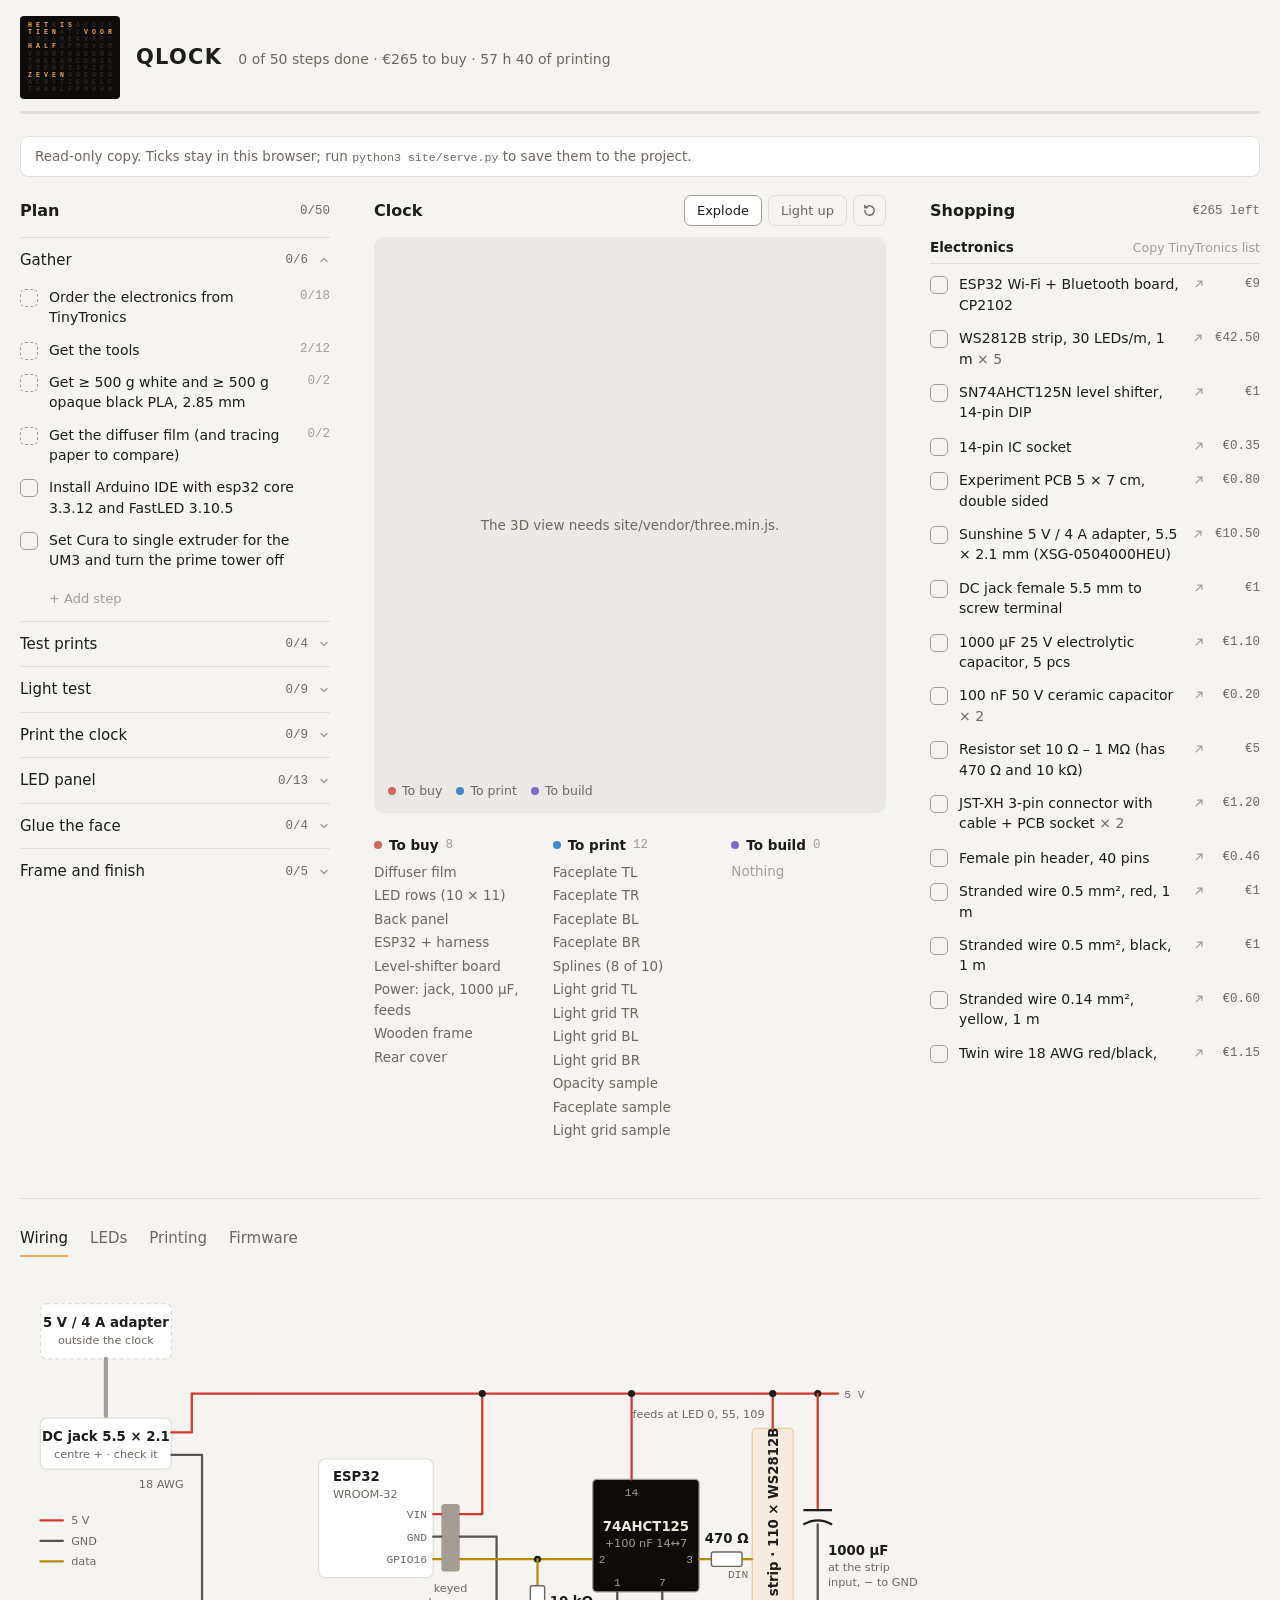
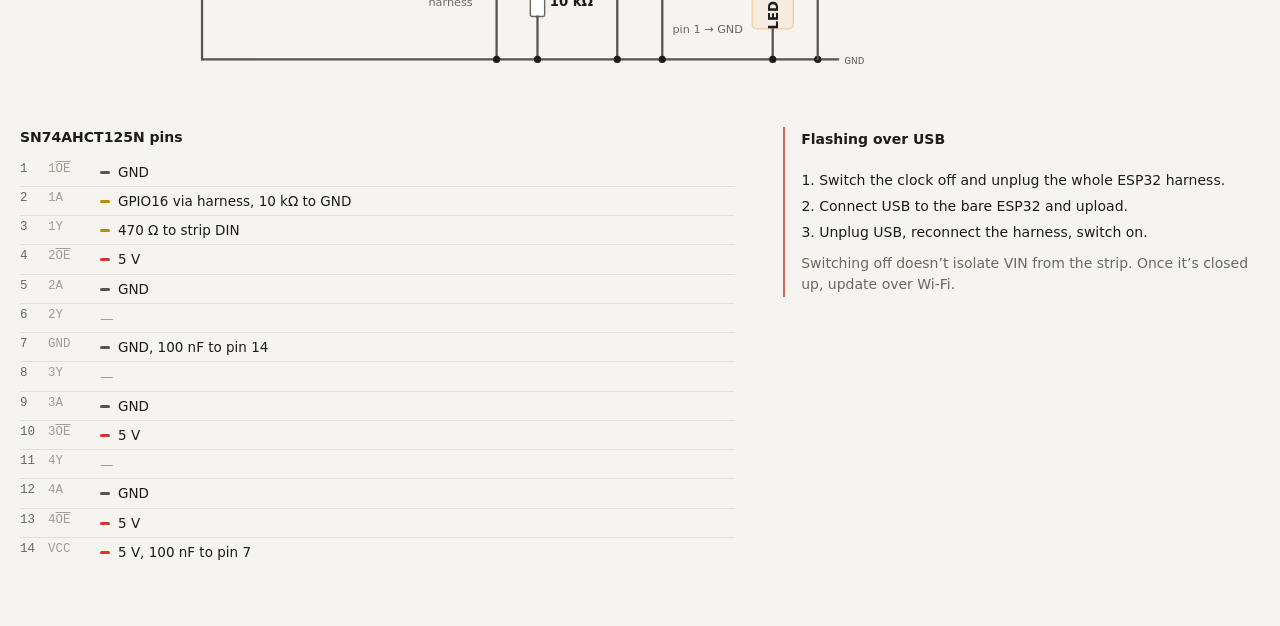
==== commit f4ba7c63: "Compact header with a full-width progress bar Co-Authored-By: Claude Opus 5.5 <noreply@anthropic.com" ====
--- a/site/index.html
+++ b/site/index.html
@@ -17,8 +17,8 @@
   <div class="title">
     <h1>QLOCK</h1>
     <p class="summary" id="summary"></p>
-    <div class="bar" aria-hidden="true"><i id="summary-bar"></i></div>
   </div>
+  <div class="bar" aria-hidden="true"><i id="summary-bar"></i></div>
 </header>
 
 <div class="banner" id="banner" hidden></div>
--- a/site/app.css
+++ b/site/app.css
@@ -61,17 +61,17 @@
 .top, .bench, .ref, .banner { max-width: 1640px; margin-left: auto; margin-right: auto; }
 
 /* ------------------------------------------------------------ header */
-.top { display: flex; align-items: center; gap: 20px; padding: 26px 0 30px; }
+.top { display: flex; flex-wrap: wrap; align-items: center; gap: 12px 16px; padding: 16px 0 22px; }
 .face {
-  display: grid; grid-template-columns: repeat(11, 8px); gap: 1px 3px;
-  padding: 9px 10px; background: var(--face); border-radius: 5px;
-  font: 600 9px/1.2 var(--f-mono); color: var(--face-off); text-align: center;
+  display: grid; grid-template-columns: repeat(11, 6px); gap: 0 2px;
+  padding: 6px 7px; background: var(--face); border-radius: 4px;
+  font: 600 6.5px/1.1 var(--f-mono); color: var(--face-off); text-align: center;
 }
 .face .on { color: var(--accent); }
-.title { flex: 1; display: grid; gap: 6px; min-width: 0; }
+.title { flex: 1; display: flex; flex-wrap: wrap; align-items: baseline; gap: 2px 16px; min-width: 0; }
 h1 { font-size: 21px; font-weight: 700; letter-spacing: .06em; }
 .summary { color: var(--muted); font-size: 14px; }
-.bar { width: 220px; max-width: 100%; height: 3px; border-radius: 2px; background: var(--line); overflow: hidden; }
+.bar { flex: 0 0 100%; height: 3px; border-radius: 2px; background: var(--line); overflow: hidden; }
 .bar i { display: block; height: 100%; width: 0; background: var(--accent); transition: width .4s; }
 
 .banner { margin-bottom: 18px; padding: 9px 14px; border-radius: 8px; background: var(--raised); border: 1px solid var(--line); color: var(--muted); font-size: 13.5px; }
@@ -314,7 +314,6 @@
   .v-legend { gap: 10px; }
   .todo { grid-template-columns: minmax(0, 1fr); gap: 14px; }
   .todo ul { display: flex; flex-wrap: wrap; gap: 2px 14px; }
-  .face { grid-template-columns: repeat(11, 7px); font-size: 8px; padding: 7px 8px; gap: 0 2px; }
   .tabs { gap: 18px; }
 }
 @media (pointer: coarse) {
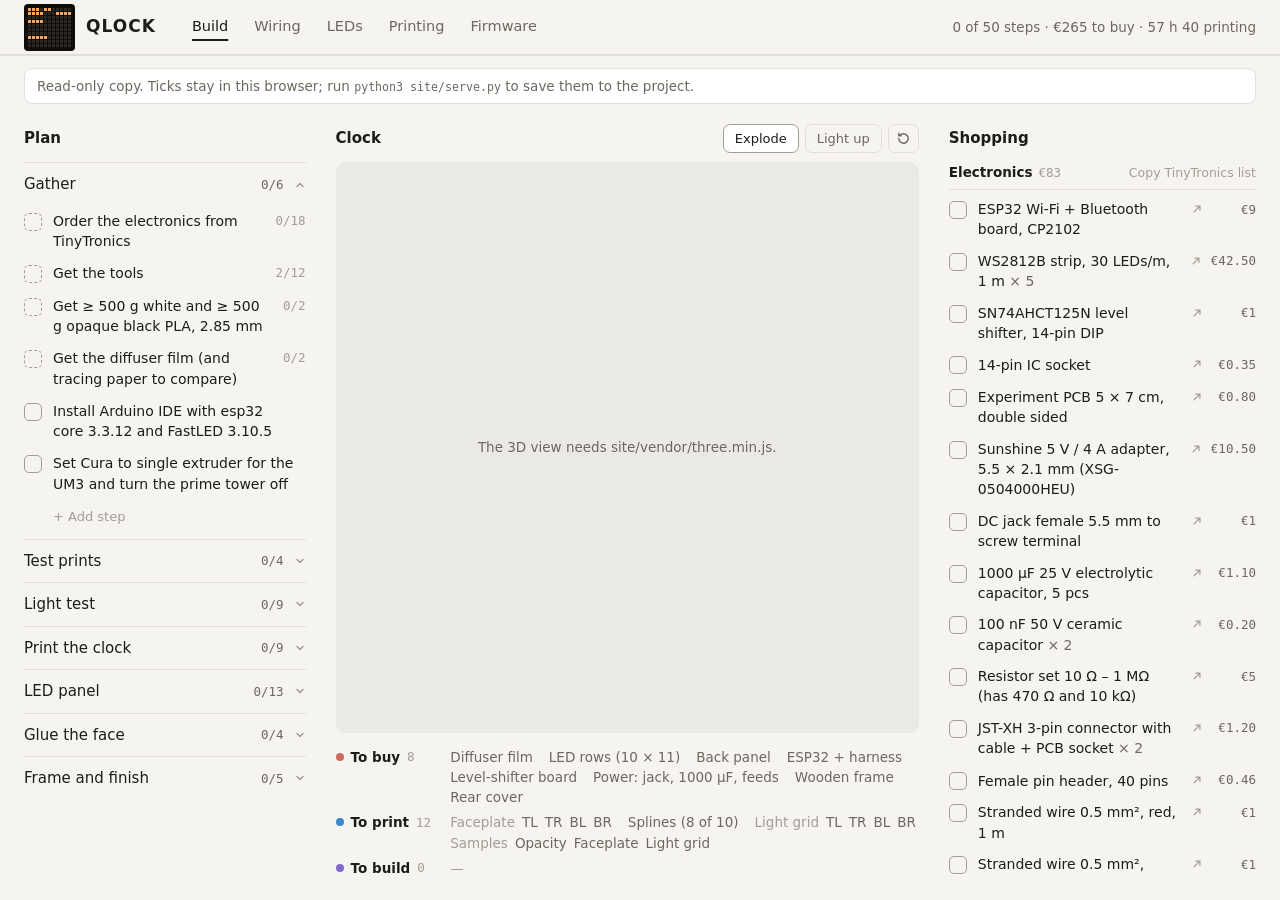
==== commit 52913242: "One-screen layout with section tabs in the header Also raise serve.py's listen backlog; the default " ====
--- a/site/index.html
+++ b/site/index.html
@@ -13,23 +13,24 @@
 <body>
 
 <header class="top">
-  <div class="face" id="face" aria-hidden="true"></div>
-  <div class="title">
-    <h1>QLOCK</h1>
-    <p class="summary" id="summary"></p>
-  </div>
+  <h1 class="brand"><span class="face" id="face"></span>QLOCK</h1>
+  <nav class="views" role="tablist" aria-label="Sections" id="views">
+    <button type="button" role="tab" data-view="build" aria-controls="view-build">Build</button>
+    <button type="button" role="tab" data-view="wiring" aria-controls="view-ref">Wiring</button>
+    <button type="button" role="tab" data-view="leds" aria-controls="view-ref">LEDs</button>
+    <button type="button" role="tab" data-view="print" aria-controls="view-ref">Printing</button>
+    <button type="button" role="tab" data-view="firmware" aria-controls="view-ref">Firmware</button>
+  </nav>
+  <p class="summary" id="summary"></p>
   <div class="bar" aria-hidden="true"><i id="summary-bar"></i></div>
 </header>
 
 <div class="banner" id="banner" hidden></div>
 
-<main class="bench">
+<main class="bench" id="view-build" role="tabpanel" aria-label="Build">
   <section class="col col-plan" aria-labelledby="plan-h">
-    <div class="col-head">
-      <h2 id="plan-h">Plan</h2>
-      <span class="muted num" id="plan-count"></span>
-    </div>
-    <div id="phases"></div>
+    <div class="col-head"><h2 id="plan-h">Plan</h2></div>
+    <div class="scroll" id="phases"></div>
   </section>
 
   <section class="col col-model" aria-labelledby="model-h">
@@ -46,11 +47,6 @@
 
     <div class="viewer" id="viewer">
       <div class="v-tip" id="v-tip" hidden></div>
-      <div class="v-legend" id="v-legend">
-        <span><i class="dot st-buy"></i>To buy</span>
-        <span><i class="dot st-print"></i>To print</span>
-        <span><i class="dot st-build"></i>To build</span>
-      </div>
       <div class="v-load" id="v-load">Loading…</div>
       <div class="v-time" id="v-time" hidden>
         <input type="time" id="lit-time" step="300" aria-label="Time shown">
@@ -63,29 +59,20 @@
   </section>
 
   <section class="col col-shop" aria-labelledby="shop-h">
-    <div class="col-head">
-      <h2 id="shop-h">Shopping</h2>
-      <span class="muted num" id="shop-left"></span>
+    <div class="col-head"><h2 id="shop-h">Shopping</h2></div>
+    <div class="scroll">
+      <div id="shop"></div>
+      <button type="button" class="add-link" id="add-item-open">+ Add item</button>
+      <form class="add-item" id="add-item" autocomplete="off" hidden>
+        <input id="add-item-name" placeholder="Item" required maxlength="120" aria-label="Item">
+        <input id="add-item-price" type="number" min="0" step="0.01" placeholder="€" inputmode="decimal" aria-label="Price">
+        <button type="submit">Add</button>
+      </form>
     </div>
-    <div id="shop"></div>
-    <button type="button" class="add-link" id="add-item-open">+ Add item</button>
-    <form class="add-item" id="add-item" autocomplete="off" hidden>
-      <input id="add-item-name" placeholder="Item" required maxlength="120" aria-label="Item">
-      <input id="add-item-price" type="number" min="0" step="0.01" placeholder="€" inputmode="decimal" aria-label="Price">
-      <button type="submit">Add</button>
-    </form>
   </section>
 </main>
 
-<section class="ref" id="reference" aria-label="Reference">
-  <div class="tabs" role="tablist" id="tabs">
-    <button type="button" role="tab" data-tab="wiring">Wiring</button>
-    <button type="button" role="tab" data-tab="leds">LEDs</button>
-    <button type="button" role="tab" data-tab="print">Printing</button>
-    <button type="button" role="tab" data-tab="firmware">Firmware</button>
-  </div>
-  <div id="tab-panel" role="tabpanel"></div>
-</section>
+<main class="ref" id="view-ref" role="tabpanel" hidden></main>
 
 <script src="vendor/three.min.js"></script>
 <script src="vendor/OrbitControls.js"></script>
--- a/site/app.css
+++ b/site/app.css
@@ -1,6 +1,7 @@
 /* QLOCK build tracker
- * Three columns: plan, the clock, shopping. Reference underneath.
- * Dark like the faceplate; the one accent is the clock's warm white,
+ * One screen: a header with the sections, and the chosen section filling the
+ * rest. Build is three columns: plan, the clock, shopping; only those columns
+ * scroll. Dark like the faceplate; the one accent is the clock's warm white,
  * CRGB(255,190,120), used for ticks and lit letters only. */
 :root {
   --bg: #151413;
@@ -10,7 +11,6 @@
   --muted: #958e84;
   --faint: #625d56;
   --accent: #ffbe78;
-  --accent-ink: #ffc58a;
   --on-accent: #1f150a;
   --st-buy: #d98d82;
   --st-print: #7cb0e0;
@@ -23,12 +23,13 @@
   --w-data: #e2bd3a;
   --f-body: 'Archivo', system-ui, -apple-system, 'Segoe UI', sans-serif;
   --f-mono: 'IBM Plex Mono', ui-monospace, 'SF Mono', Menlo, monospace;
+  --pad: 24px;
   color-scheme: dark;
 }
 @media (prefers-color-scheme: light) {
   :root:not([data-theme="dark"]) {
     --bg: #f5f4f1; --raised: #ffffff; --line: #e2dfda; --ink: #1d1c1a; --muted: #6d675f; --faint: #a39d94;
-    --accent: #f2aa5e; --accent-ink: #9c5a12; --on-accent: #2a1a08;
+    --accent: #f2aa5e; --on-accent: #2a1a08;
     --st-buy: #cc6a5d; --st-print: #3f88cc; --st-build: #8169c9; --viewer-bg: #ebe9e5;
     --w-5v: #cf3a2c; --w-gnd: #57524b; --w-data: #b98b00;
     color-scheme: light;
@@ -36,7 +37,7 @@
 }
 :root[data-theme="light"] {
   --bg: #f5f4f1; --raised: #ffffff; --line: #e2dfda; --ink: #1d1c1a; --muted: #6d675f; --faint: #a39d94;
-  --accent: #f2aa5e; --accent-ink: #9c5a12; --on-accent: #2a1a08;
+  --accent: #f2aa5e; --on-accent: #2a1a08;
   --st-buy: #cc6a5d; --st-print: #3f88cc; --st-build: #8169c9; --viewer-bg: #ebe9e5;
   --w-5v: #cf3a2c; --w-gnd: #57524b; --w-data: #b98b00;
   color-scheme: light;
@@ -46,51 +47,52 @@
 body {
   margin: 0; background: var(--bg); color: var(--ink);
   font: 15px/1.5 var(--f-body);
-  padding: env(safe-area-inset-top, 0px) max(20px, env(safe-area-inset-right, 0px)) env(safe-area-inset-bottom, 0px) max(20px, env(safe-area-inset-left, 0px));
+  padding: 0 env(safe-area-inset-right, 0px) env(safe-area-inset-bottom, 0px) env(safe-area-inset-left, 0px);
 }
 h1, h2, h3, h4, p { margin: 0; }
 button, input { font: inherit; color: inherit; }
 button { cursor: pointer; background: none; border: 0; padding: 0; }
 a { color: inherit; }
 code { font: 0.86em var(--f-mono); }
-:focus-visible { outline: 2px solid var(--accent); outline-offset: 2px; border-radius: 3px; }
+:focus-visible { outline: 2px solid var(--muted); outline-offset: 2px; border-radius: 3px; }
 [hidden] { display: none !important; }
 .muted { color: var(--muted); }
 .num { font: 12.5px var(--f-mono); font-variant-numeric: tabular-nums; }
-
-.top, .bench, .ref, .banner { max-width: 1640px; margin-left: auto; margin-right: auto; }
+.scroll { scrollbar-width: thin; scrollbar-color: var(--line) transparent; }
 
 /* ------------------------------------------------------------ header */
-.top { display: flex; flex-wrap: wrap; align-items: center; gap: 12px 16px; padding: 16px 0 22px; }
+.top {
+  display: grid; grid-template-columns: auto minmax(0, 1fr) auto; align-items: center; column-gap: 36px;
+  padding: env(safe-area-inset-top, 0px) var(--pad) 0; background: var(--bg);
+}
+.brand { display: flex; align-items: center; gap: 11px; height: 54px; font-size: 17px; font-weight: 700; letter-spacing: .06em; }
 .face {
-  display: grid; grid-template-columns: repeat(11, 6px); gap: 0 2px;
-  padding: 6px 7px; background: var(--face); border-radius: 4px;
-  font: 600 6.5px/1.1 var(--f-mono); color: var(--face-off); text-align: center;
-}
-.face .on { color: var(--accent); }
-.title { flex: 1; display: flex; flex-wrap: wrap; align-items: baseline; gap: 2px 16px; min-width: 0; }
-h1 { font-size: 21px; font-weight: 700; letter-spacing: .06em; }
-.summary { color: var(--muted); font-size: 14px; }
-.bar { flex: 0 0 100%; height: 3px; border-radius: 2px; background: var(--line); overflow: hidden; }
+  display: grid; grid-template-columns: repeat(11, 3px); gap: 1px;
+  padding: 4px; background: var(--face); border-radius: 4px;
+}
+.face i { width: 3px; height: 3px; background: var(--face-off); }
+.face i.on { background: var(--accent); }
+.views { display: flex; gap: 26px; min-width: 0; }
+.views button { font-size: 14.5px; color: var(--muted); padding: 6px 0; white-space: nowrap; }
+.views button:hover { color: var(--ink); }
+.views button[aria-selected="true"] {
+  color: var(--ink); text-decoration: underline; text-decoration-thickness: 1.5px; text-underline-offset: 8px;
+}
+.summary { color: var(--muted); font-size: 13.5px; white-space: nowrap; }
+.bar { grid-column: 1 / -1; height: 2px; margin: 0 calc(-1 * var(--pad)); background: var(--line); }
 .bar i { display: block; height: 100%; width: 0; background: var(--accent); transition: width .4s; }
 
-.banner { margin-bottom: 18px; padding: 9px 14px; border-radius: 8px; background: var(--raised); border: 1px solid var(--line); color: var(--muted); font-size: 13.5px; }
+.banner { margin: 12px var(--pad) 0; padding: 7px 12px; border-radius: 8px; background: var(--raised); border: 1px solid var(--line); color: var(--muted); font-size: 13.5px; }
 .banner.warn { color: var(--ink); border-color: var(--st-buy); }
 
-/* ------------------------------------------------------------ layout */
+/* ------------------------------------------------------------ build view */
 .bench {
-  display: grid; gap: 44px; align-items: start; padding-bottom: 56px;
-  grid-template-columns: minmax(260px, 310px) minmax(0, 1fr) minmax(280px, 330px);
-}
-.col { min-width: 0; }
-.col-plan, .col-shop {
-  position: sticky; top: calc(16px + env(safe-area-inset-top, 0px));
-  max-height: calc(100vh - 32px); overflow: auto; overscroll-behavior: contain;
-  padding-right: 6px; margin-right: -6px;
-  scrollbar-width: thin; scrollbar-color: var(--line) transparent;
-}
-.col-head { display: flex; align-items: center; justify-content: space-between; gap: 12px; min-height: 32px; margin-bottom: 10px; }
-h2 { font-size: 16px; font-weight: 600; }
+  display: grid; gap: 30px; padding: 18px var(--pad) 22px;
+  grid-template-columns: clamp(250px, 22vw, 310px) minmax(0, 1fr) clamp(270px, 24vw, 340px);
+}
+.col { min-width: 0; display: flex; flex-direction: column; }
+.col-head { display: flex; align-items: center; justify-content: space-between; gap: 12px; min-height: 32px; margin-bottom: 8px; flex: none; }
+h2 { font-size: 15px; font-weight: 600; }
 
 /* checkboxes */
 .check {
@@ -107,23 +109,23 @@
 /* ------------------------------------------------------------ plan */
 .phase { border-top: 1px solid var(--line); }
 .phase summary {
-  list-style: none; cursor: pointer; display: flex; align-items: center; gap: 10px; padding: 11px 0;
+  list-style: none; cursor: pointer; display: flex; align-items: center; gap: 10px; padding: 10px 0;
 }
 .phase summary::-webkit-details-marker { display: none; }
 .ph-name { flex: 1; font-weight: 500; }
 .phase.complete .ph-name { color: var(--muted); }
 .phase .chev { width: 12px; height: 12px; color: var(--faint); transition: transform .15s; }
 .phase[open] .chev { transform: rotate(180deg); }
-.tasks { list-style: none; margin: 0 0 10px; padding: 0; display: grid; gap: 2px; }
+.tasks { list-style: none; margin: 0 0 6px; padding: 0; display: grid; gap: 2px; }
 .task { display: grid; grid-template-columns: 18px minmax(0, 1fr) auto; gap: 11px; padding: 5px 0; align-items: start; }
 .t-title { text-align: left; font-size: 14px; line-height: 1.45; }
-button.t-title:hover { color: var(--accent-ink); }
+button.t-title:hover { color: var(--muted); }
 .task.done .t-title { color: var(--faint); text-decoration: line-through; text-decoration-color: var(--line); }
 .task .num { padding-top: 2px; color: var(--faint); white-space: nowrap; }
 .task .rm { color: var(--faint); opacity: 0; font-size: 13px; padding: 0 2px; }
 .task:hover .rm, .task .rm:focus-visible { opacity: 1; }
 .note { grid-column: 2 / -1; font-size: 13px; color: var(--muted); line-height: 1.5; padding-bottom: 4px; }
-.add-link { color: var(--faint); font-size: 13px; padding: 4px 0 12px 29px; }
+.add-link { color: var(--faint); font-size: 13px; padding: 2px 0 12px 29px; }
 .add-link:hover { color: var(--muted); }
 .add-step { display: flex; gap: 6px; padding: 2px 0 12px 29px; }
 .add-step input, .add-item input {
@@ -133,35 +135,31 @@
 
 /* ------------------------------------------------------------ clock */
 .controls { display: flex; gap: 6px; }
-.btn { font-size: 13px; padding: 5px 12px; border-radius: 7px; border: 1px solid var(--line); color: var(--muted); }
+.btn { font-size: 13px; padding: 4px 11px; border-radius: 7px; border: 1px solid var(--line); color: var(--muted); }
 .btn:hover { color: var(--ink); }
 .btn[aria-pressed="true"] { color: var(--ink); background: var(--raised); border-color: var(--faint); }
-#btn-lit[aria-pressed="true"] { color: var(--accent-ink); border-color: var(--accent); }
-.btn.icon { padding: 5px 8px; display: grid; place-items: center; }
+.btn.icon { padding: 4px 7px; display: grid; place-items: center; }
 .btn.icon svg { width: 15px; height: 15px; }
 
-.viewer { position: relative; height: clamp(420px, 64vh, 760px); border-radius: 10px; overflow: hidden; background: var(--viewer-bg); touch-action: none; }
-.viewer canvas { display: block; width: 100%; height: 100%; }
-.v-legend { position: absolute; left: 14px; bottom: 12px; display: flex; gap: 14px; font-size: 12.5px; color: var(--muted); pointer-events: none; }
-.v-legend span { display: inline-flex; align-items: center; gap: 6px; }
+.viewer { position: relative; height: min(56vh, 460px); border-radius: 10px; overflow: hidden; background: var(--viewer-bg); touch-action: none; }
+.viewer canvas { position: absolute; inset: 0; display: block; width: 100%; height: 100%; }
 .dot { width: 8px; height: 8px; border-radius: 50%; display: inline-block; flex: none; }
 .st-buy { background: var(--st-buy); }
 .st-print { background: var(--st-print); }
 .st-build { background: var(--st-build); }
-.st-done { background: var(--muted); }
 .v-tip {
   position: absolute; left: 0; top: 0; z-index: 3; pointer-events: none; white-space: nowrap;
   padding: 4px 9px; border-radius: 6px; background: var(--raised); border: 1px solid var(--line); font-size: 13px;
 }
 .v-tip .muted { margin-left: 6px; }
 .v-load { position: absolute; inset: 0; display: grid; place-items: center; text-align: center; padding: 20px; color: var(--muted); font-size: 13.5px; pointer-events: none; }
-.v-time { position: absolute; left: 12px; top: 12px; display: flex; gap: 6px; }
+.v-time { position: absolute; left: 12px; top: 12px; z-index: 1; display: flex; gap: 6px; }
 .v-time input, .v-time button {
   font: 13px var(--f-mono); color: #eee6da; background: rgba(0, 0, 0, .45); border: 1px solid rgba(255, 255, 255, .14); border-radius: 6px; padding: 3px 8px; color-scheme: dark;
 }
 .v-card {
-  position: absolute; top: 12px; right: 12px; z-index: 2; width: min(300px, calc(100% - 24px)); max-height: calc(100% - 24px); overflow: auto;
-  background: var(--raised); border: 1px solid var(--line); border-radius: 10px; padding: 14px 16px; box-shadow: 0 10px 30px rgba(0, 0, 0, .25);
+  position: absolute; top: 12px; right: 12px; z-index: 2; width: min(290px, calc(100% - 24px)); max-height: calc(100% - 24px); overflow: auto;
+  background: var(--raised); border: 1px solid var(--line); border-radius: 10px; padding: 13px 15px; box-shadow: 0 8px 24px rgba(0, 0, 0, .2);
 }
 .card-h { display: flex; align-items: baseline; justify-content: space-between; gap: 10px; }
 .card-h h3 { font-size: 15px; font-weight: 600; }
@@ -174,29 +172,32 @@
 .steps .check svg { width: 11px; height: 11px; }
 .steps li.done span { color: var(--faint); }
 
-.todo { display: grid; grid-template-columns: repeat(3, minmax(0, 1fr)); gap: 24px; margin-top: 22px; }
-.todo h3 { font-size: 13.5px; font-weight: 600; display: flex; align-items: center; gap: 7px; margin-bottom: 6px; }
-.todo h3 .num { color: var(--faint); font-weight: 400; }
-.todo ul { list-style: none; margin: 0; padding: 0; display: grid; gap: 1px; }
-.todo li button { font-size: 13.5px; color: var(--muted); text-align: left; padding: 1px 0; }
-.todo li button:hover, .todo li button.sel { color: var(--ink); }
-.todo .none { font-size: 13.5px; color: var(--faint); }
-.todo-done { grid-column: 1 / -1; font-size: 13px; color: var(--faint); }
+/* what's left per part, one line per status; doubles as the colour key */
+.todo { display: grid; grid-template-columns: max-content minmax(0, 1fr); align-items: start; gap: 5px 18px; margin-top: 14px; flex: none; font-size: 13.5px; }
+.todo h3 { font-size: 13.5px; font-weight: 600; display: flex; align-items: center; gap: 7px; line-height: 1.5; }
+.todo h3 .num { color: var(--faint); font-weight: 400; min-width: 2ch; }
+.todo ul { list-style: none; margin: 0; padding: 0; display: flex; flex-wrap: wrap; gap: 0 16px; color: var(--muted); }
+.todo li { display: flex; gap: 7px; }
+.todo li button { color: var(--muted); text-align: left; }
+.todo li > span { color: var(--faint); }
+.todo li button:hover, .todo li button.sel { color: var(--ink); text-decoration: underline; text-underline-offset: 3px; }
+.todo .none { color: var(--faint); }
 
 /* ------------------------------------------------------------ shopping */
-.group { margin-bottom: 22px; }
+.group { margin-bottom: 20px; }
 .group-h { display: flex; align-items: baseline; justify-content: space-between; gap: 10px; padding-bottom: 6px; border-bottom: 1px solid var(--line); margin-bottom: 4px; }
 .group-h h3 { font-size: 13.5px; font-weight: 600; }
+.group-h .num { color: var(--faint); margin-left: 6px; font-weight: 400; }
 .copy { font-size: 12.5px; color: var(--faint); }
 .copy:hover { color: var(--muted); }
 .items { list-style: none; margin: 0; padding: 0; }
-.item { display: grid; grid-template-columns: 18px minmax(0, 1fr) auto; gap: 11px; padding: 6px 0; align-items: start; border-radius: 4px; }
+.item { display: grid; grid-template-columns: 18px minmax(0, 1fr) auto; gap: 11px; padding: 5px 0; align-items: start; border-radius: 4px; }
 .i-name { text-align: left; font-size: 14px; line-height: 1.45; }
-.i-name:hover { color: var(--accent-ink); }
+.i-name:hover { color: var(--muted); }
 .i-qty { color: var(--muted); white-space: nowrap; }
-.i-right { display: flex; align-items: center; gap: 8px; padding-top: 1px; }
+.i-right { display: flex; align-items: center; gap: 6px; padding-top: 1px; }
 .i-link { display: grid; place-items: center; width: 18px; height: 18px; color: var(--faint); border-radius: 4px; }
-.i-link:hover { color: var(--accent-ink); }
+.i-link:hover { color: var(--ink); }
 .i-link svg { width: 10px; height: 10px; }
 .i-price { color: var(--muted); min-width: 44px; text-align: right; }
 .item.sorted .i-name, .item.sorted .i-price { color: var(--faint); }
@@ -204,33 +205,32 @@
 .i-more { grid-column: 2 / -1; display: grid; gap: 6px; font-size: 13px; color: var(--muted); padding-bottom: 4px; }
 .i-actions { display: flex; flex-wrap: wrap; gap: 14px; }
 .i-actions button { font-size: 12.5px; color: var(--faint); }
-.i-actions button:hover, .i-actions button[aria-pressed="true"] { color: var(--accent-ink); }
+.i-actions button:hover { color: var(--muted); }
+.i-actions button[aria-pressed="true"] { color: var(--ink); text-decoration: underline; text-underline-offset: 3px; }
 .tag { font-size: 12px; color: var(--faint); margin-left: 4px; }
 .item.flash { animation: flash 1.4s ease-out; }
-@keyframes flash { 0%, 35% { background: color-mix(in srgb, var(--accent) 16%, transparent); } 100% { background: transparent; } }
-.add-item { display: flex; gap: 6px; margin-top: -4px; }
+@keyframes flash { 0%, 35% { background: color-mix(in srgb, var(--ink) 9%, transparent); } 100% { background: transparent; } }
+.add-item { display: flex; gap: 6px; margin: -4px 0 12px; }
 .add-item #add-item-price { flex: 0 0 72px; }
 .col-shop .add-link { padding-left: 0; }
 
-/* ------------------------------------------------------------ reference */
-.ref { border-top: 1px solid var(--line); padding: 26px 0 60px; }
-.tabs { display: flex; gap: 22px; margin-bottom: 22px; }
-.tabs button { font-size: 15px; color: var(--muted); padding: 2px 0 6px; border-bottom: 2px solid transparent; }
-.tabs button:hover { color: var(--ink); }
-.tabs button[aria-selected="true"] { color: var(--ink); border-bottom-color: var(--accent); }
-.ref-grid { display: grid; grid-template-columns: minmax(0, 3fr) minmax(0, 2fr); gap: 28px 48px; align-items: start; }
-.ref-grid + .ref-grid { margin-top: 32px; }
+/* ------------------------------------------------------------ reference views */
+.ref { padding: 22px var(--pad) 28px; }
+.ref-grid { display: grid; grid-template-columns: minmax(0, 3fr) minmax(0, 2fr); gap: 28px 56px; align-items: start; }
+.ref-grid > * { min-width: 0; }
 .ref h3 { font-size: 14px; font-weight: 600; margin-bottom: 10px; }
 .ref p, .ref li { font-size: 14px; color: var(--muted); }
+.stack { display: grid; gap: 30px; align-content: start; }
 .specs { display: grid; grid-template-columns: max-content minmax(0, 1fr); gap: 6px 20px; margin: 0; font-size: 14px; }
 .specs dt { color: var(--muted); }
 .specs dd { margin: 0; }
-.steps-ol { margin: 0; padding-left: 18px; display: grid; gap: 5px; }
+.steps-ol { margin: 0; padding-left: 18px; display: grid; gap: 4px; }
 .steps-ol li { color: var(--ink); }
-.warn-box { border-left: 2px solid var(--st-buy); padding: 2px 0 2px 16px; display: grid; gap: 10px; }
+.warn-box { border-left: 2px solid var(--st-buy); padding: 2px 0 2px 16px; display: grid; gap: 8px; }
+.warn-box h3 { margin-bottom: 0; }
 
 /* wiring */
-.diagram { overflow-x: auto; max-width: 900px; }
+.diagram { overflow-x: auto; }
 .wiring-svg { display: block; width: 100%; min-width: 640px; height: auto; }
 .wiring-svg .w { fill: none; stroke-width: 2.2; stroke-linecap: round; stroke-linejoin: round; }
 .wiring-svg .w-5v { stroke: var(--w-5v); }
@@ -252,7 +252,7 @@
 .wiring-svg text.w-chip { fill: #ece6dc; }
 .wiring-svg text.w-chip.w-s, .wiring-svg text.w-chip.w-pin { fill: #a39b8f; }
 .pins { width: 100%; border-collapse: collapse; font-size: 13.5px; }
-.pins td { padding: 4px 8px 4px 0; border-bottom: 1px solid var(--line); vertical-align: top; }
+.pins td { padding: 3px 8px 3px 0; border-bottom: 1px solid var(--line); vertical-align: top; }
 .pins tr:last-child td { border-bottom: 0; }
 .pins .pn { font: 12.5px var(--f-mono); color: var(--muted); width: 28px; }
 .pins .pname { font: 12.5px var(--f-mono); color: var(--faint); width: 52px; }
@@ -266,7 +266,8 @@
 /* LEDs */
 .leds-tools { display: flex; gap: 16px; margin-bottom: 10px; font-size: 13.5px; }
 .leds-tools button { color: var(--muted); }
-.leds-tools button[aria-pressed="true"] { color: var(--ink); text-decoration: underline; text-decoration-color: var(--accent); text-underline-offset: 5px; text-decoration-thickness: 2px; }
+.leds-tools button:hover { color: var(--ink); }
+.leds-tools button[aria-pressed="true"] { color: var(--ink); text-decoration: underline; text-underline-offset: 5px; text-decoration-thickness: 1.5px; }
 .ledface {
   display: grid; grid-template-columns: 16px repeat(11, minmax(0, 1fr)) 16px; background: var(--face); border-radius: 8px; padding: 10px 6px; max-width: 560px;
 }
@@ -280,12 +281,12 @@
 
 /* printing */
 .table-wrap { overflow-x: auto; }
-.ptable { border-collapse: collapse; width: 100%; font-size: 13.5px; min-width: 480px; }
-.ptable th, .ptable td { padding: 6px 14px 6px 0; text-align: left; border-bottom: 1px solid var(--line); white-space: nowrap; }
+.ptable { border-collapse: collapse; width: 100%; font-size: 13.5px; min-width: 440px; }
+.ptable th, .ptable td { padding: 5px 14px 5px 0; text-align: left; border-bottom: 1px solid var(--line); white-space: nowrap; }
 .ptable th { font-weight: 500; color: var(--muted); font-size: 12.5px; }
 .ptable .r { text-align: right; font: 12.5px var(--f-mono); font-variant-numeric: tabular-nums; }
 .ptable tr.done td { color: var(--faint); }
-.ptable tfoot td { border-bottom: 0; color: var(--muted); padding-top: 10px; }
+.ptable tfoot td { border-bottom: 0; color: var(--muted); padding-top: 9px; }
 .swatch { display: inline-block; width: 9px; height: 9px; border-radius: 2px; margin-right: 7px; border: 1px solid var(--faint); }
 .sw-black { background: #1d1e21; }
 .sw-white { background: #efede6; }
@@ -297,29 +298,56 @@
 .signals b { color: var(--ink); font-weight: 500; display: block; }
 .sig { width: 10px; height: 10px; border-radius: 3px; margin-top: 5px; }
 
-/* ------------------------------------------------------------ responsive */
-@media (max-width: 1200px) {
-  .bench { grid-template-columns: minmax(0, 1fr) minmax(0, 1fr); gap: 36px 40px; }
+/* ------------------------------------------------------------ one screen
+ * Wide and tall enough: the page itself never scrolls. Header on top, the
+ * chosen view takes the rest, and only the plan and shop columns (or a
+ * reference view that doesn't fit) scroll inside. */
+@media (min-width: 1000px) and (min-height: 560px) {
+  body { height: 100vh; height: 100dvh; display: flex; flex-direction: column; }
+  .top, .banner { flex: none; }
+  .bench, .ref { flex: 1; min-height: 0; }
+  .bench > .col { min-height: 0; }
+  .col-plan .scroll, .col-shop .scroll {
+    flex: 1; min-height: 0; overflow: auto; overscroll-behavior: contain;
+    padding-right: 8px; margin-right: -8px;
+  }
+  .viewer { flex: 1; min-height: 220px; height: auto; }
+  .todo { max-height: 30%; overflow: auto; }
+  .ref { overflow: auto; }
+
+  /* wiring: the diagram as large as the screen allows, pins beside it */
+  .ref-wiring { grid-template-columns: minmax(0, 1fr) minmax(300px, 380px); }
+  .ref-wiring .wiring-svg { min-width: 0; max-height: calc(100dvh - 140px); }
+  .ref-leds .ledface { max-width: none; width: min(100%, calc((100dvh - 190px) * 1.02)); }
+  .ref-leds .led-key { max-width: none; }
+}
+
+/* ------------------------------------------------------------ smaller */
+@media (max-width: 999px) {
+  .bench { grid-template-columns: minmax(0, 1fr) minmax(0, 1fr); gap: 32px 36px; }
   .col-model { grid-column: 1 / -1; order: -1; }
-  .col-plan, .col-shop { position: static; max-height: none; overflow: visible; margin-right: 0; padding-right: 0; }
-}
-@media (max-width: 860px) {
   .ref-grid { grid-template-columns: minmax(0, 1fr); }
 }
-@media (max-width: 700px) {
-  body { padding-left: max(16px, env(safe-area-inset-left, 0px)); padding-right: max(16px, env(safe-area-inset-right, 0px)); }
-  .bench { grid-template-columns: minmax(0, 1fr); }
-  .viewer { height: min(72vh, 520px); }
+@media (max-width: 999px), (max-height: 559px) {
+  .top { position: sticky; top: 0; z-index: 5; }
+}
+@media (max-width: 760px) {
+  :root { --pad: 16px; }
+  .top { grid-template-columns: auto minmax(0, 1fr); column-gap: 16px; }
+  .brand { height: 46px; }
+  .views { grid-column: 1 / -1; grid-row: 2; gap: 0; justify-content: space-between; overflow-x: auto; scrollbar-width: none; margin: 0 calc(-1 * var(--pad)); padding: 0 var(--pad); }
+  .views button { padding: 9px 2px 11px; font-size: 14.5px; }
+  .views::-webkit-scrollbar { display: none; }
+  .summary { font-size: 12.5px; line-height: 1.35; white-space: normal; text-align: right; }
+  .bench { grid-template-columns: minmax(0, 1fr); padding-top: 14px; }
+  .viewer { height: min(58vh, 440px); }
   .v-card { top: auto; bottom: 10px; left: 10px; right: 10px; width: auto; max-height: 60%; }
-  .v-legend { gap: 10px; }
-  .todo { grid-template-columns: minmax(0, 1fr); gap: 14px; }
-  .todo ul { display: flex; flex-wrap: wrap; gap: 2px 14px; }
-  .tabs { gap: 18px; }
+  .ref { padding-top: 18px; }
 }
 @media (pointer: coarse) {
   .check { width: 22px; height: 22px; }
   .task, .item { grid-template-columns: 22px minmax(0, 1fr) auto; }
-  .add-link { padding-left: 33px; }
+  .add-link, .add-step { padding-left: 33px; }
 }
 @media (prefers-reduced-motion: reduce) {
   *, *::before, *::after { transition: none !important; animation: none !important; }
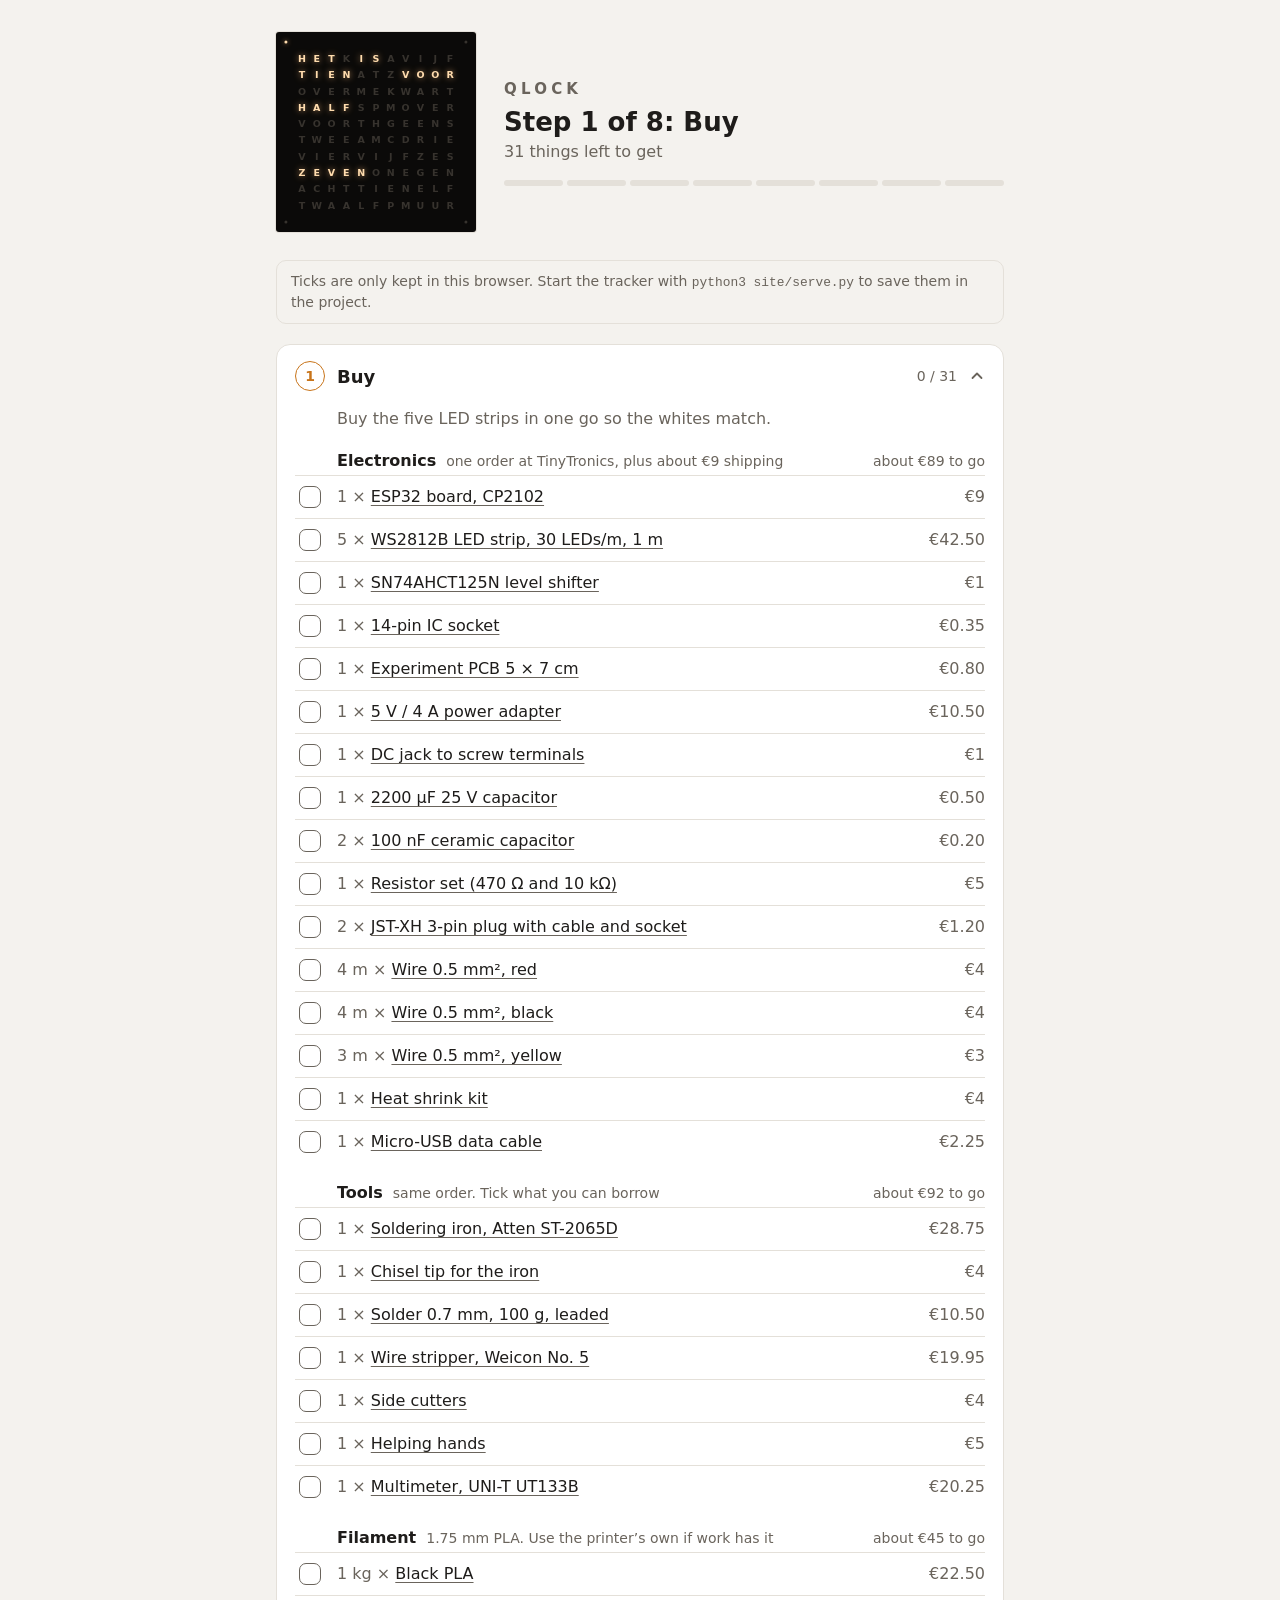
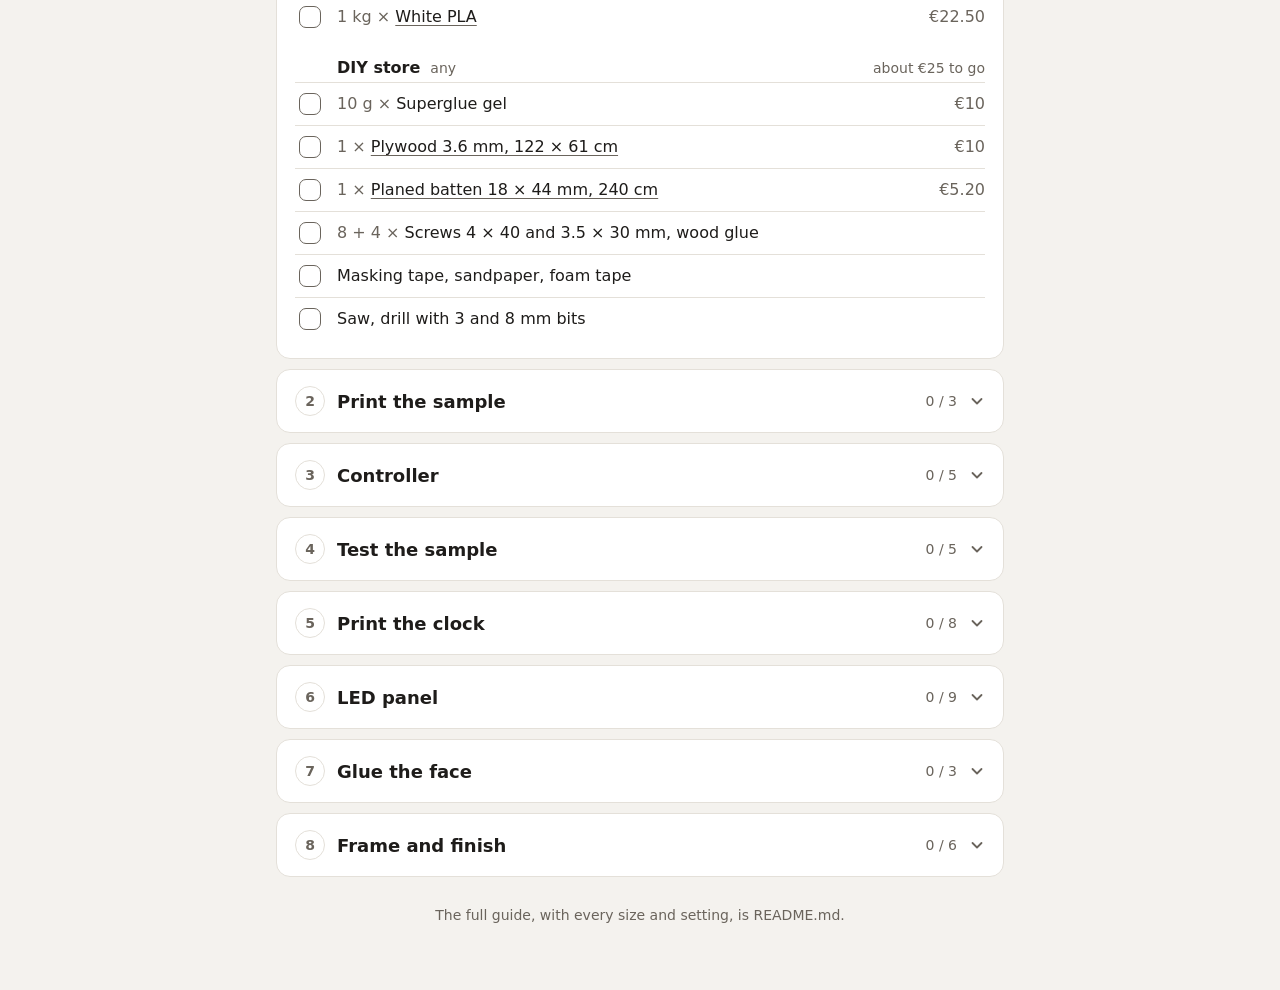
==== commit 5190242c: "Trim the project to a human size; white printed letters and minute dots Design - Letters are a 0.4 m" ====
--- a/site/index.html
+++ b/site/index.html
@@ -2,86 +2,239 @@
 <html lang="en">
 <head>
 <meta charset="utf-8">
-<meta name="viewport" content="width=device-width, initial-scale=1, viewport-fit=cover">
+<meta name="viewport" content="width=device-width, initial-scale=1">
 <title>QLOCK</title>
-<meta name="description" content="Build tracker for a 3D-printed Dutch word clock.">
 <meta name="color-scheme" content="dark light">
-<link rel="icon" href="data:image/svg+xml,%3Csvg xmlns='http://www.w3.org/2000/svg' viewBox='0 0 32 32'%3E%3Crect width='32' height='32' rx='5' fill='%23131211'/%3E%3Cg fill='%23ffbe78'%3E%3Crect x='6' y='7' width='5' height='5'/%3E%3Crect x='13.5' y='7' width='5' height='5'/%3E%3Crect x='21' y='7' width='5' height='5'/%3E%3C/g%3E%3Cg fill='%233a3631'%3E%3Crect x='6' y='14' width='5' height='5'/%3E%3Crect x='13.5' y='14' width='5' height='5'/%3E%3Crect x='21' y='14' width='5' height='5'/%3E%3Crect x='6' y='21' width='5' height='5'/%3E%3C/g%3E%3Cg fill='%23ffbe78'%3E%3Crect x='13.5' y='21' width='5' height='5'/%3E%3Crect x='21' y='21' width='5' height='5'/%3E%3C/g%3E%3C/svg%3E">
-<link rel="stylesheet" href="fonts/fonts.css">
-<link rel="stylesheet" href="app.css">
+<link rel="icon" href="data:image/svg+xml,%3Csvg xmlns='http://www.w3.org/2000/svg' viewBox='0 0 32 32'%3E%3Crect width='32' height='32' rx='6' fill='%23131211'/%3E%3Cg fill='%23ffbe78'%3E%3Crect x='7' y='8' width='5' height='5'/%3E%3Crect x='13.5' y='8' width='5' height='5'/%3E%3Crect x='20' y='19' width='5' height='5'/%3E%3C/g%3E%3Cg fill='%2338342f'%3E%3Crect x='20' y='8' width='5' height='5'/%3E%3Crect x='7' y='19' width='5' height='5'/%3E%3Crect x='13.5' y='19' width='5' height='5'/%3E%3C/g%3E%3C/svg%3E">
+<style>
+:root {
+  --bg: #131211; --card: #1b1a18; --line: #2e2b27; --ink: #ece7df; --muted: #a39c92;
+  --accent: #ffbe78; --on-accent: #24180a;
+  --face: #0b0a09; --off: #37332e; --lit: #ffdcae;
+  --w5: #e5645a; --wg: #948d83; --wd: #e2bd3a;
+}
+@media (prefers-color-scheme: light) {
+  :root {
+    --bg: #f4f2ee; --card: #ffffff; --line: #e4e0d9; --ink: #1e1c1a; --muted: #6a645c;
+    --accent: #c8741a; --on-accent: #ffffff;
+    --w5: #cf3a2c; --wg: #5d5750; --wd: #b08400;
+  }
+}
+* { box-sizing: border-box; }
+body {
+  margin: 0; background: var(--bg); color: var(--ink);
+  font: 16px/1.5 system-ui, -apple-system, 'Segoe UI', sans-serif;
+  -webkit-text-size-adjust: 100%;
+}
+main { max-width: 760px; margin: 0 auto; padding: 32px 16px 64px; }
+button { font: inherit; color: inherit; }
+a { color: inherit; }
+:focus-visible { outline: 2px solid var(--accent); outline-offset: 2px; border-radius: 4px; }
+
+/* ---- top: the clock and where you are */
+.top { display: grid; grid-template-columns: 200px 1fr; gap: 28px; align-items: center; margin-bottom: 28px; }
+.face {
+  position: relative; aspect-ratio: 1; background: var(--face); border-radius: 3px;
+  box-shadow: 0 0 0 1px var(--line);
+}
+.face .letters {
+  position: absolute; inset: 9.26%;
+  display: grid; grid-template-columns: repeat(11, 1fr); grid-template-rows: repeat(10, 1fr);
+  place-items: center; font-size: 9.5px; font-weight: 600; line-height: 1; color: var(--off);
+}
+.face .letters .on { color: var(--lit); text-shadow: 0 0 6px rgba(255, 190, 120, .7); }
+.face .dot { position: absolute; width: 1.6%; aspect-ratio: 1; border-radius: 50%; background: var(--off); transform: translate(-50%, -50%); }
+.face .dot.on { background: var(--lit); box-shadow: 0 0 5px rgba(255, 190, 120, .8); }
+h1 { margin: 0; font-size: 15px; font-weight: 600; letter-spacing: .28em; color: var(--muted); }
+.now { margin: 6px 0 2px; font-size: 26px; font-weight: 650; line-height: 1.2; text-wrap: balance; }
+.next { margin: 0 0 16px; color: var(--muted); }
+.bar { display: flex; gap: 4px; }
+.bar i { flex: 1; height: 6px; border-radius: 3px; background: var(--line); overflow: hidden; }
+.bar b { display: block; height: 100%; background: var(--accent); transition: width .2s; }
+.note { margin: 0 0 20px; padding: 10px 14px; border: 1px solid var(--line); border-radius: 10px; color: var(--muted); font-size: 14px; }
+code { font: .92em ui-monospace, 'SF Mono', Menlo, monospace; }
+
+/* ---- phases */
+.phase { background: var(--card); border: 1px solid var(--line); border-radius: 14px; margin-bottom: 10px; }
+.phase > button {
+  display: grid; grid-template-columns: 30px 1fr auto 16px; gap: 12px; align-items: center;
+  width: 100%; padding: 16px 18px; background: none; border: 0; text-align: left; cursor: pointer;
+}
+.num {
+  width: 30px; height: 30px; border-radius: 50%; display: grid; place-items: center;
+  font-size: 14px; font-weight: 600; font-variant-numeric: tabular-nums;
+  border: 1.5px solid var(--line); color: var(--muted);
+}
+.phase.done .num { background: var(--accent); border-color: var(--accent); color: var(--on-accent); }
+.phase.current .num { border-color: var(--accent); color: var(--accent); }
+.phase .name { font-size: 18px; font-weight: 600; }
+.phase.done .name { color: var(--muted); }
+.count { color: var(--muted); font-size: 14px; font-variant-numeric: tabular-nums; }
+.chev { width: 16px; height: 16px; color: var(--muted); transition: transform .15s; }
+.phase > button[aria-expanded="true"] .chev { transform: rotate(180deg); }
+.body { padding: 0 18px 18px; }
+.intro { margin: 0 0 10px 42px; color: var(--muted); }
+
+/* ---- steps and shopping rows */
+ul { list-style: none; margin: 0; padding: 0; }
+.row { display: grid; grid-template-columns: 30px 1fr auto; gap: 12px; align-items: start; padding: 9px 0; border-top: 1px solid var(--line); }
+.row label { display: contents; cursor: pointer; }
+input[type="checkbox"] {
+  appearance: none; -webkit-appearance: none; margin: 1px 0 0 4px; width: 22px; height: 22px; flex: none;
+  border: 1.5px solid var(--muted); border-radius: 7px; cursor: pointer; display: grid; place-items: center;
+}
+input[type="checkbox"]:checked { background: var(--accent); border-color: var(--accent); }
+input[type="checkbox"]:checked::after {
+  content: ''; width: 5px; height: 10px; margin-top: -2px;
+  border: solid var(--on-accent); border-width: 0 2.2px 2.2px 0; transform: rotate(45deg);
+}
+.t { display: block; }
+.h { display: block; color: var(--muted); font-size: 14.5px; }
+.row.done .t { color: var(--muted); text-decoration: line-through; text-decoration-color: var(--line); }
+.row.done .h { display: none; }
+.eur { color: var(--muted); font-variant-numeric: tabular-nums; white-space: nowrap; }
+.qty { color: var(--muted); }
+.shop a { text-decoration-color: var(--muted); text-underline-offset: 3px; }
+.group { margin: 18px 0 2px 42px; display: flex; flex-wrap: wrap; gap: 4px 10px; align-items: baseline; }
+.group b { font-weight: 600; }
+.group span { color: var(--muted); font-size: 14px; }
+.group .sum { margin-left: auto; }
+
+/* ---- pictures */
+figure { margin: 20px 0 0; }
+figcaption { color: var(--muted); font-size: 14px; margin-top: 10px; }
+.scroll { overflow-x: auto; border: 1px solid var(--line); border-radius: 10px; padding: 12px; }
+.wiring { display: block; width: 100%; min-width: 620px; height: auto; }
+.wiring .w { fill: none; stroke-width: 2.2; stroke-linecap: round; stroke-linejoin: round; }
+.wiring .v5 { stroke: var(--w5); } .wiring .gnd { stroke: var(--wg); } .wiring .data { stroke: var(--wd); }
+.wiring .box { fill: var(--bg); stroke: var(--muted); stroke-width: 1.2; }
+.wiring .chip { fill: var(--face); stroke: var(--muted); }
+.wiring .strip { fill: color-mix(in srgb, var(--accent) 14%, transparent); stroke: var(--accent); }
+.wiring .part { fill: var(--bg); stroke: var(--ink); stroke-width: 1.5; }
+.wiring .plate { fill: none; stroke: var(--ink); stroke-width: 2.2; }
+.wiring .node { fill: var(--ink); }
+.wiring text { fill: var(--ink); font-size: 14.5px; font-weight: 600; }
+.wiring .s { font-size: 12.5px; font-weight: 400; fill: var(--muted); }
+.wiring .onchip { fill: #ece6dc; } .wiring .onchip.s { fill: #a8a094; }
+table { border-collapse: collapse; margin-top: 14px; font-size: 14.5px; }
+td { padding: 5px 16px 5px 0; border-top: 1px solid var(--line); vertical-align: top; }
+td:first-child { color: var(--muted); white-space: nowrap; }
+.map {
+  display: grid; grid-template-columns: repeat(13, 1fr); gap: 3px; min-width: 520px;
+  font-size: 15px; font-weight: 600; text-align: center;
+}
+.map span { aspect-ratio: 1; display: grid; place-content: center; border-radius: 4px; line-height: 1.1; }
+.map .led { background: var(--bg); border: 1px solid var(--line); }
+.map small { font-size: 9.5px; font-weight: 400; color: var(--muted); font-variant-numeric: tabular-nums; }
+.map .dotled { border: 1px dashed var(--muted); border-radius: 50%; }
+.map .edge { color: var(--muted); font-weight: 400; }
+.map .in { color: var(--accent); font-size: 11px; font-weight: 600; }
+footer { margin-top: 28px; color: var(--muted); font-size: 14px; text-align: center; }
+
+@media (max-width: 560px) {
+  main { padding-top: 20px; }
+  .top { grid-template-columns: 112px 1fr; gap: 16px; }
+  .face .letters { font-size: 5.5px; }
+  .now { font-size: 20px; }
+  .next { font-size: 14.5px; margin-bottom: 10px; }
+  .phase > button { padding: 14px; }
+  .body { padding: 0 14px 14px; }
+  .intro, .group { margin-left: 0; }
+}
+@media (prefers-reduced-motion: reduce) { * { transition: none !important; } }
+</style>
 </head>
 <body>
-
-<header class="top">
-  <h1 class="brand"><span class="face" id="face"></span>QLOCK</h1>
-  <nav class="views" role="tablist" aria-label="Sections" id="views">
-    <button type="button" role="tab" data-view="build" aria-controls="view-build">Build</button>
-    <button type="button" role="tab" data-view="wiring" aria-controls="view-ref">Wiring</button>
-    <button type="button" role="tab" data-view="leds" aria-controls="view-ref">LEDs</button>
-    <button type="button" role="tab" data-view="print" aria-controls="view-ref">Printing</button>
-    <button type="button" role="tab" data-view="firmware" aria-controls="view-ref">Firmware</button>
-  </nav>
-  <p class="summary" id="summary"></p>
-  <div class="bar" aria-hidden="true"><i id="summary-bar"></i></div>
-</header>
-
-<div class="banner" id="banner" hidden></div>
-
-<main class="bench" id="view-build" role="tabpanel" aria-label="Build">
-  <section class="col col-plan" aria-labelledby="plan-h">
-    <div class="col-head"><h2 id="plan-h">Plan</h2></div>
-    <div class="scroll" id="phases"></div>
-  </section>
-
-  <section class="col col-model" aria-labelledby="model-h">
-    <div class="col-head">
-      <h2 id="model-h">Clock</h2>
-      <div class="controls">
-        <button type="button" class="btn" id="btn-explode" aria-pressed="true">Explode</button>
-        <button type="button" class="btn" id="btn-lit" aria-pressed="false">Light up</button>
-        <button type="button" class="btn icon" id="btn-reset" aria-label="Reset view" title="Reset view">
-          <svg viewBox="0 0 16 16" aria-hidden="true"><path d="M3 8a5 5 0 1 0 1.5-3.6M3 2.5v2.5h2.5" fill="none" stroke="currentColor" stroke-width="1.5" stroke-linecap="round" stroke-linejoin="round"/></svg>
-        </button>
-      </div>
+<main>
+  <header class="top">
+    <div class="face" id="face" role="img"></div>
+    <div>
+      <h1>QLOCK</h1>
+      <p class="now" id="now"></p>
+      <p class="next" id="next"></p>
+      <div class="bar" id="bar" aria-hidden="true"></div>
     </div>
-
-    <div class="viewer" id="viewer">
-      <div class="v-tip" id="v-tip" hidden></div>
-      <div class="v-load" id="v-load">Loading…</div>
-      <div class="v-time" id="v-time" hidden>
-        <input type="time" id="lit-time" step="300" aria-label="Time shown">
-        <button type="button" id="lit-now">Now</button>
-      </div>
-      <aside class="v-card" id="v-card" hidden></aside>
-    </div>
-
-    <div class="todo" id="todo"></div>
-  </section>
-
-  <section class="col col-shop" aria-labelledby="shop-h">
-    <div class="col-head"><h2 id="shop-h">Shopping</h2></div>
-    <div class="scroll">
-      <div id="shop"></div>
-      <button type="button" class="add-link" id="add-item-open">+ Add item</button>
-      <form class="add-item" id="add-item" autocomplete="off" hidden>
-        <input id="add-item-name" placeholder="Item" required maxlength="120" aria-label="Item">
-        <input id="add-item-price" type="number" min="0" step="0.01" placeholder="€" inputmode="decimal" aria-label="Price">
-        <button type="submit">Add</button>
-      </form>
-    </div>
-  </section>
+  </header>
+  <p class="note" id="note" hidden>Ticks are only kept in this browser. Start the tracker with <code>python3 site/serve.py</code> to save them in the project.</p>
+  <div id="phases"></div>
+  <footer>The full guide, with every size and setting, is README.md.</footer>
 </main>
 
-<main class="ref" id="view-ref" role="tabpanel" hidden></main>
-
-<script src="vendor/three.min.js"></script>
-<script src="vendor/OrbitControls.js"></script>
-<script src="vendor/STLLoader.js"></script>
-<script src="data.js"></script>
-<script src="clock.js"></script>
-<script src="store.js"></script>
-<script src="viewer.js"></script>
-<script src="wiring.js"></script>
+<template id="fig-wiring">
+<figure>
+  <div class="scroll">
+  <svg class="wiring" viewBox="0 0 860 400" role="img" aria-label="Wiring of the controller">
+    <path class="w v5" d="M168 96 H800"/><path class="w gnd" d="M178 356 H800"/>
+    <text class="s" x="808" y="100">+5 V</text><text class="s" x="808" y="360">GND</text>
+
+    <rect class="box" x="20" y="24" width="128" height="44" rx="6" stroke-dasharray="4 3"/>
+    <text x="84" y="51" text-anchor="middle">5 V adapter</text>
+    <path class="w" stroke="var(--muted)" stroke-width="4" d="M84 68 V120"/>
+    <rect class="box" x="20" y="120" width="128" height="50" rx="6"/>
+    <text x="84" y="142" text-anchor="middle">DC jack</text>
+    <text class="s" x="84" y="159" text-anchor="middle">measure + first</text>
+    <path class="w v5" d="M148 134 H168 V96"/><path class="w gnd" d="M148 156 H178 V356"/>
+
+    <rect class="box" x="250" y="160" width="112" height="116" rx="6"/>
+    <text x="264" y="184">ESP32</text>
+    <text class="s" x="356" y="218" text-anchor="end">VIN</text>
+    <text class="s" x="356" y="240" text-anchor="end">GND</text>
+    <text class="s" x="356" y="262" text-anchor="end">16</text>
+    <rect x="372" y="204" width="16" height="66" rx="3" fill="var(--muted)"/>
+    <text class="s" x="380" y="290" text-anchor="middle">plug</text>
+    <path class="w v5" d="M362 214 H372 M388 214 H410 V96"/>
+    <path class="w gnd" d="M362 236 H372 M388 236 H424 V356"/>
+    <path class="w data" d="M362 258 H372 M388 258 H530"/>
+    <circle class="node" cx="410" cy="96" r="3.5"/><circle class="node" cx="424" cy="356" r="3.5"/>
+
+    <circle class="node" cx="470" cy="258" r="3.5"/>
+    <path class="w data" d="M470 258 V284"/><rect class="part" x="463" y="284" width="14" height="30" rx="2"/>
+    <path class="w gnd" d="M470 314 V356"/><circle class="node" cx="470" cy="356" r="3.5"/>
+    <text x="484" y="304">10 kΩ</text>
+
+    <rect class="chip" x="530" y="180" width="110" height="110" rx="4"/>
+    <text class="onchip" x="585" y="228" text-anchor="middle">74AHCT125</text>
+    <text class="onchip s" x="585" y="245" text-anchor="middle">100 nF: 14 to 7</text>
+    <text class="onchip s" x="537" y="262">2</text><text class="onchip s" x="633" y="262" text-anchor="end">3</text>
+    <text class="onchip s" x="568" y="197" text-anchor="middle">14</text>
+    <text class="onchip s" x="556" y="284" text-anchor="middle">1</text><text class="onchip s" x="602" y="284" text-anchor="middle">7</text>
+    <path class="w v5" d="M568 180 V96"/><circle class="node" cx="568" cy="96" r="3.5"/>
+    <path class="w gnd" d="M556 290 V356 M602 290 V356"/>
+    <circle class="node" cx="556" cy="356" r="3.5"/><circle class="node" cx="602" cy="356" r="3.5"/>
+
+    <path class="w data" d="M640 258 H652"/><rect class="part" x="652" y="251" width="30" height="14" rx="2"/>
+    <path class="w data" d="M682 258 H720"/><text x="667" y="242" text-anchor="middle">470 Ω</text>
+
+    <circle class="node" cx="700" cy="96" r="3.5"/><circle class="node" cx="700" cy="356" r="3.5"/>
+    <path class="w v5" d="M700 96 V150"/><path class="w gnd" d="M700 164 V356"/>
+    <path class="plate" d="M686 150 H714"/><path class="plate" d="M686 164 Q700 156 714 164"/>
+    <text x="640" y="146" text-anchor="middle">2200 µF</text>
+    <text class="s" x="640" y="162" text-anchor="middle">stripe to GND</text>
+
+    <rect class="strip" x="720" y="130" width="44" height="196" rx="4"/>
+    <text transform="translate(747 228) rotate(-90)" text-anchor="middle">LED strip</text>
+    <text class="s" x="772" y="262">DIN</text>
+    <path class="w v5" d="M742 96 V130"/><path class="w gnd" d="M742 326 V356"/>
+    <circle class="node" cx="742" cy="96" r="3.5"/><circle class="node" cx="742" cy="356" r="3.5"/>
+    <text class="s" x="772" y="120">power at</text><text class="s" x="772" y="134">both ends</text>
+
+    <path class="w v5" d="M20 222 H44"/><text class="s" x="52" y="226">+5 V, red wire</text>
+    <path class="w gnd" d="M20 244 H44"/><text class="s" x="52" y="248">GND, black wire</text>
+    <path class="w data" d="M20 266 H44"/><text class="s" x="52" y="270">data, yellow wire</text>
+  </svg>
+  </div>
+  <table>
+    <tr><td>Chip pins 14, 4, 10, 13</td><td>+5 V</td></tr>
+    <tr><td>Chip pins 7, 1, 5, 9, 12</td><td>GND</td></tr>
+    <tr><td>Chip pin 2</td><td>ESP32 pin 16, through the plug. Also 10 kΩ to GND</td></tr>
+    <tr><td>Chip pin 3</td><td>470 Ω, then the strip’s data input</td></tr>
+    <tr><td>Chip pins 6, 8, 11</td><td>nothing</td></tr>
+  </table>
+  <figcaption>Pin 1 of the chip is left of the notch; the numbers run anticlockwise.</figcaption>
+</figure>
+</template>
+
+<script src="guide.js"></script>
 <script src="app.js"></script>
 </body>
 </html>
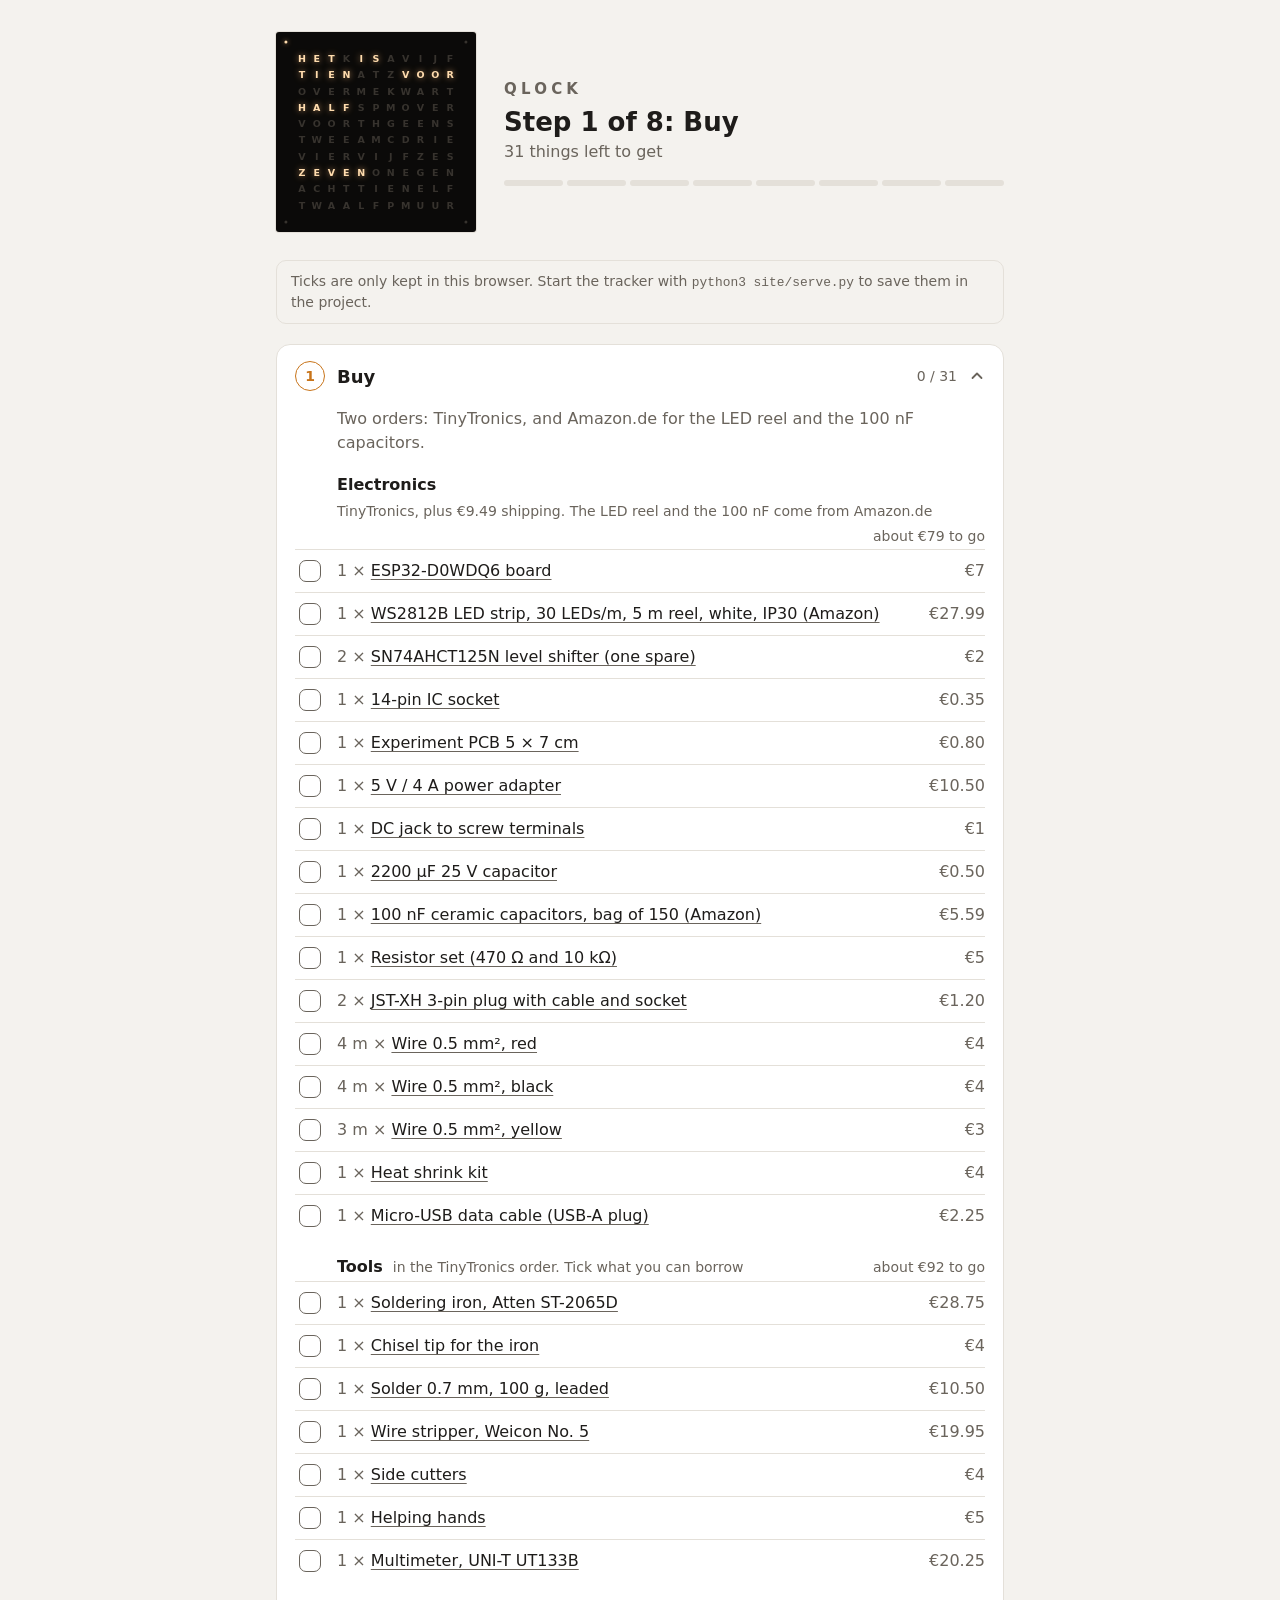
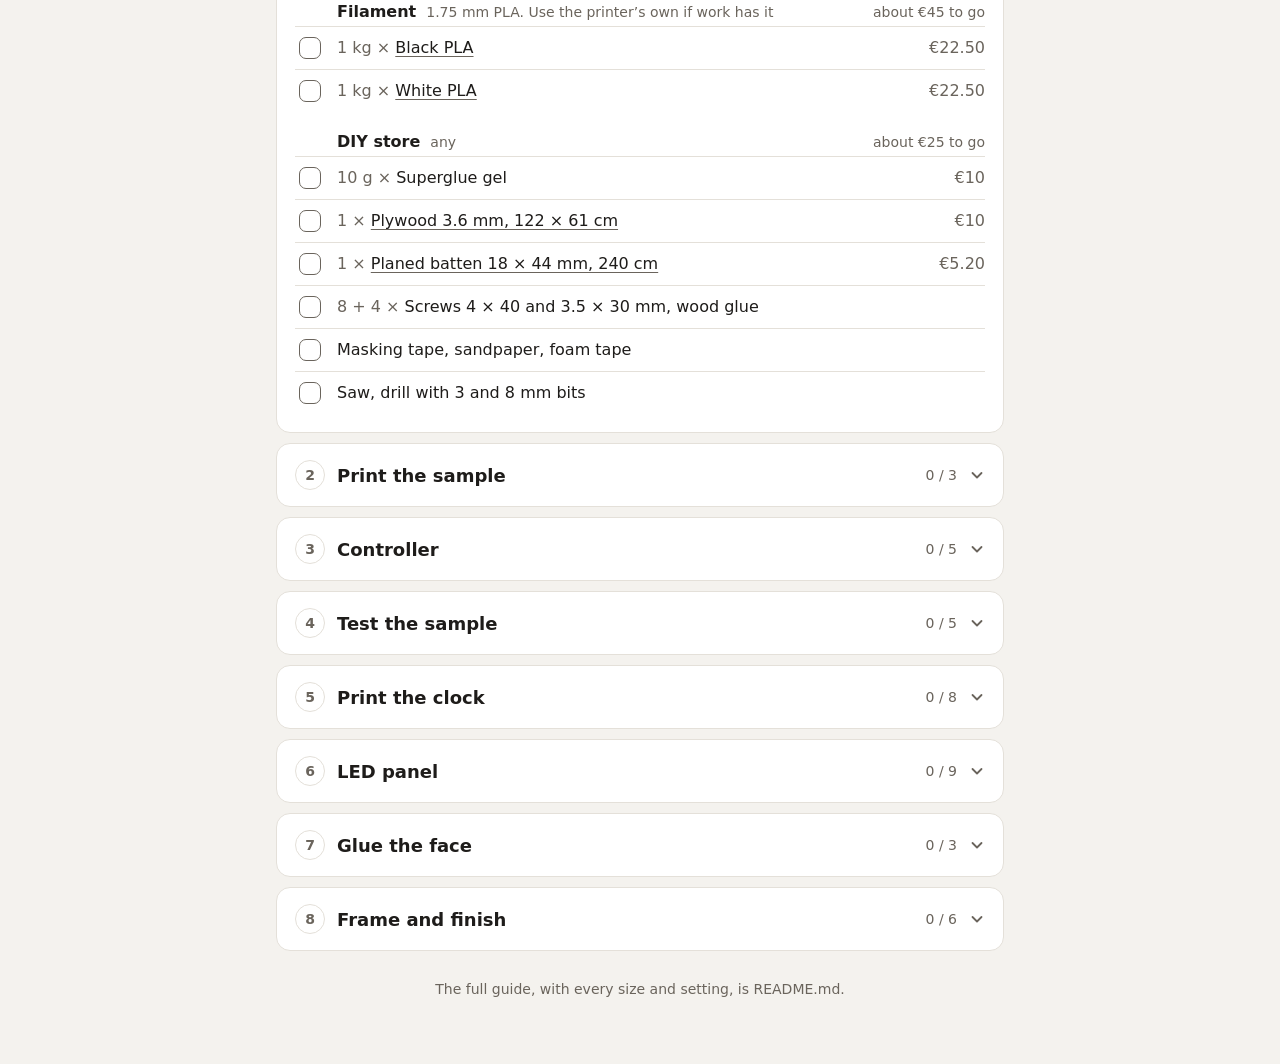
==== commit f62010ab: "Match the guide to the parts that were ordered The ESP32 is now the ESP32-D0WDQ6 board (pins 5.0V, G" ====
--- a/site/index.html
+++ b/site/index.html
@@ -177,9 +177,9 @@
 
     <rect class="box" x="250" y="160" width="112" height="116" rx="6"/>
     <text x="264" y="184">ESP32</text>
-    <text class="s" x="356" y="218" text-anchor="end">VIN</text>
+    <text class="s" x="356" y="218" text-anchor="end">5.0V</text>
     <text class="s" x="356" y="240" text-anchor="end">GND</text>
-    <text class="s" x="356" y="262" text-anchor="end">16</text>
+    <text class="s" x="356" y="262" text-anchor="end">GP16</text>
     <rect x="372" y="204" width="16" height="66" rx="3" fill="var(--muted)"/>
     <text class="s" x="380" y="290" text-anchor="middle">plug</text>
     <path class="w v5" d="M362 214 H372 M388 214 H410 V96"/>
